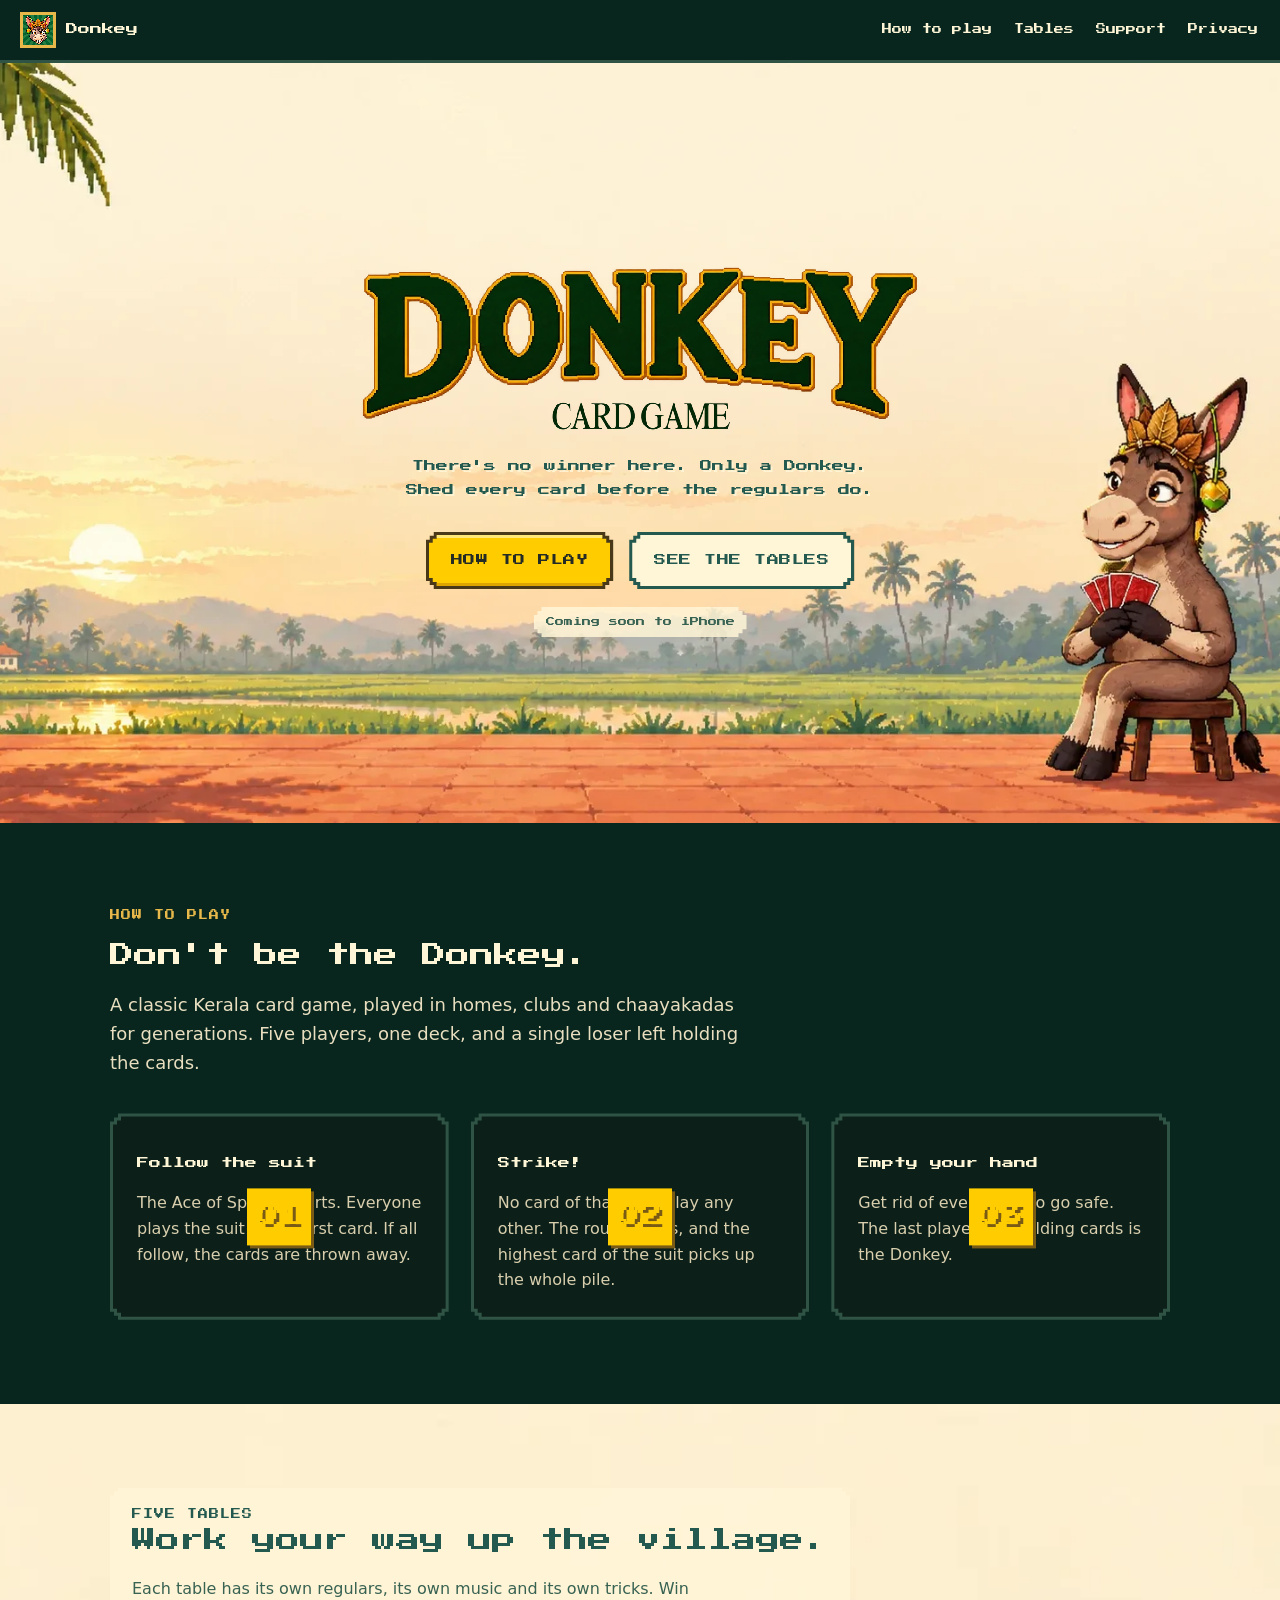
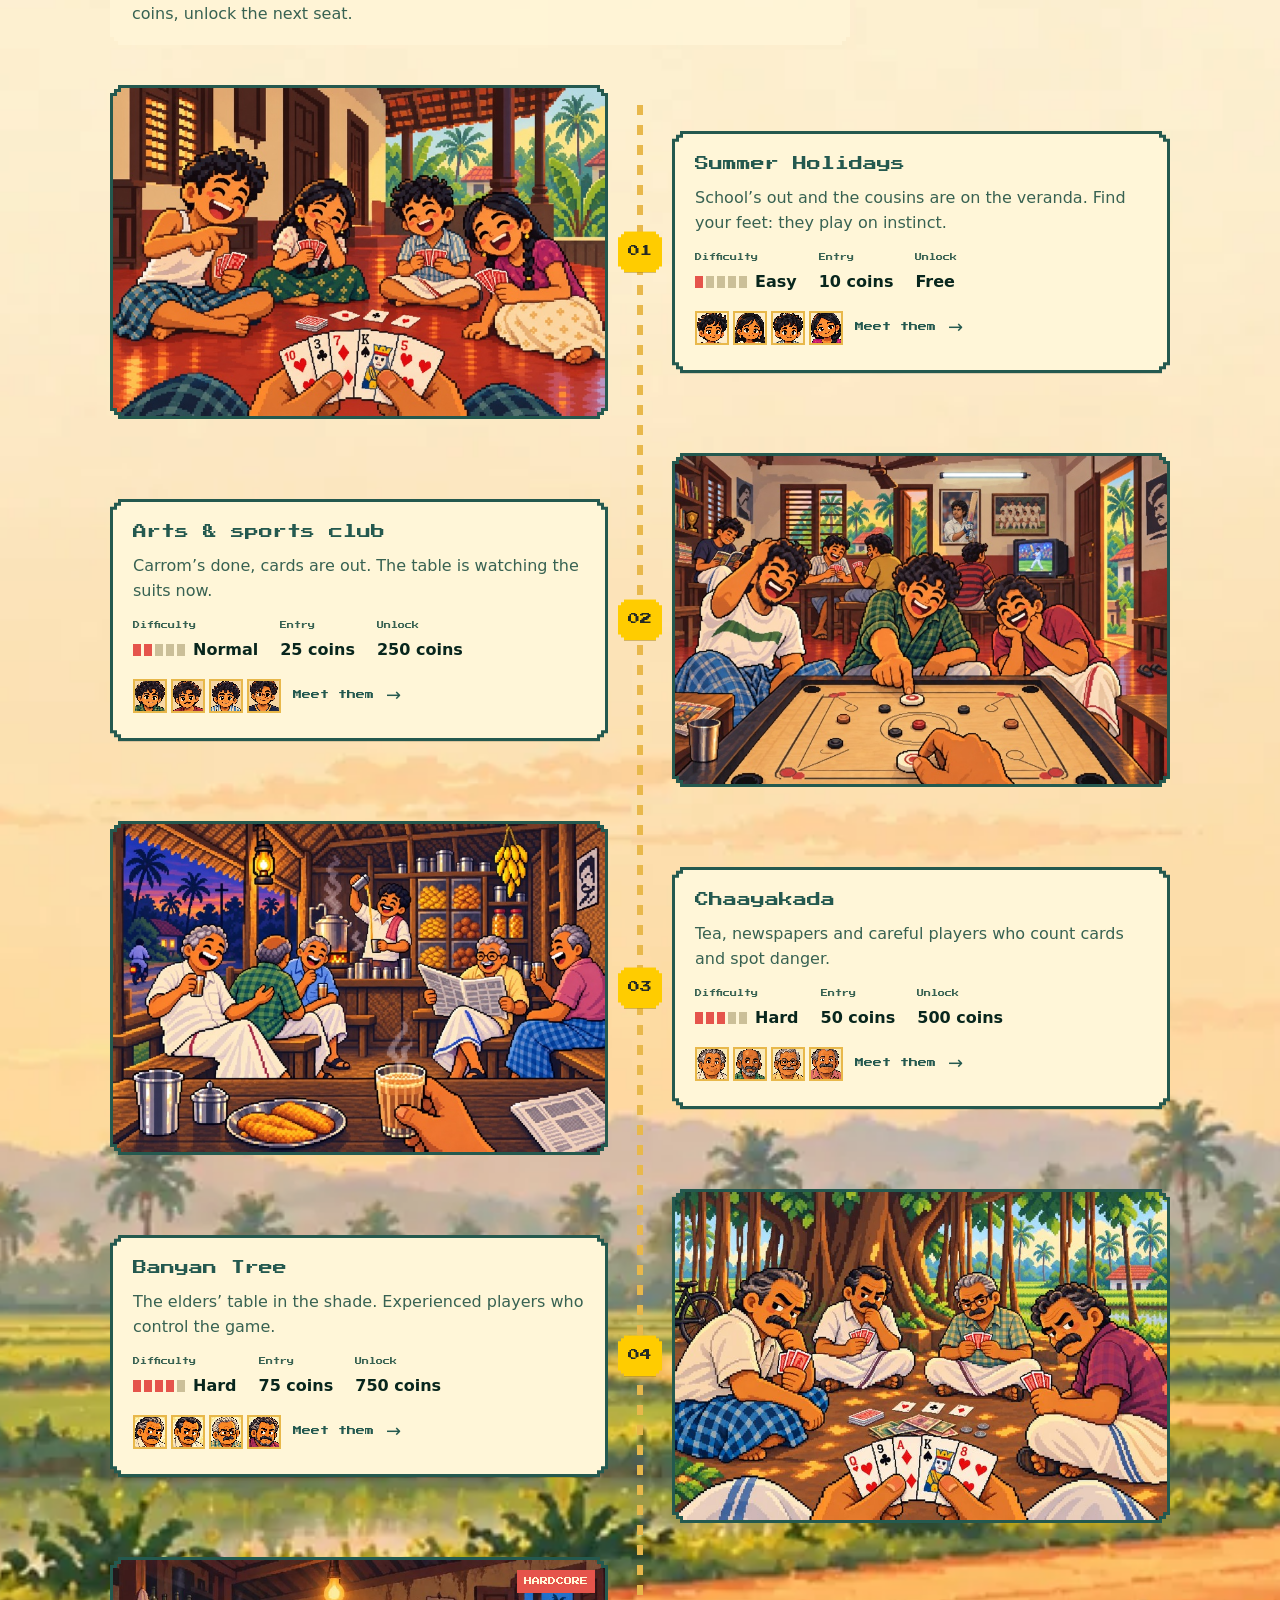
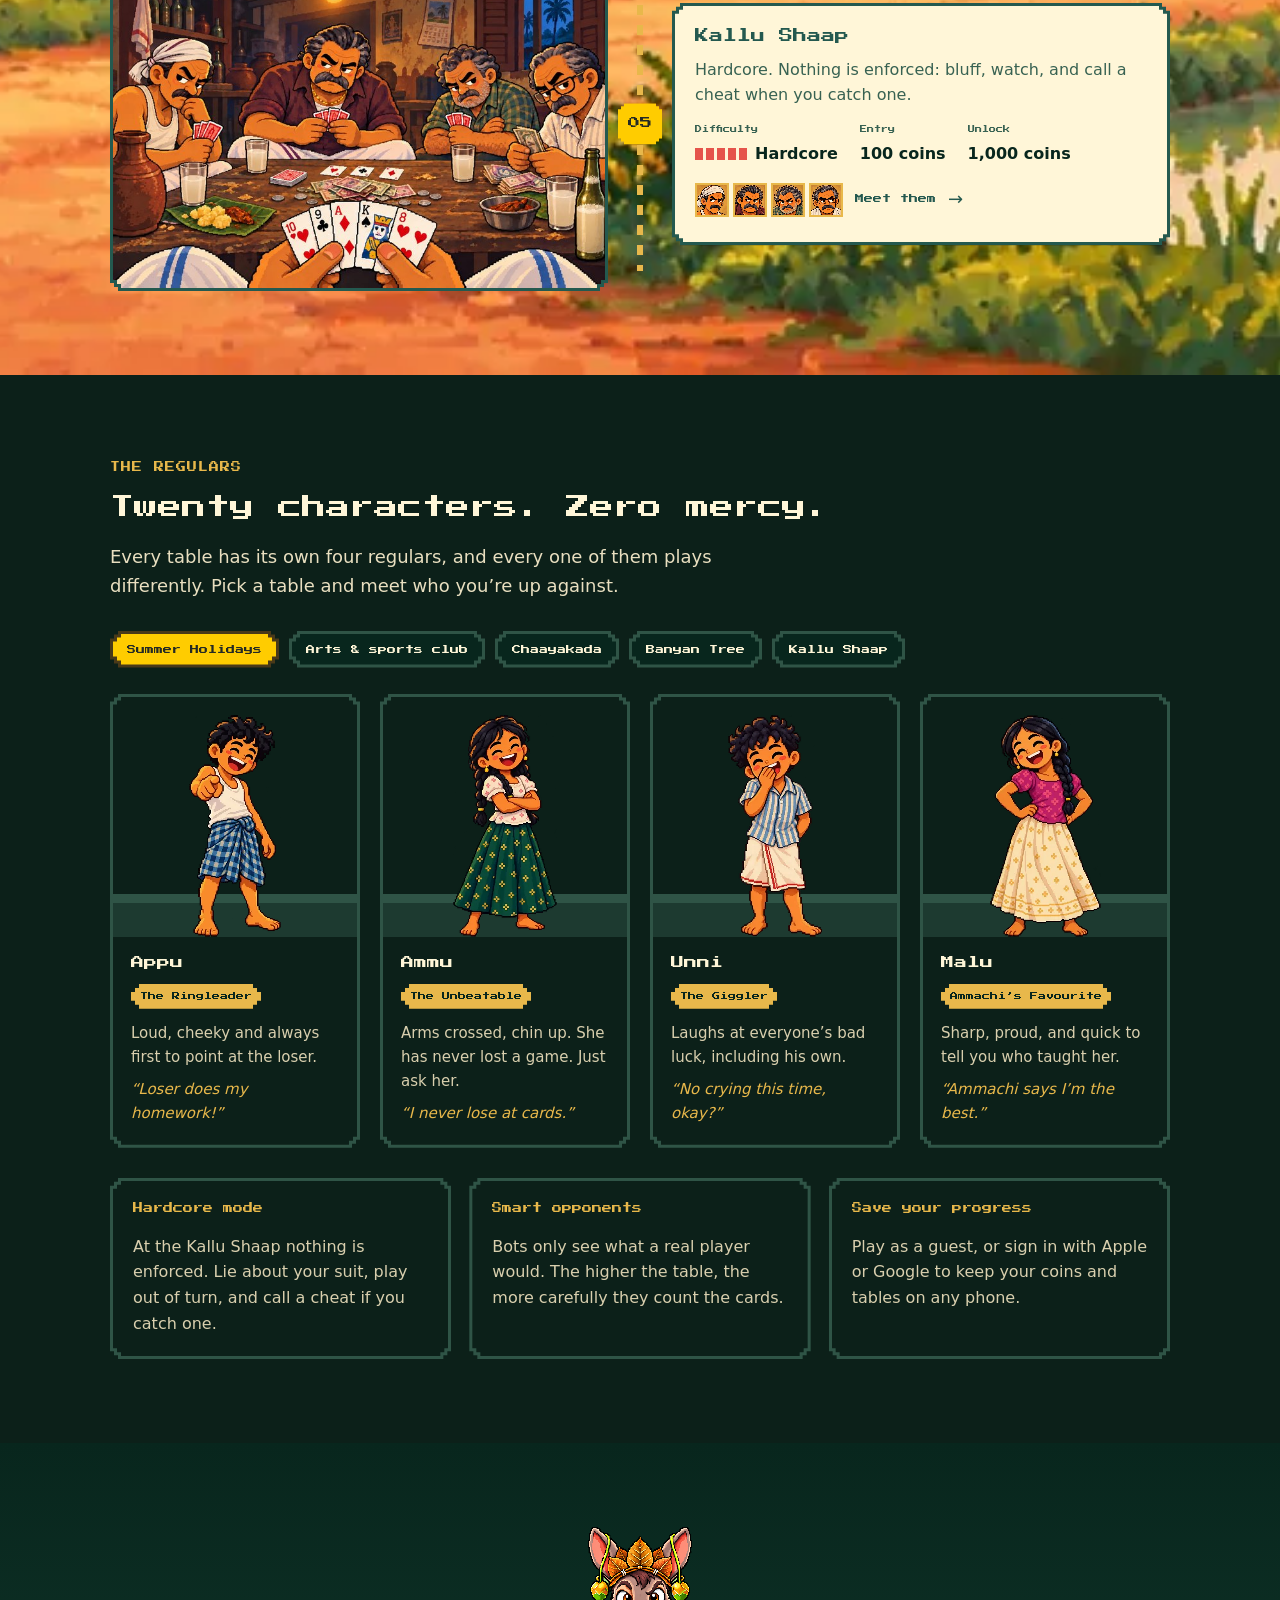
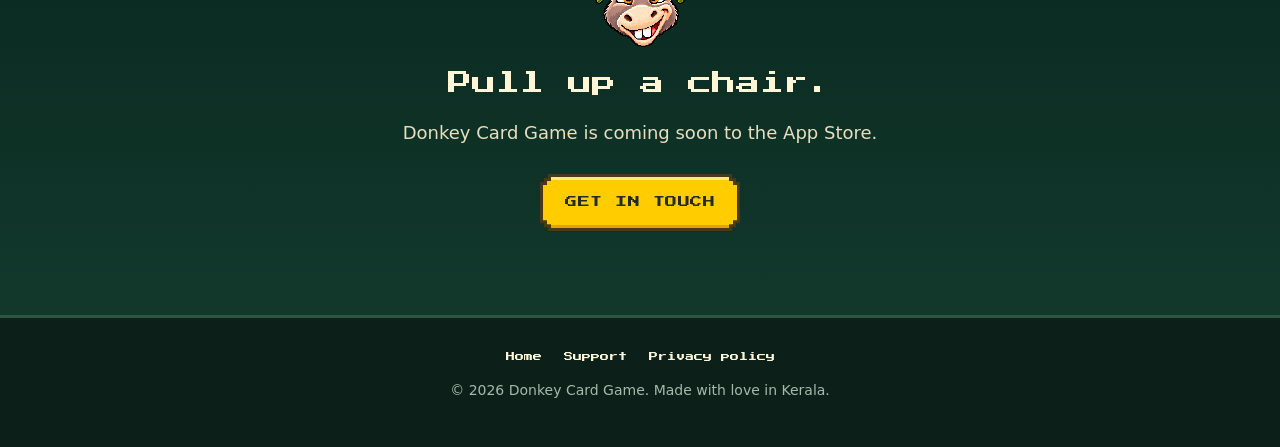
==== index.html @ 1d43abb1 "Claude: Website five tables as a journey path with difficulty, entry and unlock Co-Authored-By: Clau" ====
<!doctype html>
<html lang="en">
<head>
  <meta charset="utf-8">
  <meta name="viewport" content="width=device-width, initial-scale=1">
  <title>Donkey Card Game</title>
  <meta name="description" content="Donkey Card Game: the Kerala card game where there's no winner, only a Donkey. Shed your cards before the regulars do. Coming soon to iPhone.">
  <meta property="og:title" content="Donkey Card Game">
  <meta property="og:description" content="There's no winner. Only a Donkey. A pixel-art card game from Kerala.">
  <meta property="og:image" content="assets/icon.png">
  <meta name="theme-color" content="#08261d">
  <link rel="icon" href="assets/favicon.png">
  <link rel="apple-touch-icon" href="assets/icon.png">
  <link rel="stylesheet" href="style.css">
</head>
<body>
  <header class="topbar">
    <a class="brand" href="./"><img class="crisp" src="assets/icon.png" alt=""><span>Donkey</span></a>
    <nav class="nav" aria-label="Main">
      <a href="#how">How to play</a>
      <a href="#tables">Tables</a>
      <a href="support.html">Support</a>
      <a href="privacy.html">Privacy</a>
    </nav>
  </header>

  <main>
    <section class="hero">
      <div class="hero-inner">
        <h1 style="margin:0"><img class="title crisp" src="assets/title.webp" alt="Donkey Card Game"></h1>
        <p class="tagline">There's no winner here. Only a Donkey.<br>Shed every card before the regulars do.</p>
        <div class="ctas">
          <a class="btn primary step drop" href="#how"><span class="face step">How to play</span></a>
          <a class="btn secondary step drop" href="#tables"><span class="face step">See the tables</span></a>
        </div>
        <div><span class="soon step">Coming soon to iPhone</span></div>
      </div>
    </section>

    <section id="how">
      <div class="wrap">
        <p class="kicker">HOW TO PLAY</p>
        <h2>Don't be the Donkey.</h2>
        <p class="lead">A classic Kerala card game, played in homes, clubs and chaayakadas for generations. Five players, one deck, and a single loser left holding the cards.</p>
        <div class="steps">
          <div class="frame dark step drop"><div class="in step">
            <span class="num">01</span>
            <h3 style="color:var(--cream)">Follow the suit</h3>
            <p style="color:#d9cfae">The Ace of Spades starts. Everyone plays the suit of the first card. If all follow, the cards are thrown away.</p>
          </div></div>
          <div class="frame dark step drop"><div class="in step">
            <span class="num">02</span>
            <h3 style="color:var(--cream)">Strike!</h3>
            <p style="color:#d9cfae">No card of that suit? Play any other. The round stops, and the highest card of the suit picks up the whole pile.</p>
          </div></div>
          <div class="frame dark step drop"><div class="in step">
            <span class="num">03</span>
            <h3 style="color:var(--cream)">Empty your hand</h3>
            <p style="color:#d9cfae">Get rid of every card to go safe. The last player still holding cards is the Donkey.</p>
          </div></div>
        </div>
      </div>
    </section>

    <section id="tables" class="tables">
      <div class="wrap">
        <div class="heading step">
          <p class="kicker">FIVE TABLES</p>
          <h2>Work your way up the village.</h2>
          <p>Each table has its own regulars, its own music and its own tricks. Win coins, unlock the next seat.</p>
        </div>
        <ol class="path">
          <li class="stop">
            <span class="num step">01</span>
            <div class="frame step drop shot"><div class="in step"><img src="assets/covers/summer-holidays.jpg" alt="Kids playing cards on a Kerala veranda during summer holidays" loading="lazy"></div></div>
            <div class="frame step drop about"><div class="in step">
              <h3>Summer Holidays</h3>
              <p>School’s out and the cousins are on the veranda. Find your feet: they play on instinct.</p>
              <dl class="stats">
                <div><dt>Difficulty</dt><dd><span class="pips" aria-hidden="true"><i class="on"></i><i class=""></i><i class=""></i><i class=""></i><i class=""></i></span>Easy</dd></div>
                <div><dt>Entry</dt><dd>10 coins</dd></div>
                <div><dt>Unlock</dt><dd>Free</dd></div>
              </dl>
              <a class="meet" href="#regulars" data-tab="0"><span class="cast"><img class="crisp" src="assets/faces/appu.webp" alt="Appu"><img class="crisp" src="assets/faces/ammu.webp" alt="Ammu"><img class="crisp" src="assets/faces/unni.webp" alt="Unni"><img class="crisp" src="assets/faces/malu.webp" alt="Malu"></span>Meet them</a>
            </div></div>
          </li>
          <li class="stop flip">
            <span class="num step">02</span>
            <div class="frame step drop shot"><div class="in step"><img src="assets/covers/arts-sports-club.jpg" alt="Friends at an arts and sports club" loading="lazy"></div></div>
            <div class="frame step drop about"><div class="in step">
              <h3>Arts &amp; sports club</h3>
              <p>Carrom’s done, cards are out. The table is watching the suits now.</p>
              <dl class="stats">
                <div><dt>Difficulty</dt><dd><span class="pips" aria-hidden="true"><i class="on"></i><i class="on"></i><i class=""></i><i class=""></i><i class=""></i></span>Normal</dd></div>
                <div><dt>Entry</dt><dd>25 coins</dd></div>
                <div><dt>Unlock</dt><dd>250 coins</dd></div>
              </dl>
              <a class="meet" href="#regulars" data-tab="1"><span class="cast"><img class="crisp" src="assets/faces/shyam.webp" alt="Shyam"><img class="crisp" src="assets/faces/faisal.webp" alt="Faisal"><img class="crisp" src="assets/faces/tomy.webp" alt="Tomy"><img class="crisp" src="assets/faces/prasad.webp" alt="Prasad"></span>Meet them</a>
            </div></div>
          </li>
          <li class="stop">
            <span class="num step">03</span>
            <div class="frame step drop shot"><div class="in step"><img src="assets/covers/chaayakada.jpg" alt="Old friends over tea at a chaayakada" loading="lazy"></div></div>
            <div class="frame step drop about"><div class="in step">
              <h3>Chaayakada</h3>
              <p>Tea, newspapers and careful players who count cards and spot danger.</p>
              <dl class="stats">
                <div><dt>Difficulty</dt><dd><span class="pips" aria-hidden="true"><i class="on"></i><i class="on"></i><i class="on"></i><i class=""></i><i class=""></i></span>Hard</dd></div>
                <div><dt>Entry</dt><dd>50 coins</dd></div>
                <div><dt>Unlock</dt><dd>500 coins</dd></div>
              </dl>
              <a class="meet" href="#regulars" data-tab="2"><span class="cast"><img class="crisp" src="assets/faces/gopalan.webp" alt="Gopalan"><img class="crisp" src="assets/faces/ummer.webp" alt="Ummer"><img class="crisp" src="assets/faces/jose.webp" alt="Jose"><img class="crisp" src="assets/faces/chandran.webp" alt="Chandran"></span>Meet them</a>
            </div></div>
          </li>
          <li class="stop flip">
            <span class="num step">04</span>
            <div class="frame step drop shot"><div class="in step"><img src="assets/covers/banyan-tree.jpg" alt="Elders playing cards under a banyan tree" loading="lazy"></div></div>
            <div class="frame step drop about"><div class="in step">
              <h3>Banyan Tree</h3>
              <p>The elders’ table in the shade. Experienced players who control the game.</p>
              <dl class="stats">
                <div><dt>Difficulty</dt><dd><span class="pips" aria-hidden="true"><i class="on"></i><i class="on"></i><i class="on"></i><i class="on"></i><i class=""></i></span>Hard</dd></div>
                <div><dt>Entry</dt><dd>75 coins</dd></div>
                <div><dt>Unlock</dt><dd>750 coins</dd></div>
              </dl>
              <a class="meet" href="#regulars" data-tab="3"><span class="cast"><img class="crisp" src="assets/faces/velu.webp" alt="Velu"><img class="crisp" src="assets/faces/mathai.webp" alt="Mathai"><img class="crisp" src="assets/faces/raghavan.webp" alt="Raghavan"><img class="crisp" src="assets/faces/sulaiman.webp" alt="Sulaiman"></span>Meet them</a>
            </div></div>
          </li>
          <li class="stop">
            <span class="num step">05</span>
            <div class="frame step drop shot"><div class="in step"><img src="assets/covers/kallu-shaap.jpg" alt="Card players in a toddy shop" loading="lazy"><span class="level hard">HARDCORE</span></div></div>
            <div class="frame step drop about"><div class="in step">
              <h3>Kallu Shaap</h3>
              <p>Hardcore. Nothing is enforced: bluff, watch, and call a cheat when you catch one.</p>
              <dl class="stats">
                <div><dt>Difficulty</dt><dd><span class="pips" aria-hidden="true"><i class="on"></i><i class="on"></i><i class="on"></i><i class="on"></i><i class="on"></i></span>Hardcore</dd></div>
                <div><dt>Entry</dt><dd>100 coins</dd></div>
                <div><dt>Unlock</dt><dd>1,000 coins</dd></div>
              </dl>
              <a class="meet" href="#regulars" data-tab="4"><span class="cast"><img class="crisp" src="assets/faces/shaji.webp" alt="Shaji"><img class="crisp" src="assets/faces/vasu.webp" alt="Vasu"><img class="crisp" src="assets/faces/pappan.webp" alt="Pappan"><img class="crisp" src="assets/faces/kuttan.webp" alt="Kuttan"></span>Meet them</a>
            </div></div>
          </li>
        </ol>
      </div>
    </section>

    <section class="regulars" id="regulars">
      <div class="wrap">
        <p class="kicker">THE REGULARS</p>
        <h2>Twenty characters. Zero mercy.</h2>
        <p class="lead">Every table has its own four regulars, and every one of them plays differently. Pick a table and meet who you’re up against.</p>
        <div class="tabs" role="tablist" aria-label="Tables"><button class="tab step" role="tab" id="tab-0" aria-controls="panel-0" aria-selected="true"><span class="step">Summer Holidays</span></button><button class="tab step" role="tab" id="tab-1" aria-controls="panel-1" aria-selected="false"><span class="step">Arts &amp; sports club</span></button><button class="tab step" role="tab" id="tab-2" aria-controls="panel-2" aria-selected="false"><span class="step">Chaayakada</span></button><button class="tab step" role="tab" id="tab-3" aria-controls="panel-3" aria-selected="false"><span class="step">Banyan Tree</span></button><button class="tab step" role="tab" id="tab-4" aria-controls="panel-4" aria-selected="false"><span class="step">Kallu Shaap</span></button></div>
        <div class="panel" role="tabpanel" id="panel-0" aria-labelledby="tab-0"><article class="who frame dark step drop"><div class="in step">
            <div class="stage"><img class="crisp" src="assets/figures/appu.webp" alt="Appu" loading="lazy"></div>
            <div class="info"><h3>Appu</h3><span class="trait step">The Ringleader</span><p>Loud, cheeky and always first to point at the loser.</p><p class="quote">“Loser does my homework!”</p></div>
          </div></article><article class="who frame dark step drop"><div class="in step">
            <div class="stage"><img class="crisp" src="assets/figures/ammu.webp" alt="Ammu" loading="lazy"></div>
            <div class="info"><h3>Ammu</h3><span class="trait step">The Unbeatable</span><p>Arms crossed, chin up. She has never lost a game. Just ask her.</p><p class="quote">“I never lose at cards.”</p></div>
          </div></article><article class="who frame dark step drop"><div class="in step">
            <div class="stage"><img class="crisp" src="assets/figures/unni.webp" alt="Unni" loading="lazy"></div>
            <div class="info"><h3>Unni</h3><span class="trait step">The Giggler</span><p>Laughs at everyone’s bad luck, including his own.</p><p class="quote">“No crying this time, okay?”</p></div>
          </div></article><article class="who frame dark step drop"><div class="in step">
            <div class="stage"><img class="crisp" src="assets/figures/malu.webp" alt="Malu" loading="lazy"></div>
            <div class="info"><h3>Malu</h3><span class="trait step">Ammachi’s Favourite</span><p>Sharp, proud, and quick to tell you who taught her.</p><p class="quote">“Ammachi says I’m the best.”</p></div>
          </div></article></div>
        <div class="panel" role="tabpanel" id="panel-1" aria-labelledby="tab-1" hidden><article class="who frame dark step drop"><div class="in step">
            <div class="stage"><img class="crisp" src="assets/figures/shyam.webp" alt="Shyam" loading="lazy"></div>
            <div class="info"><h3>Shyam</h3><span class="trait step">The Carrom Champ</span><p>Fresh off a carrom win and still warmed up.</p><p class="quote">“Carrom’s done. Cards now.”</p></div>
          </div></article><article class="who frame dark step drop"><div class="in step">
            <div class="stage"><img class="crisp" src="assets/figures/faisal.webp" alt="Faisal" loading="lazy"></div>
            <div class="info"><h3>Faisal</h3><span class="trait step">The Club Secretary</span><p>Keeps the club rules, and the tea money.</p><p class="quote">“Club rule: loser buys tea.”</p></div>
          </div></article><article class="who frame dark step drop"><div class="in step">
            <div class="stage"><img class="crisp" src="assets/figures/tomy.webp" alt="Tomy" loading="lazy"></div>
            <div class="info"><h3>Tomy</h3><span class="trait step">The Practiser</span><p>Spent all week shuffling, and wants you to know it.</p><p class="quote">“I’ve been practising, machane.”</p></div>
          </div></article><article class="who frame dark step drop"><div class="in step">
            <div class="stage"><img class="crisp" src="assets/figures/prasad.webp" alt="Prasad" loading="lazy"></div>
            <div class="info"><h3>Prasad</h3><span class="trait step">The Senior</span><p>Glasses on, eyebrow up, no patience for new boys.</p><p class="quote">“Try not to cry, new boy.”</p></div>
          </div></article></div>
        <div class="panel" role="tabpanel" id="panel-2" aria-labelledby="tab-2" hidden><article class="who frame dark step drop"><div class="in step">
            <div class="stage"><img class="crisp" src="assets/figures/gopalan.webp" alt="Gopalan" loading="lazy"></div>
            <div class="info"><h3>Gopalan</h3><span class="trait step">The Chai Lover</span><p>Never deals before his next glass of tea.</p><p class="quote">“One more chai, then we deal.”</p></div>
          </div></article><article class="who frame dark step drop"><div class="in step">
            <div class="stage"><img class="crisp" src="assets/figures/ummer.webp" alt="Ummer" loading="lazy"></div>
            <div class="info"><h3>Ummer</h3><span class="trait step">The Veteran</span><p>Forty years at this table. He has seen every trick.</p><p class="quote">“Forty years I’ve played here.”</p></div>
          </div></article><article class="who frame dark step drop"><div class="in step">
            <div class="stage"><img class="crisp" src="assets/figures/jose.webp" alt="Jose" loading="lazy"></div>
            <div class="info"><h3>Jose</h3><span class="trait step">The Newspaper Man</span><p>Reads every page, but the game always comes first.</p><p class="quote">“Paper can wait. Deal!”</p></div>
          </div></article><article class="who frame dark step drop"><div class="in step">
            <div class="stage"><img class="crisp" src="assets/figures/chandran.webp" alt="Chandran" loading="lazy"></div>
            <div class="info"><h3>Chandran</h3><span class="trait step">The Warner</span><p>Raises a finger and watches your spades.</p><p class="quote">“Watch your spades, mone.”</p></div>
          </div></article></div>
        <div class="panel" role="tabpanel" id="panel-3" aria-labelledby="tab-3" hidden><article class="who frame dark step drop"><div class="in step">
            <div class="stage"><img class="crisp" src="assets/figures/velu.webp" alt="Velu" loading="lazy"></div>
            <div class="info"><h3>Velu</h3><span class="trait step">The King of the Tree</span><p>Hands on hips. The shade, and the table, are his.</p><p class="quote">“Under this tree, I’m the king.”</p></div>
          </div></article><article class="who frame dark step drop"><div class="in step">
            <div class="stage"><img class="crisp" src="assets/figures/mathai.webp" alt="Mathai" loading="lazy"></div>
            <div class="info"><h3>Mathai</h3><span class="trait step">The Host</span><p>Calm and welcoming, right up until he strikes.</p><p class="quote">“Sit. The shade is free.”</p></div>
          </div></article><article class="who frame dark step drop"><div class="in step">
            <div class="stage"><img class="crisp" src="assets/figures/raghavan.webp" alt="Raghavan" loading="lazy"></div>
            <div class="info"><h3>Raghavan</h3><span class="trait step">The Card Counter</span><p>Remembers every card that has been played.</p><p class="quote">“I count every card, you know.”</p></div>
          </div></article><article class="who frame dark step drop"><div class="in step">
            <div class="stage"><img class="crisp" src="assets/figures/sulaiman.webp" alt="Sulaiman" loading="lazy"></div>
            <div class="info"><h3>Sulaiman</h3><span class="trait step">The Patient One</span><p>Folds his hands, waits, and wins.</p><p class="quote">“Patience wins. Always.”</p></div>
          </div></article></div>
        <div class="panel" role="tabpanel" id="panel-4" aria-labelledby="tab-4" hidden><article class="who frame dark step drop"><div class="in step">
            <div class="stage"><img class="crisp" src="assets/figures/shaji.webp" alt="Shaji" loading="lazy"></div>
            <div class="info"><h3>Shaji</h3><span class="trait step">The Daredevil</span><p>Squares up and dares you to cheat.</p><p class="quote">“Cheat if you dare.”</p></div>
          </div></article><article class="who frame dark step drop"><div class="in step">
            <div class="stage"><img class="crisp" src="assets/figures/vasu.webp" alt="Vasu" loading="lazy"></div>
            <div class="info"><h3>Vasu</h3><span class="trait step">The Life of the Shop</span><p>Always calling for another round of kallu.</p><p class="quote">“Another round of kallu!”</p></div>
          </div></article><article class="who frame dark step drop"><div class="in step">
            <div class="stage"><img class="crisp" src="assets/figures/pappan.webp" alt="Pappan" loading="lazy"></div>
            <div class="info"><h3>Pappan</h3><span class="trait step">The Watcher</span><p>Nothing at this table gets past his eyes.</p><p class="quote">“I see everything, mone.”</p></div>
          </div></article><article class="who frame dark step drop"><div class="in step">
            <div class="stage"><img class="crisp" src="assets/figures/kuttan.webp" alt="Kuttan" loading="lazy"></div>
            <div class="info"><h3>Kuttan</h3><span class="trait step">The Banker</span><p>Counts the notes and makes sure the loser pays.</p><p class="quote">“Loser pays the bill.”</p></div>
          </div></article></div>
        
        <div class="features">
          <div class="frame dark step"><div class="in step"><h3>Hardcore mode</h3><p>At the Kallu Shaap nothing is enforced. Lie about your suit, play out of turn, and call a cheat if you catch one.</p></div></div>
          <div class="frame dark step"><div class="in step"><h3>Smart opponents</h3><p>Bots only see what a real player would. The higher the table, the more carefully they count the cards.</p></div></div>
          <div class="frame dark step"><div class="in step"><h3>Save your progress</h3><p>Play as a guest, or sign in with Apple or Google to keep your coins and tables on any phone.</p></div></div>
        </div>
      </div>
    </section>

    <section class="closer">
      <div class="wrap">
        <img class="face crisp" src="assets/donkey-face.png" alt="">
        <h2>Pull up a chair.</h2>
        <p class="lead" style="margin:0 auto 26px">Donkey Card Game is coming soon to the App Store.</p>
        <a class="btn primary step drop" href="support.html"><span class="face step">Get in touch</span></a>
      </div>
    </section>
  </main>

  <footer>
    <div class="links"><a href="./">Home</a><a href="support.html">Support</a><a href="privacy.html">Privacy policy</a></div>
    <p>© 2026 Donkey Card Game. Made with love in Kerala.</p>
  </footer>
  <script>
    // Table tabs for the regulars: show one table's four at a time.
    const tabs = [...document.querySelectorAll('.tab')];
    tabs.forEach((tab, i) => tab.addEventListener('click', () => {
      tabs.forEach((t, j) => {
        t.setAttribute('aria-selected', String(i === j));
        document.getElementById('panel-' + j).hidden = i !== j;
      });
    }));
    // "Meet them" on a table opens that table's tab in the regulars.
    document.querySelectorAll('.meet').forEach(a => a.addEventListener('click', () => tabs[a.dataset.tab].click()));
  </script>
</body>
</html>
---- style.css ----
/* Donkey Card Game: one stylesheet for every page, in the game's own pixel
   look: stepped corners, hard borders and hard drop shadows, never blur. */

@font-face {
  font-family: 'Press Start 2P';
  src: url('assets/PressStart2P-Regular.ttf') format('truetype');
  font-display: swap;
}

:root {
  --cream: #fff6d8;
  --cream-2: #f3e6bf;
  --ink: #24594f;
  --ink-2: #386252;
  --deep: #08261d;
  --deep-2: #0c2019;
  --gold: #e8b84b;
  --yellow: #ffcc00;
  --yellow-edge: #493919;
  --yellow-drop: #795b16;
  --red: #e5544b;
  --pixel: 'Press Start 2P', ui-monospace, monospace;
  --body: ui-rounded, 'SF Pro Rounded', system-ui, -apple-system, 'Segoe UI', Roboto, sans-serif;
  /* Stepped corner size for clip-path frames. */
  --s: 4px;
}

* { box-sizing: border-box; }
html { scroll-behavior: smooth; }
body {
  margin: 0;
  background: var(--deep);
  color: var(--cream);
  font-family: var(--body);
  line-height: 1.6;
  -webkit-font-smoothing: antialiased;
}
img { max-width: 100%; display: block; }
/* Pixel art scales up crisp, not blurred. */
.crisp { image-rendering: pixelated; image-rendering: crisp-edges; }
a { color: var(--gold); }

/* ---------- stepped pixel frame: outer = border colour, inner = fill ---------- */
.step {
  clip-path: polygon(
    calc(var(--s) * 2) 0, calc(100% - var(--s) * 2) 0,
    calc(100% - var(--s) * 2) var(--s), calc(100% - var(--s)) var(--s),
    calc(100% - var(--s)) calc(var(--s) * 2), 100% calc(var(--s) * 2),
    100% calc(100% - var(--s) * 2), calc(100% - var(--s)) calc(100% - var(--s) * 2),
    calc(100% - var(--s)) calc(100% - var(--s)), calc(100% - var(--s) * 2) calc(100% - var(--s)),
    calc(100% - var(--s) * 2) 100%, calc(var(--s) * 2) 100%,
    calc(var(--s) * 2) calc(100% - var(--s)), var(--s) calc(100% - var(--s)),
    var(--s) calc(100% - var(--s) * 2), 0 calc(100% - var(--s) * 2),
    0 calc(var(--s) * 2), var(--s) calc(var(--s) * 2),
    var(--s) var(--s), calc(var(--s) * 2) var(--s)
  );
}
/* A hard drop shadow that follows the stepped outline. */
.drop { filter: drop-shadow(5px 5px 0 rgba(3, 16, 11, .55)); }

.frame { background: var(--ink); padding: 3px; }
.frame > .in { background: var(--cream); color: var(--deep); }
.frame.dark { background: #2f5446; }
.frame.dark > .in { background: var(--deep-2); color: var(--cream); }
.frame.gold { background: var(--gold); }

/* ---------- buttons ---------- */
.btn {
  display: inline-block;
  font-family: var(--pixel);
  font-size: 12px;
  letter-spacing: .5px;
  text-decoration: none;
  text-transform: uppercase;
  transition: transform .06s;
}
.btn:active { transform: translate(3px, 3px); }
.btn .face { display: block; padding: 16px 22px; }
.btn.primary { background: var(--yellow-edge); padding: 3px; }
.btn.primary .face {
  background: var(--yellow);
  color: #242a24;
  box-shadow: inset 0 3px 0 #ffe878, inset 0 -3px 0 #dea400;
}
.btn.secondary { background: var(--ink); padding: 3px; }
.btn.secondary .face { background: var(--cream); color: var(--ink); }

/* ---------- top bar ---------- */
.topbar {
  position: sticky; top: 0; z-index: 10;
  display: flex; align-items: center; justify-content: space-between;
  gap: 16px; padding: 12px 20px;
  background: var(--deep);
  border-bottom: 3px solid #2f5446;
}
.brand { display: flex; align-items: center; gap: 10px; text-decoration: none; color: var(--cream); }
.brand img { width: 36px; height: 36px; border: 3px solid var(--gold); }
.brand span { font-family: var(--pixel); font-size: 12px; }
.nav { display: flex; gap: 18px; flex-wrap: wrap; }
.nav a {
  font-family: var(--pixel); font-size: 10px; color: var(--cream);
  text-decoration: none; padding: 6px 2px; border-bottom: 3px solid transparent;
}
.nav a:hover, .nav a[aria-current] { border-bottom-color: var(--gold); }

/* ---------- hero ---------- */
.hero {
  position: relative;
  min-height: min(92vh, 760px);
  display: grid; place-items: center;
  padding: 72px 20px 56px;
  /* Shifted right of centre so the donkey on his stool stays in view. */
  background: var(--cream) url('assets/welcome-background.webp') 78% bottom / cover no-repeat;
  overflow: hidden;
  text-align: center;
}
.hero-inner { position: relative; z-index: 1; max-width: 720px; }
.hero .title { width: min(560px, 86vw); margin: 0 auto; animation: float 2.8s ease-in-out infinite; }
.hero .tagline {
  font-family: var(--pixel);
  font-size: clamp(9px, 1.6vw, 12px);
  line-height: 2;
  color: var(--ink);
  margin: 22px auto 30px;
  max-width: 560px;
  text-shadow: 2px 2px 0 rgba(255, 246, 216, .8);
}
.hero .ctas { display: flex; gap: 16px; justify-content: center; flex-wrap: wrap; }
.soon {
  display: inline-block; margin-top: 18px;
  font-family: var(--pixel); font-size: 9px; color: var(--ink-2);
  background: rgba(255, 246, 216, .85); padding: 8px 12px;
}
@keyframes float { 50% { transform: translateY(-8px); } }

/* ---------- sections ---------- */
section { padding: 84px 20px; scroll-margin-top: 72px; }
.wrap { max-width: 1060px; margin: 0 auto; }
.kicker {
  font-family: var(--pixel); font-size: 10px; color: var(--gold);
  letter-spacing: 1px; margin: 0 0 14px;
}
h1, h2, h3 { font-family: var(--pixel); font-weight: normal; line-height: 1.5; margin: 0 0 18px; }
h2 { font-size: clamp(16px, 2.6vw, 24px); }
h3 { font-size: 12px; }
.lead { font-size: 18px; max-width: 640px; color: #e9dfc0; }

/* The game in three steps. */
.steps { display: grid; gap: 22px; grid-template-columns: repeat(auto-fit, minmax(240px, 1fr)); margin-top: 36px; }
.steps .in { padding: 24px; height: 100%; }
.steps .num {
  font-family: var(--pixel); font-size: 22px; color: var(--yellow);
  text-shadow: 3px 3px 0 var(--yellow-drop);
}
.steps p { margin: 8px 0 0; color: var(--ink-2); font-size: 16px; }
.steps h3 { color: var(--deep); margin-top: 14px; }

/* Five tables. */
.tables { background: var(--cream) url('assets/journey-background.webp') center / cover no-repeat; }
.tables .heading { background: rgba(255, 246, 216, .9); display: inline-block; padding: 18px 22px; }
.tables .heading h2, .tables .heading .kicker { color: var(--ink); }
.tables .heading p { margin: 0; color: var(--ink-2); max-width: 560px; }
/* A path of stops, alternating sides, joined by a dotted trail. */
.path { list-style: none; margin: 40px 0 0; padding: 0; position: relative; display: grid; gap: 34px; }
.path::before {
  content: ''; position: absolute; left: 50%; top: 20px; bottom: 20px; width: 6px; margin-left: -3px;
  background: repeating-linear-gradient(var(--gold) 0 10px, transparent 10px 20px);
}
.stop { position: relative; display: grid; grid-template-columns: 1fr 1fr; gap: 64px; align-items: center; }
.stop.flip .shot { order: 2; }
.num {
  position: absolute; left: 50%; top: 50%; transform: translate(-50%, -50%); z-index: 1;
  --s: 3px; background: var(--yellow); color: #242a24; font-family: var(--pixel); font-size: 12px;
  padding: 11px 10px; filter: drop-shadow(3px 3px 0 var(--yellow-drop));
}
.shot .in { position: relative; overflow: hidden; aspect-ratio: 3 / 2; }
.shot img { width: 100%; height: 100%; object-fit: cover; display: block; }
.level {
  position: absolute; top: 10px; right: 10px;
  font-family: var(--pixel); font-size: 8px; color: var(--cream); padding: 5px 7px;
}
.hard { background: var(--red); }
.about .in { padding: 20px 20px 18px; }
.about h3 { font-size: 14px; color: var(--ink); margin-bottom: 10px; }
.about p { margin: 0 0 16px; color: var(--ink-2); }
.stats { display: flex; flex-wrap: wrap; gap: 8px 22px; margin: 0 0 16px; }
.stats dt { font-family: var(--pixel); font-size: 7px; color: var(--ink-2); margin-bottom: 6px; }
.stats dd { margin: 0; font-weight: 700; color: var(--deep); display: flex; align-items: center; gap: 8px; }
.pips { display: flex; gap: 3px; }
.pips i { width: 8px; height: 12px; background: #cbbf98; }
.pips i.on { background: var(--red); }
.meet {
  display: inline-flex; align-items: center; gap: 12px; text-decoration: none;
  font-family: var(--pixel); font-size: 9px; color: var(--ink); white-space: nowrap;
}
.meet::after { content: '\2192'; font-family: var(--body); font-size: 18px; }
.meet:hover { color: var(--deep); }
.cast { display: flex; gap: 4px; }
.cast img { width: 34px; height: 34px; border: 2px solid var(--gold); background: var(--cream); }
@media (max-width: 760px) {
  .path::before { left: 18px; }
  .stop { grid-template-columns: 1fr; gap: 14px; padding-left: 46px; }
  .stop.flip .shot { order: 0; }
  .num { left: 18px; top: 0; transform: translate(-50%, 0); }
  .about .in { padding: 16px 14px; }
  .about h3 { font-size: 12px; }
  .stats { gap: 8px 14px; }
  .stats dd { font-size: 14px; }
  .cast img { width: 30px; height: 30px; }
}

/* The regulars: a tab per table, a card per character. */
.regulars { background: var(--deep-2); }
.tabs { display: flex; flex-wrap: wrap; gap: 10px; margin: 30px 0 26px; }
.tab { border: 0; cursor: pointer; background: #2f5446; padding: 3px; font-family: var(--pixel); font-size: 9px; }
.tab span { display: block; padding: 11px 14px; background: var(--deep); color: var(--cream); }
.tab[aria-selected="true"] { background: var(--yellow-edge); }
.tab[aria-selected="true"] span { background: var(--yellow); color: #242a24; }
.tab:active { transform: translate(2px, 2px); }
.panel { display: grid; gap: 20px; grid-template-columns: repeat(auto-fit, minmax(210px, 1fr)); }
.panel[hidden] { display: none; }
.who .in { height: 100%; display: flex; flex-direction: column; }
/* The full figure, standing on a pixel floor. */
.who .stage {
  height: 240px; display: flex; align-items: flex-end; justify-content: center;
  padding: 18px 10px 0;
  background: linear-gradient(transparent 82%, #2f5446 82%, #2f5446 86%, #1d3a30 86%);
}
.who .stage img { max-height: 100%; width: auto; animation: bob 3s ease-in-out infinite; }
.who:nth-child(2) .stage img { animation-delay: -.75s; }
.who:nth-child(3) .stage img { animation-delay: -1.5s; }
.who:nth-child(4) .stage img { animation-delay: -2.25s; }
@keyframes bob { 50% { transform: translateY(-5px); } }
.who .info { padding: 16px 18px 20px; }
.who h3 { font-size: 13px; color: var(--cream); margin: 0 0 10px; }
.trait {
  display: inline-block; font-family: var(--pixel); font-size: 8px; line-height: 1.6;
  background: var(--gold); color: var(--deep); padding: 6px 9px; margin-bottom: 12px;
}
.who p { margin: 0 0 8px; color: #d9cfae; font-size: 15px; }
.who .quote { color: var(--gold); font-style: italic; margin: 0; }

/* Feature tiles. */
.features { display: grid; gap: 18px; grid-template-columns: repeat(auto-fit, minmax(220px, 1fr)); margin-top: 30px; }
.features .in { padding: 20px; height: 100%; }
.features h3 { color: var(--gold); font-size: 10px; }
.features p { margin: 0; color: #d9cfae; }

/* Closing call to action. */
.closer { text-align: center; background: linear-gradient(var(--deep), #12382c); }
.closer img.face { width: 120px; margin: 0 auto 18px; }

/* ---------- document pages (privacy, support) ---------- */
.doc { background: var(--cream); color: var(--deep); padding: 60px 20px 90px; }
.doc .paper { max-width: 780px; margin: 0 auto; }
.doc .paper > .in { padding: clamp(22px, 5vw, 48px); }
.doc h1 { font-size: clamp(16px, 3vw, 24px); color: var(--ink); }
.doc h2 { font-size: 13px; color: var(--ink); margin-top: 34px; }
.doc p, .doc li { font-size: 17px; color: #22413a; }
.doc .updated { font-family: var(--pixel); font-size: 9px; color: var(--ink-2); }
.doc .note { background: var(--cream-2); padding: 14px 16px; border-left: 4px solid var(--gold); }
.doc details { border-top: 3px dashed #d9c99a; padding: 14px 0; }
.doc summary { cursor: pointer; font-family: var(--pixel); font-size: 11px; color: var(--ink); line-height: 1.8; }
.doc details p { margin: 12px 0 0; }

/* ---------- footer ---------- */
footer {
  background: var(--deep-2); border-top: 3px solid #2f5446;
  padding: 32px 20px; text-align: center; color: #a7b8ad; font-size: 14px;
}
footer .links { display: flex; gap: 22px; justify-content: center; flex-wrap: wrap; margin-bottom: 12px; }
footer .links a { font-family: var(--pixel); font-size: 9px; color: var(--cream); text-decoration: none; }
footer .links a:hover { color: var(--gold); }

@media (max-width: 640px) {
  /* On a phone the bar scrolls away, and the menu fits on one line. */
  .topbar { position: static; flex-direction: column; gap: 6px; padding: 10px 12px; }
  .nav { gap: 12px; justify-content: center; }
  .nav a { font-size: 8px; }
  section { padding: 64px 16px; }
  .hero { padding: 48px 16px; }
}
@media (prefers-reduced-motion: reduce) {
  .hero .title, .who .stage img { animation: none; }
}
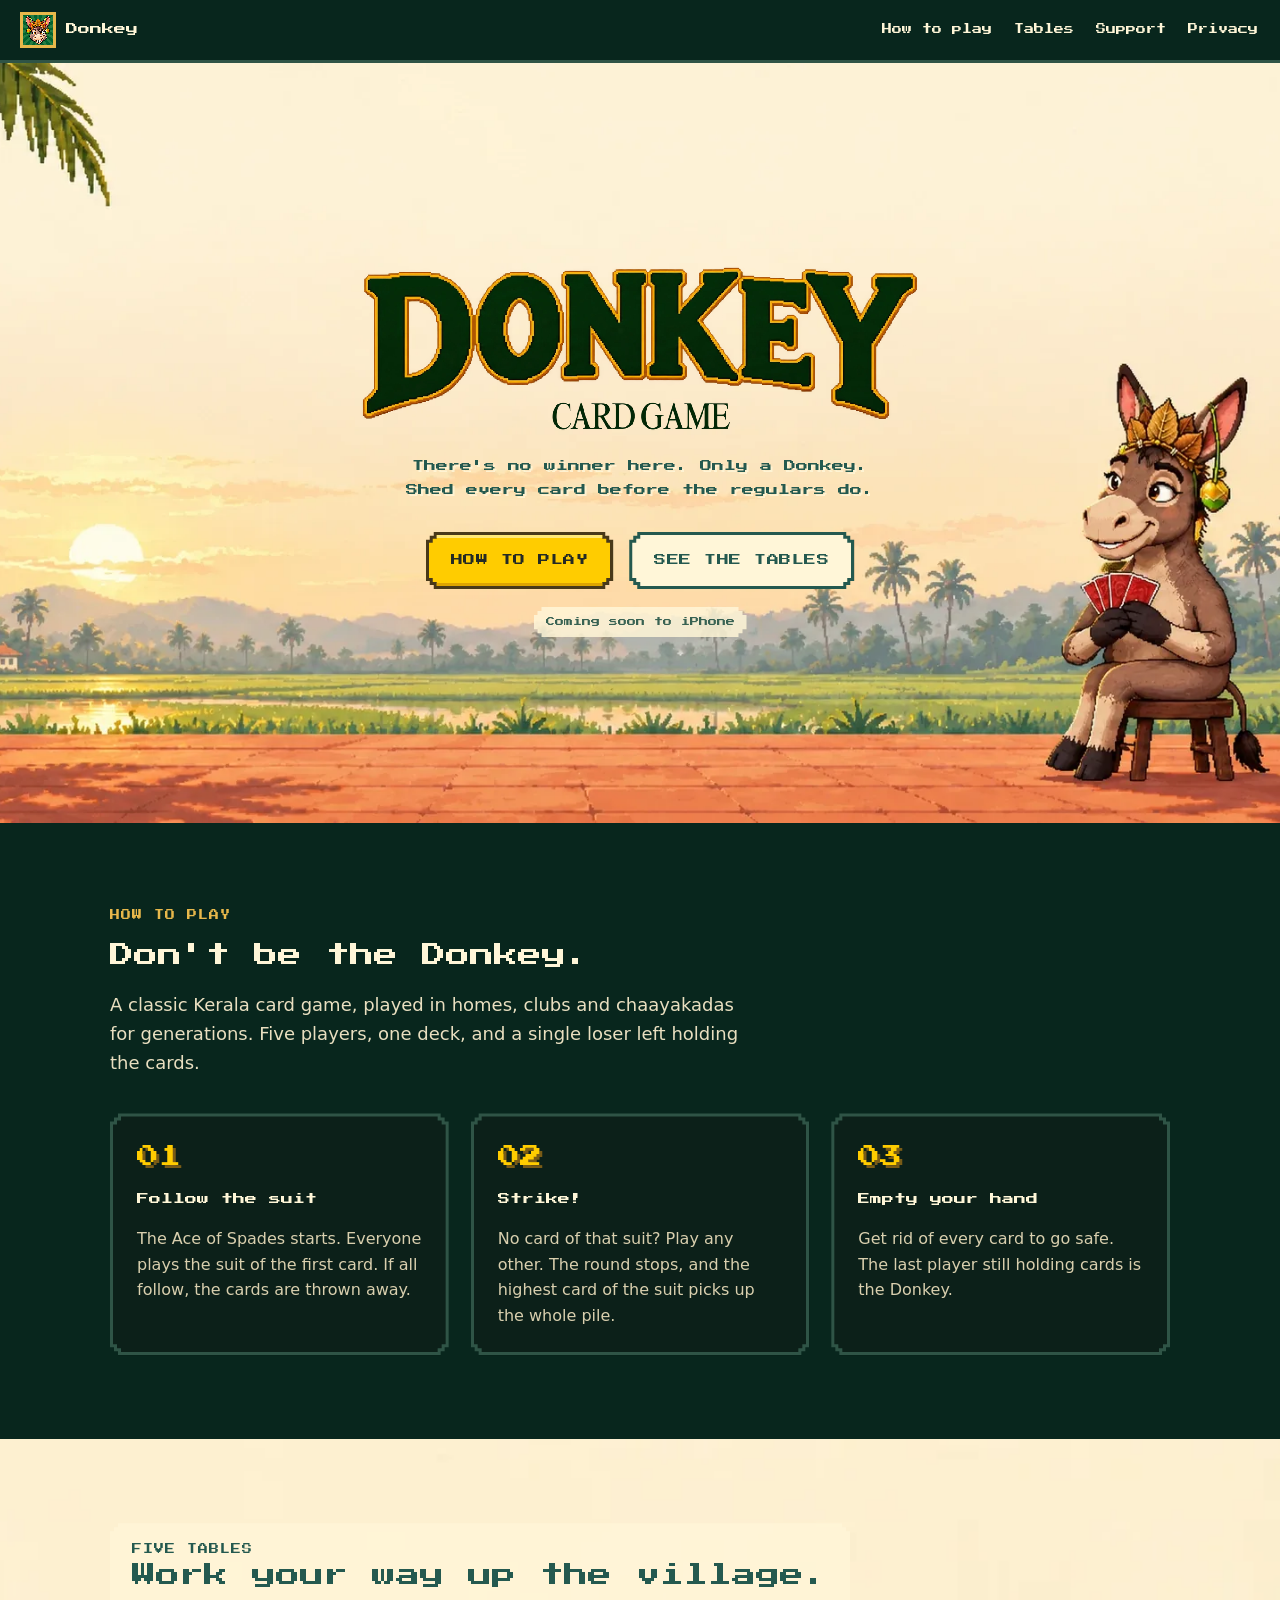
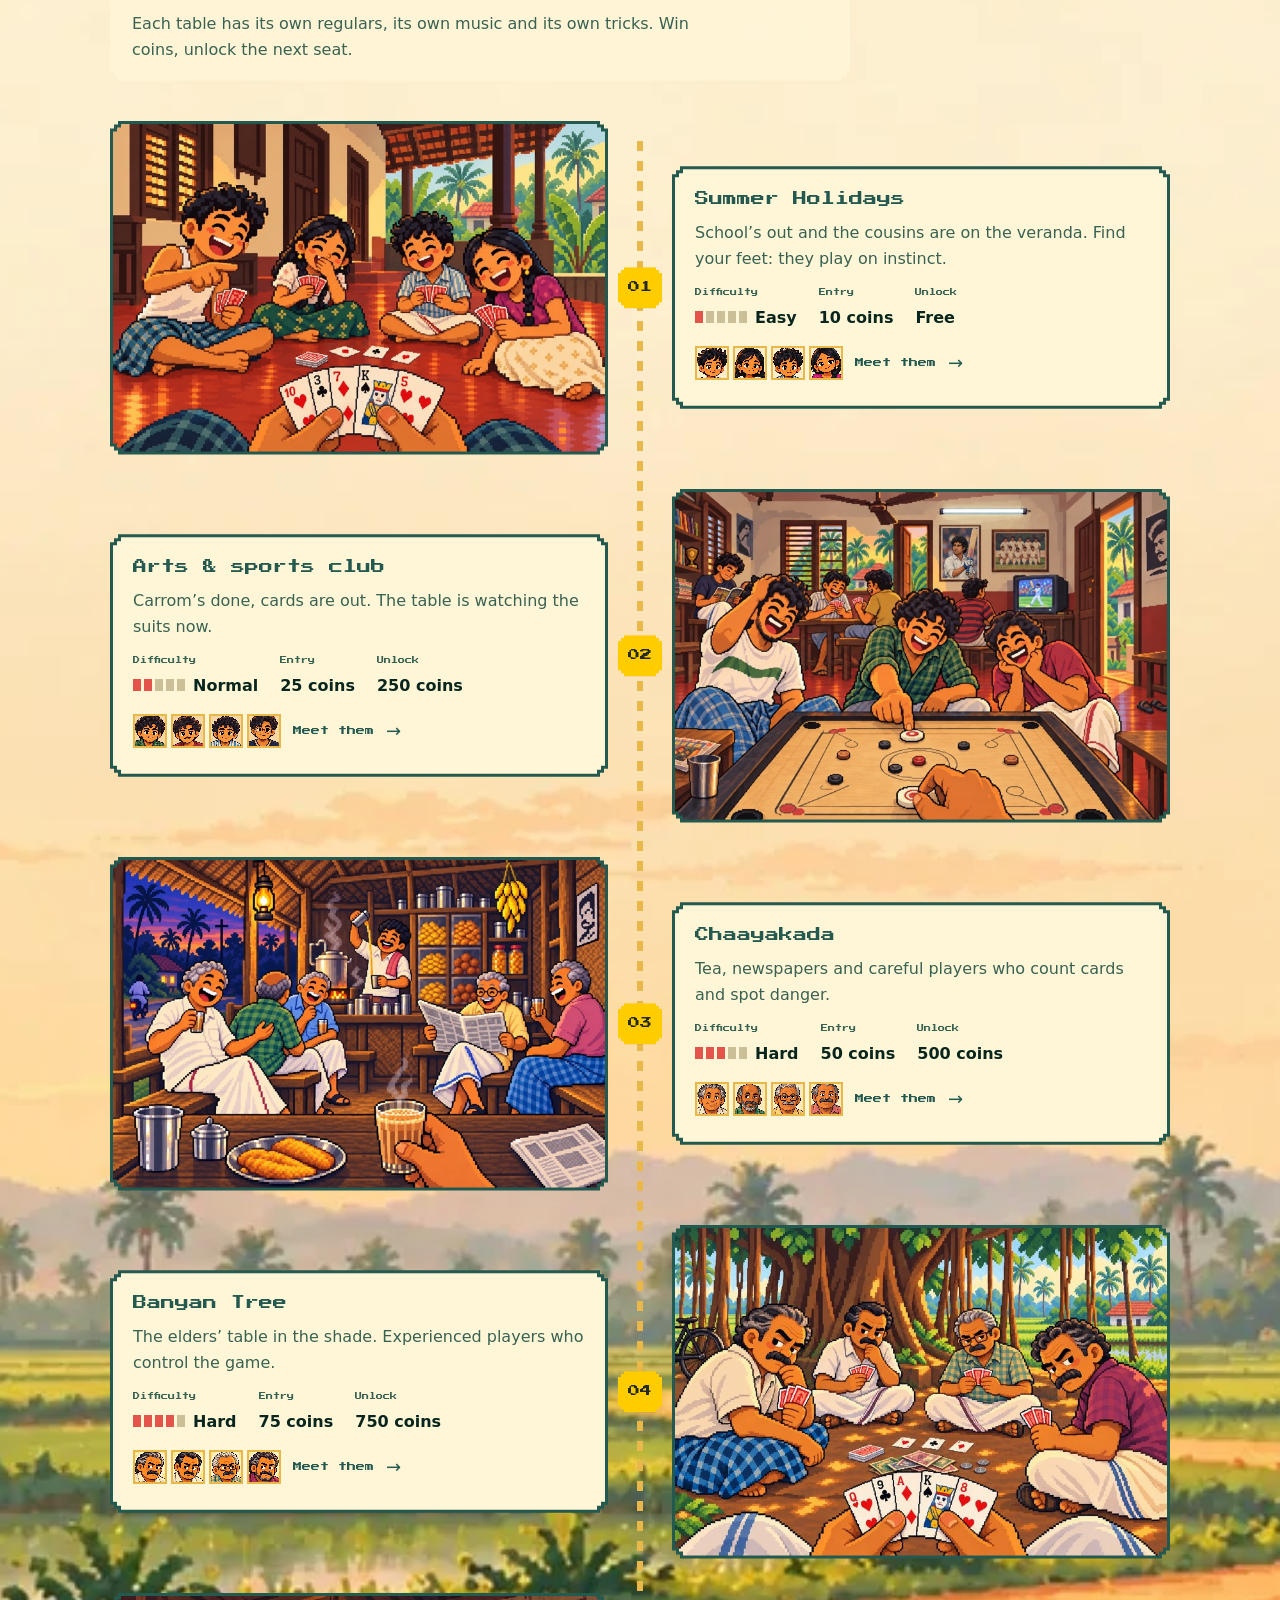
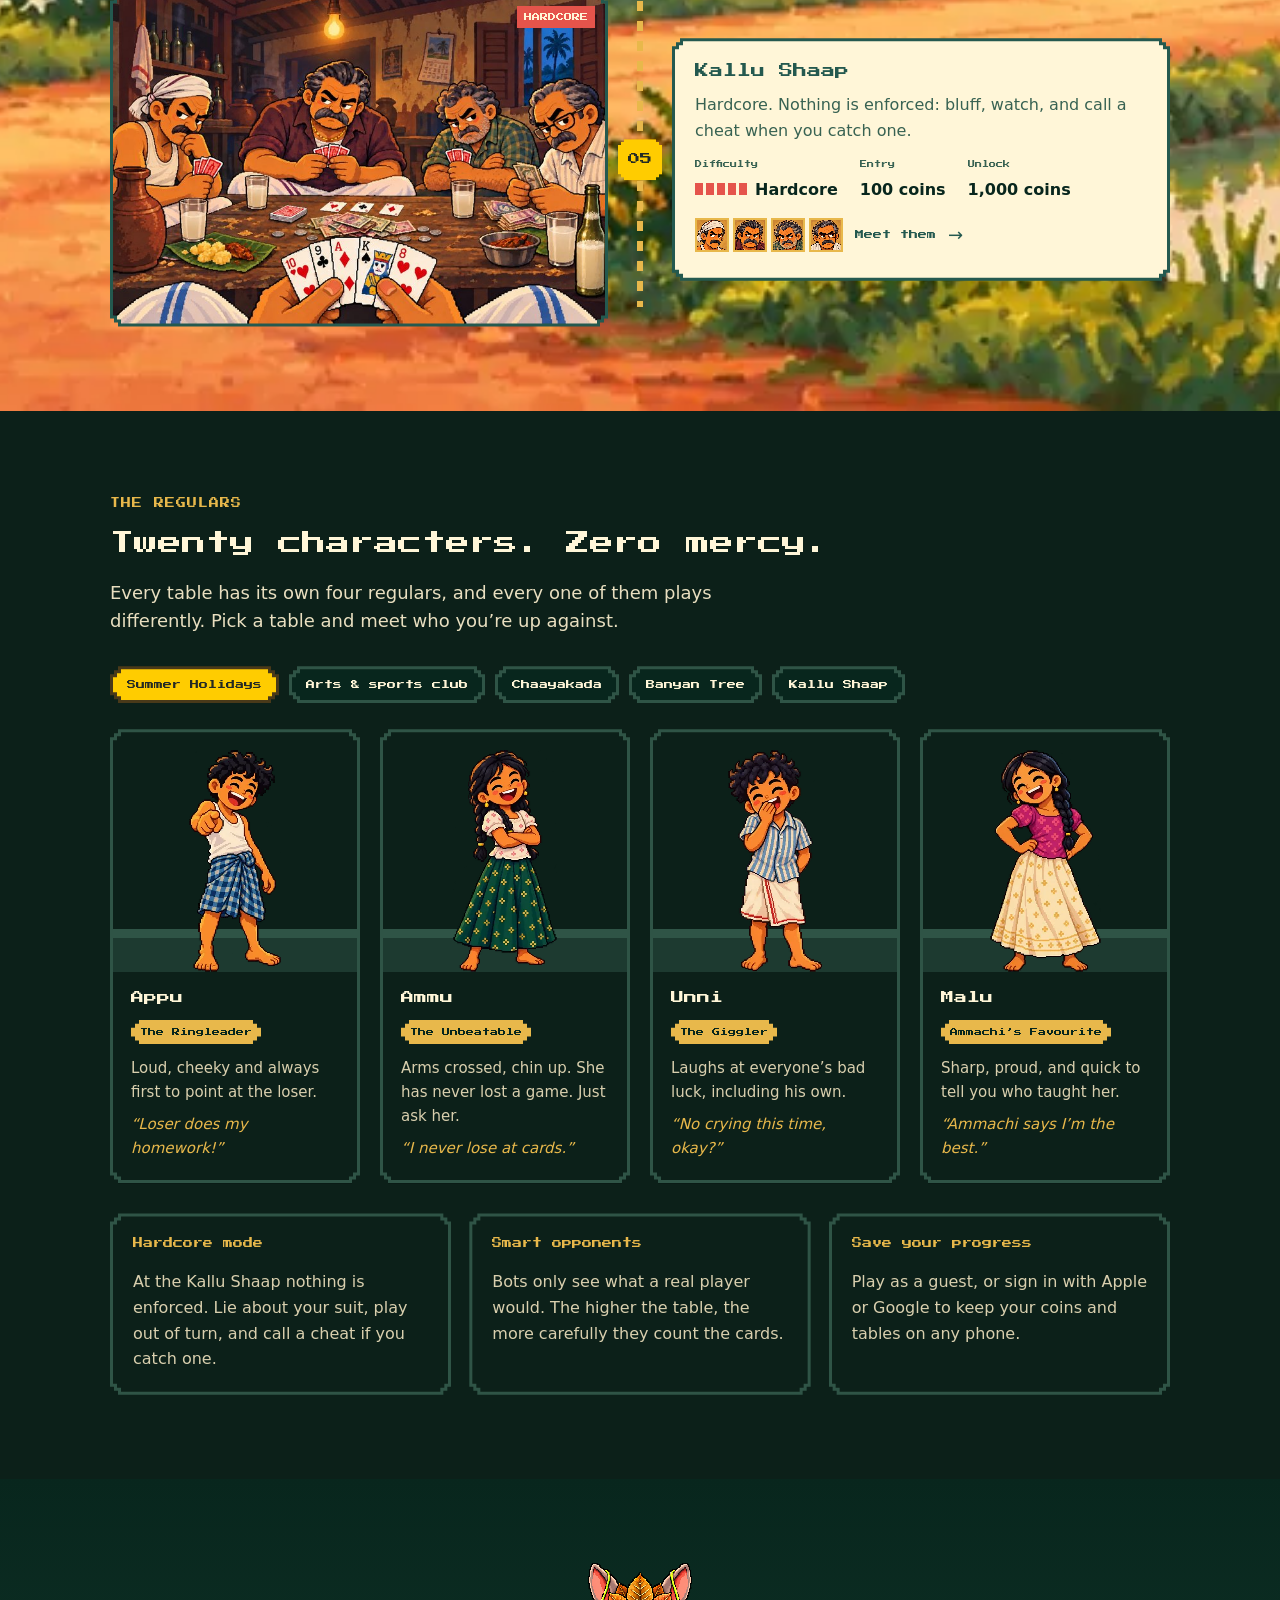
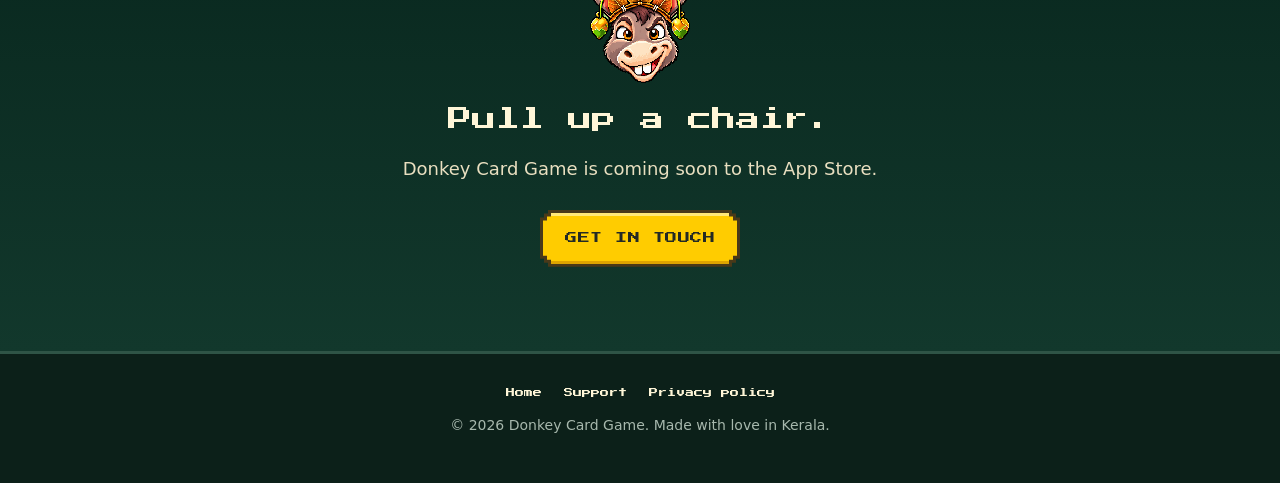
==== commit fb3cf343: "Claude: Fix How to play step numbers broken by the tables badge class Co-Authored-By: Claude Opus 5." ====
--- a/index.html
+++ b/index.html
@@ -71,7 +71,7 @@
         </div>
         <ol class="path">
           <li class="stop">
-            <span class="num step">01</span>
+            <span class="badge step">01</span>
             <div class="frame step drop shot"><div class="in step"><img src="assets/covers/summer-holidays.jpg" alt="Kids playing cards on a Kerala veranda during summer holidays" loading="lazy"></div></div>
             <div class="frame step drop about"><div class="in step">
               <h3>Summer Holidays</h3>
@@ -85,7 +85,7 @@
             </div></div>
           </li>
           <li class="stop flip">
-            <span class="num step">02</span>
+            <span class="badge step">02</span>
             <div class="frame step drop shot"><div class="in step"><img src="assets/covers/arts-sports-club.jpg" alt="Friends at an arts and sports club" loading="lazy"></div></div>
             <div class="frame step drop about"><div class="in step">
               <h3>Arts &amp; sports club</h3>
@@ -99,7 +99,7 @@
             </div></div>
           </li>
           <li class="stop">
-            <span class="num step">03</span>
+            <span class="badge step">03</span>
             <div class="frame step drop shot"><div class="in step"><img src="assets/covers/chaayakada.jpg" alt="Old friends over tea at a chaayakada" loading="lazy"></div></div>
             <div class="frame step drop about"><div class="in step">
               <h3>Chaayakada</h3>
@@ -113,7 +113,7 @@
             </div></div>
           </li>
           <li class="stop flip">
-            <span class="num step">04</span>
+            <span class="badge step">04</span>
             <div class="frame step drop shot"><div class="in step"><img src="assets/covers/banyan-tree.jpg" alt="Elders playing cards under a banyan tree" loading="lazy"></div></div>
             <div class="frame step drop about"><div class="in step">
               <h3>Banyan Tree</h3>
@@ -127,7 +127,7 @@
             </div></div>
           </li>
           <li class="stop">
-            <span class="num step">05</span>
+            <span class="badge step">05</span>
             <div class="frame step drop shot"><div class="in step"><img src="assets/covers/kallu-shaap.jpg" alt="Card players in a toddy shop" loading="lazy"><span class="level hard">HARDCORE</span></div></div>
             <div class="frame step drop about"><div class="in step">
               <h3>Kallu Shaap</h3>
--- a/style.css
+++ b/style.css
@@ -168,7 +168,7 @@
 }
 .stop { position: relative; display: grid; grid-template-columns: 1fr 1fr; gap: 64px; align-items: center; }
 .stop.flip .shot { order: 2; }
-.num {
+.badge {
   position: absolute; left: 50%; top: 50%; transform: translate(-50%, -50%); z-index: 1;
   --s: 3px; background: var(--yellow); color: #242a24; font-family: var(--pixel); font-size: 12px;
   padding: 11px 10px; filter: drop-shadow(3px 3px 0 var(--yellow-drop));
@@ -201,7 +201,7 @@
   .path::before { left: 18px; }
   .stop { grid-template-columns: 1fr; gap: 14px; padding-left: 46px; }
   .stop.flip .shot { order: 0; }
-  .num { left: 18px; top: 0; transform: translate(-50%, 0); }
+  .badge { left: 18px; top: 0; transform: translate(-50%, 0); }
   .about .in { padding: 16px 14px; }
   .about h3 { font-size: 12px; }
   .stats { gap: 8px 14px; }
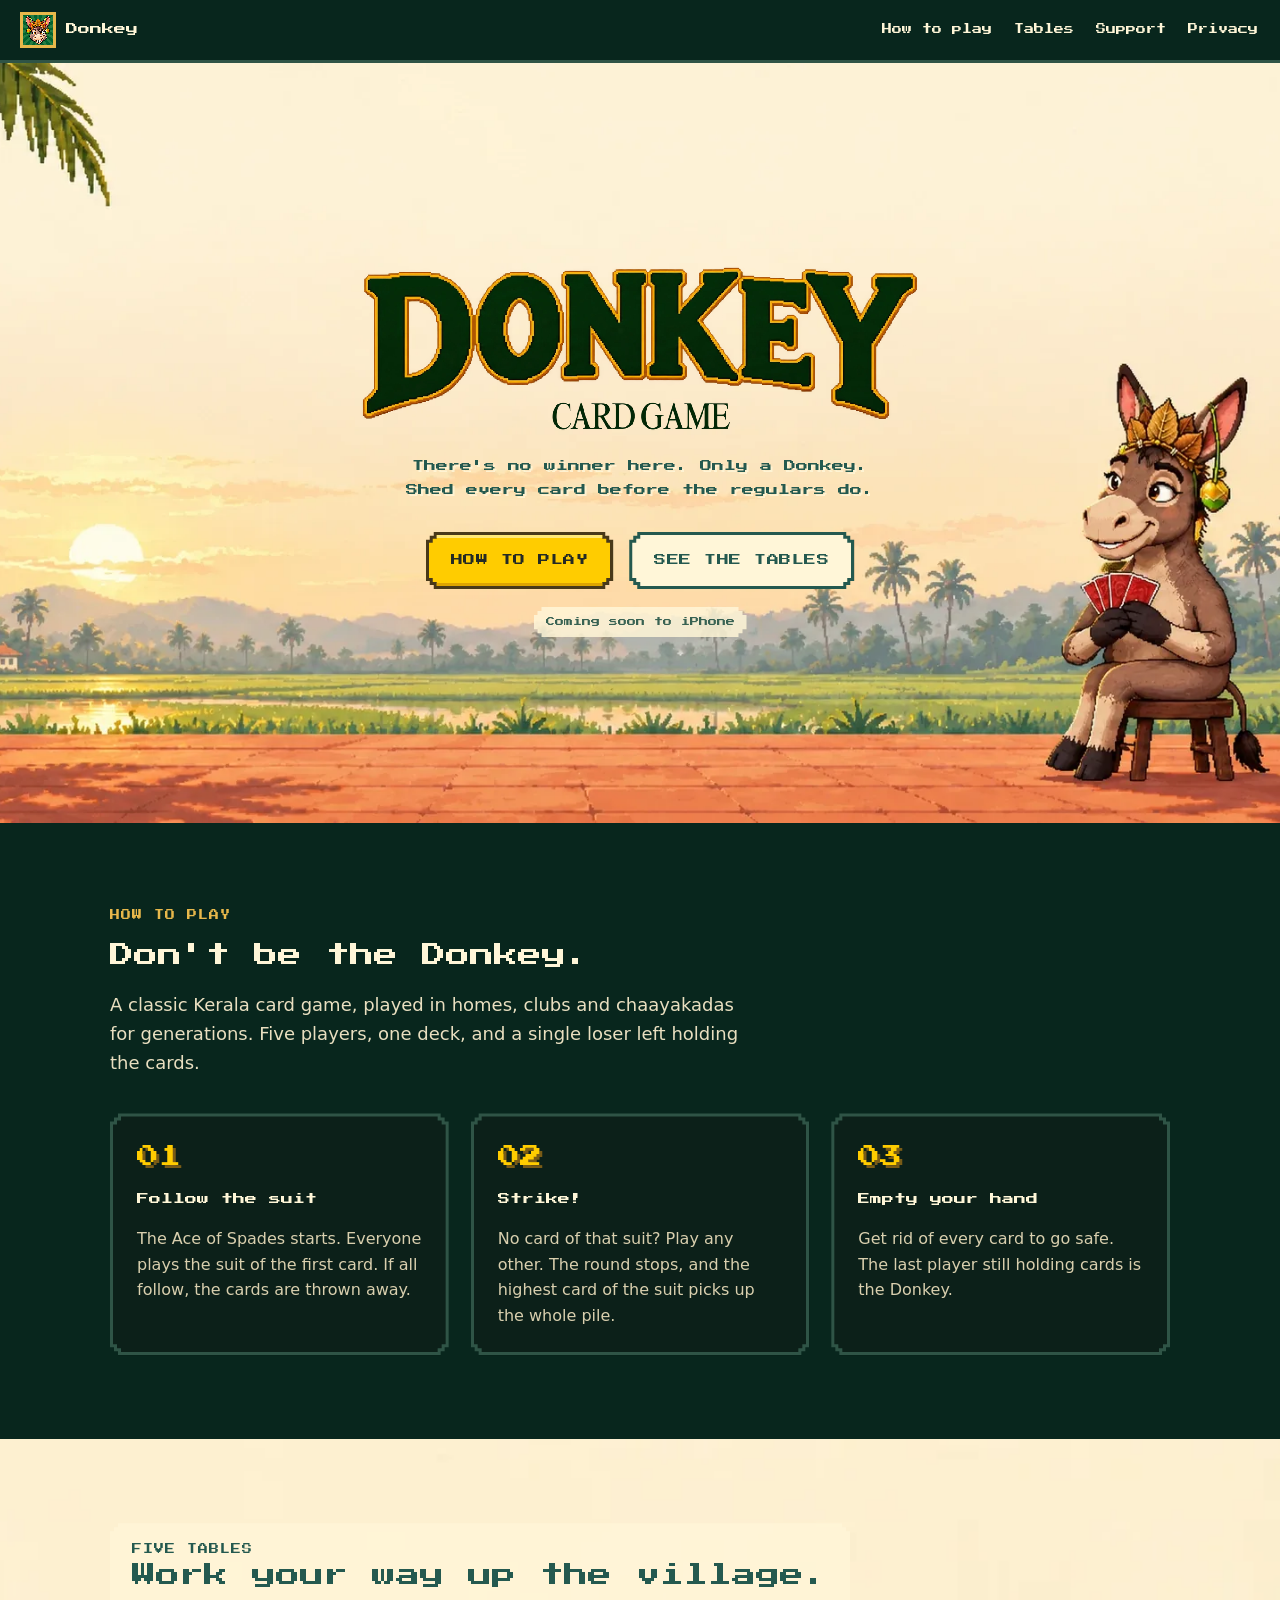
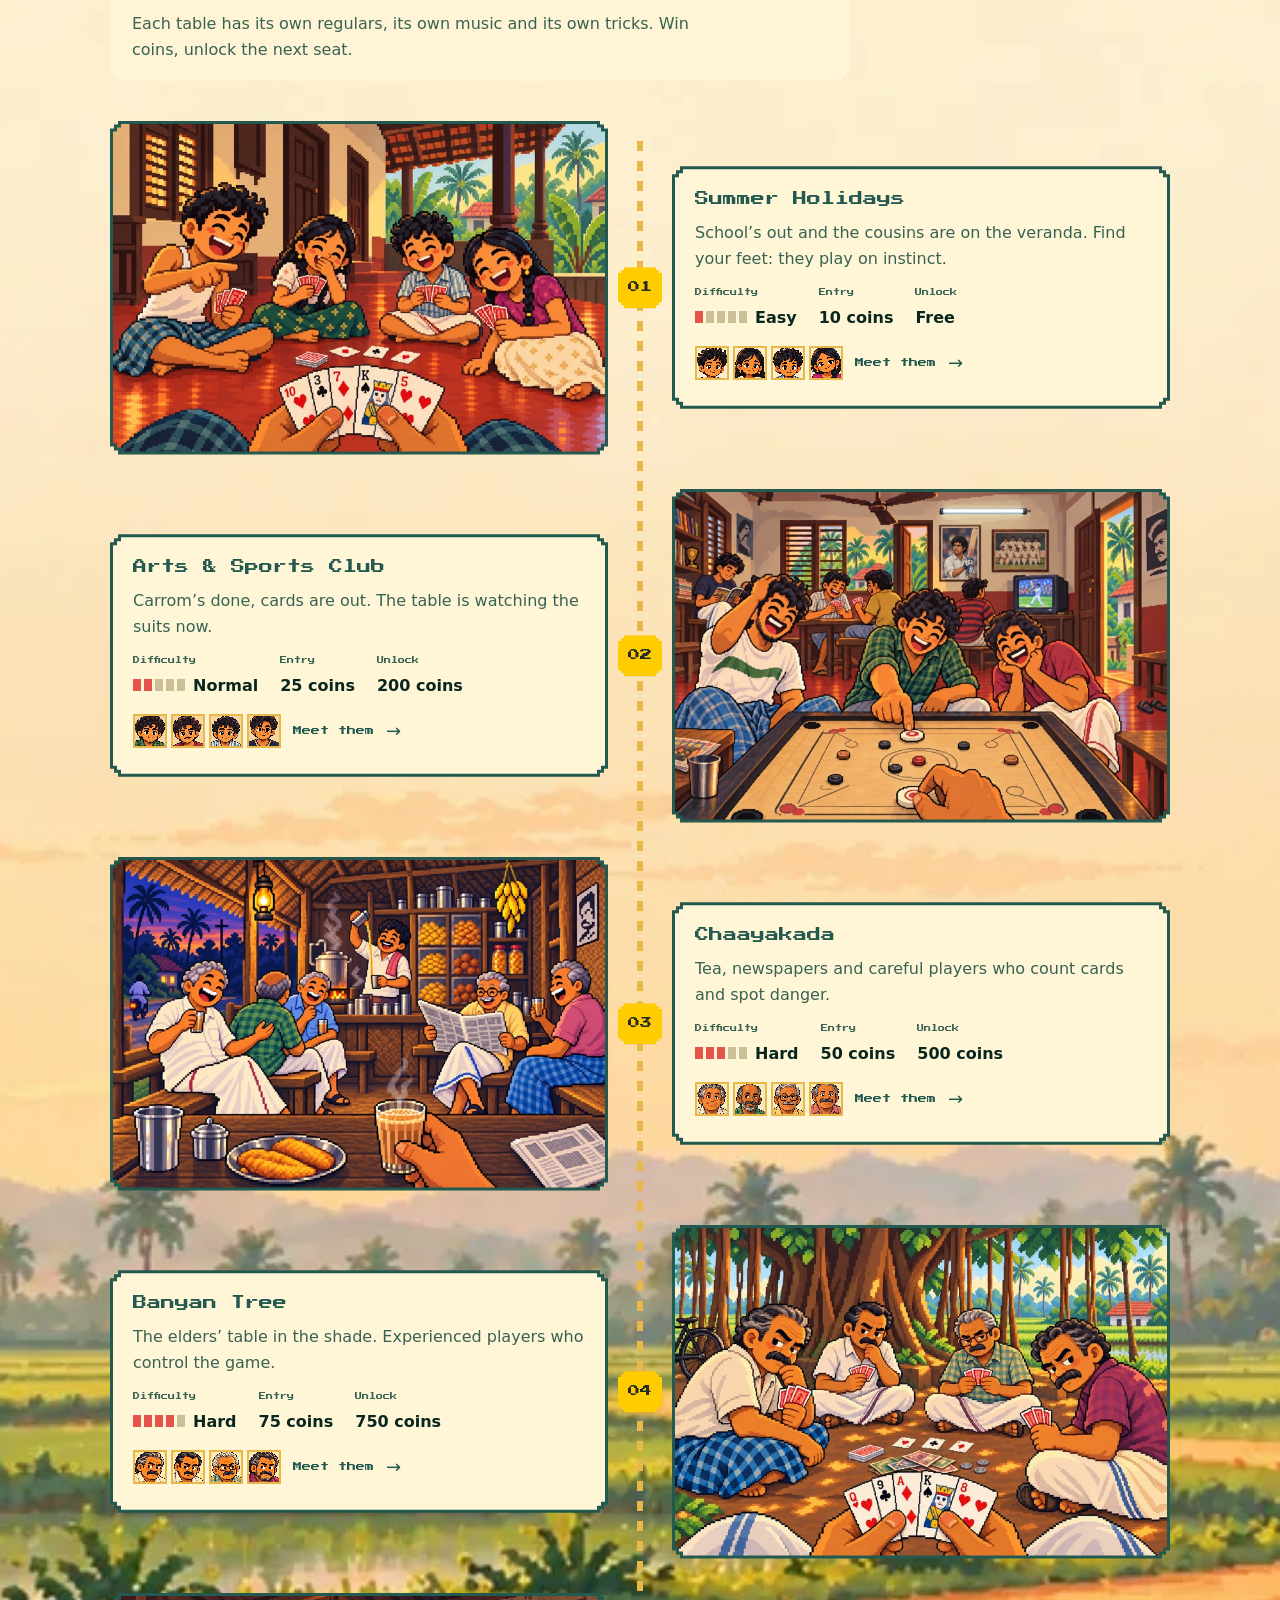
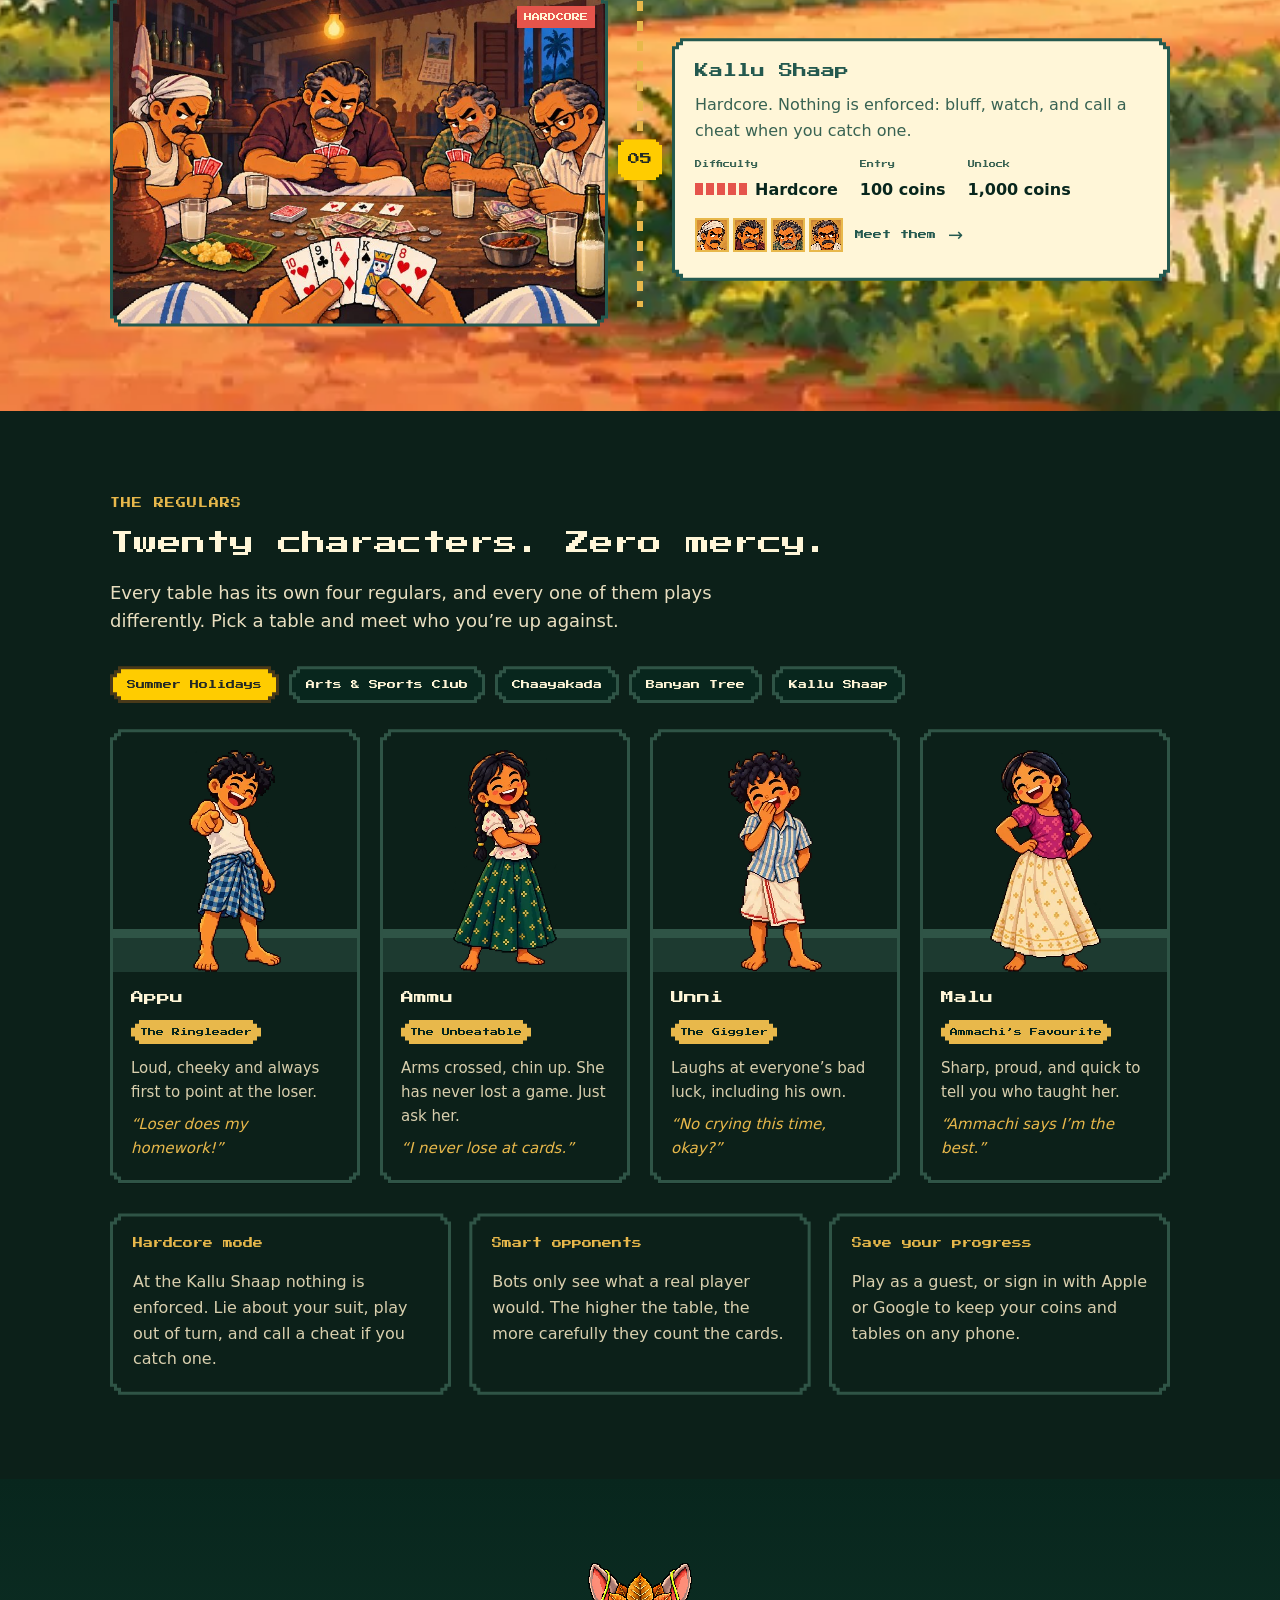
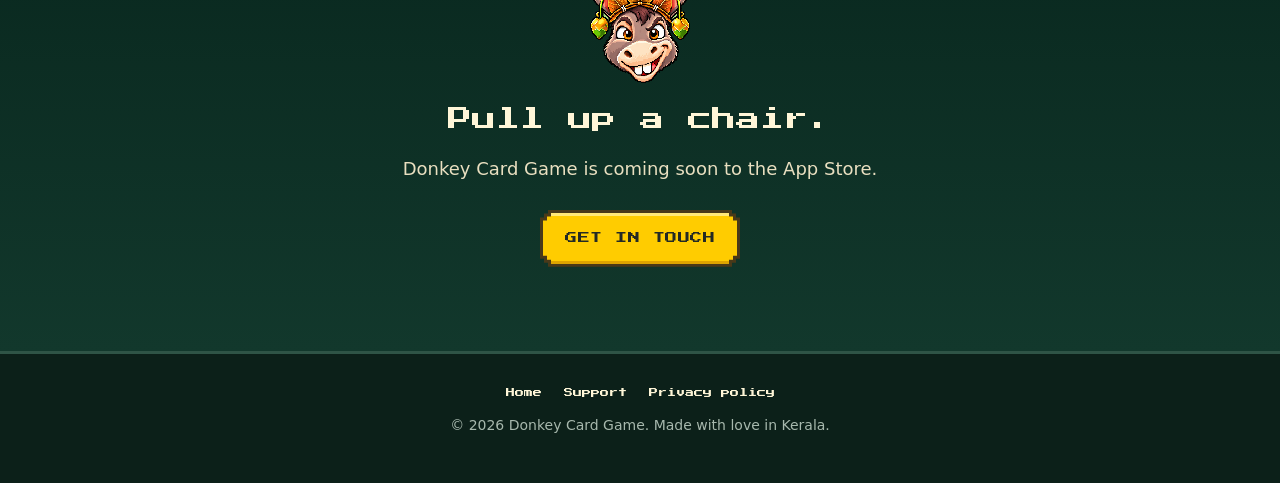
==== commit 2ab71d68: "Codex: lower club unlock to 200 coins and capitalize its name Update the shared level definition and" ====
--- a/index.html
+++ b/index.html
@@ -88,12 +88,12 @@
             <span class="badge step">02</span>
             <div class="frame step drop shot"><div class="in step"><img src="assets/covers/arts-sports-club.jpg" alt="Friends at an arts and sports club" loading="lazy"></div></div>
             <div class="frame step drop about"><div class="in step">
-              <h3>Arts &amp; sports club</h3>
+              <h3>Arts &amp; Sports Club</h3>
               <p>Carrom’s done, cards are out. The table is watching the suits now.</p>
               <dl class="stats">
                 <div><dt>Difficulty</dt><dd><span class="pips" aria-hidden="true"><i class="on"></i><i class="on"></i><i class=""></i><i class=""></i><i class=""></i></span>Normal</dd></div>
                 <div><dt>Entry</dt><dd>25 coins</dd></div>
-                <div><dt>Unlock</dt><dd>250 coins</dd></div>
+                <div><dt>Unlock</dt><dd>200 coins</dd></div>
               </dl>
               <a class="meet" href="#regulars" data-tab="1"><span class="cast"><img class="crisp" src="assets/faces/shyam.webp" alt="Shyam"><img class="crisp" src="assets/faces/faisal.webp" alt="Faisal"><img class="crisp" src="assets/faces/tomy.webp" alt="Tomy"><img class="crisp" src="assets/faces/prasad.webp" alt="Prasad"></span>Meet them</a>
             </div></div>
@@ -149,7 +149,7 @@
         <p class="kicker">THE REGULARS</p>
         <h2>Twenty characters. Zero mercy.</h2>
         <p class="lead">Every table has its own four regulars, and every one of them plays differently. Pick a table and meet who you’re up against.</p>
-        <div class="tabs" role="tablist" aria-label="Tables"><button class="tab step" role="tab" id="tab-0" aria-controls="panel-0" aria-selected="true"><span class="step">Summer Holidays</span></button><button class="tab step" role="tab" id="tab-1" aria-controls="panel-1" aria-selected="false"><span class="step">Arts &amp; sports club</span></button><button class="tab step" role="tab" id="tab-2" aria-controls="panel-2" aria-selected="false"><span class="step">Chaayakada</span></button><button class="tab step" role="tab" id="tab-3" aria-controls="panel-3" aria-selected="false"><span class="step">Banyan Tree</span></button><button class="tab step" role="tab" id="tab-4" aria-controls="panel-4" aria-selected="false"><span class="step">Kallu Shaap</span></button></div>
+        <div class="tabs" role="tablist" aria-label="Tables"><button class="tab step" role="tab" id="tab-0" aria-controls="panel-0" aria-selected="true"><span class="step">Summer Holidays</span></button><button class="tab step" role="tab" id="tab-1" aria-controls="panel-1" aria-selected="false"><span class="step">Arts &amp; Sports Club</span></button><button class="tab step" role="tab" id="tab-2" aria-controls="panel-2" aria-selected="false"><span class="step">Chaayakada</span></button><button class="tab step" role="tab" id="tab-3" aria-controls="panel-3" aria-selected="false"><span class="step">Banyan Tree</span></button><button class="tab step" role="tab" id="tab-4" aria-controls="panel-4" aria-selected="false"><span class="step">Kallu Shaap</span></button></div>
         <div class="panel" role="tabpanel" id="panel-0" aria-labelledby="tab-0"><article class="who frame dark step drop"><div class="in step">
             <div class="stage"><img class="crisp" src="assets/figures/appu.webp" alt="Appu" loading="lazy"></div>
             <div class="info"><h3>Appu</h3><span class="trait step">The Ringleader</span><p>Loud, cheeky and always first to point at the loser.</p><p class="quote">“Loser does my homework!”</p></div>
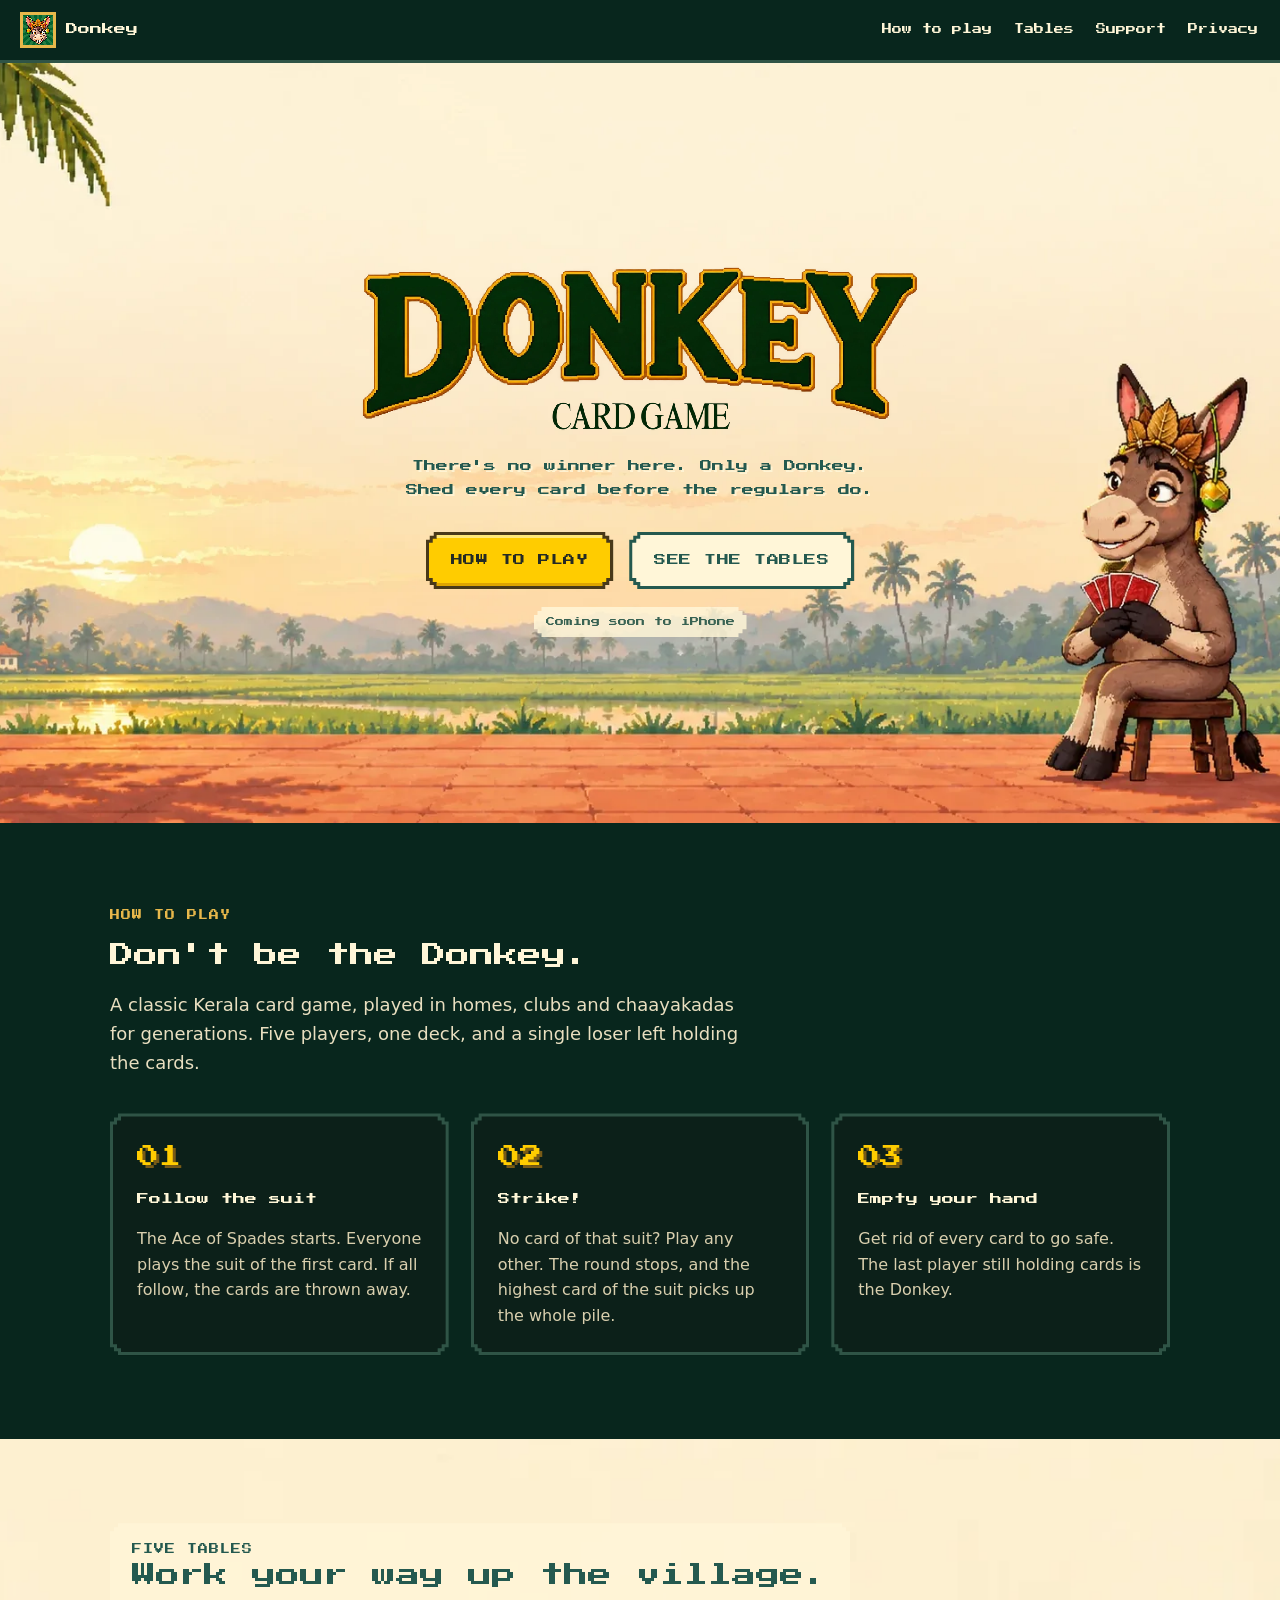
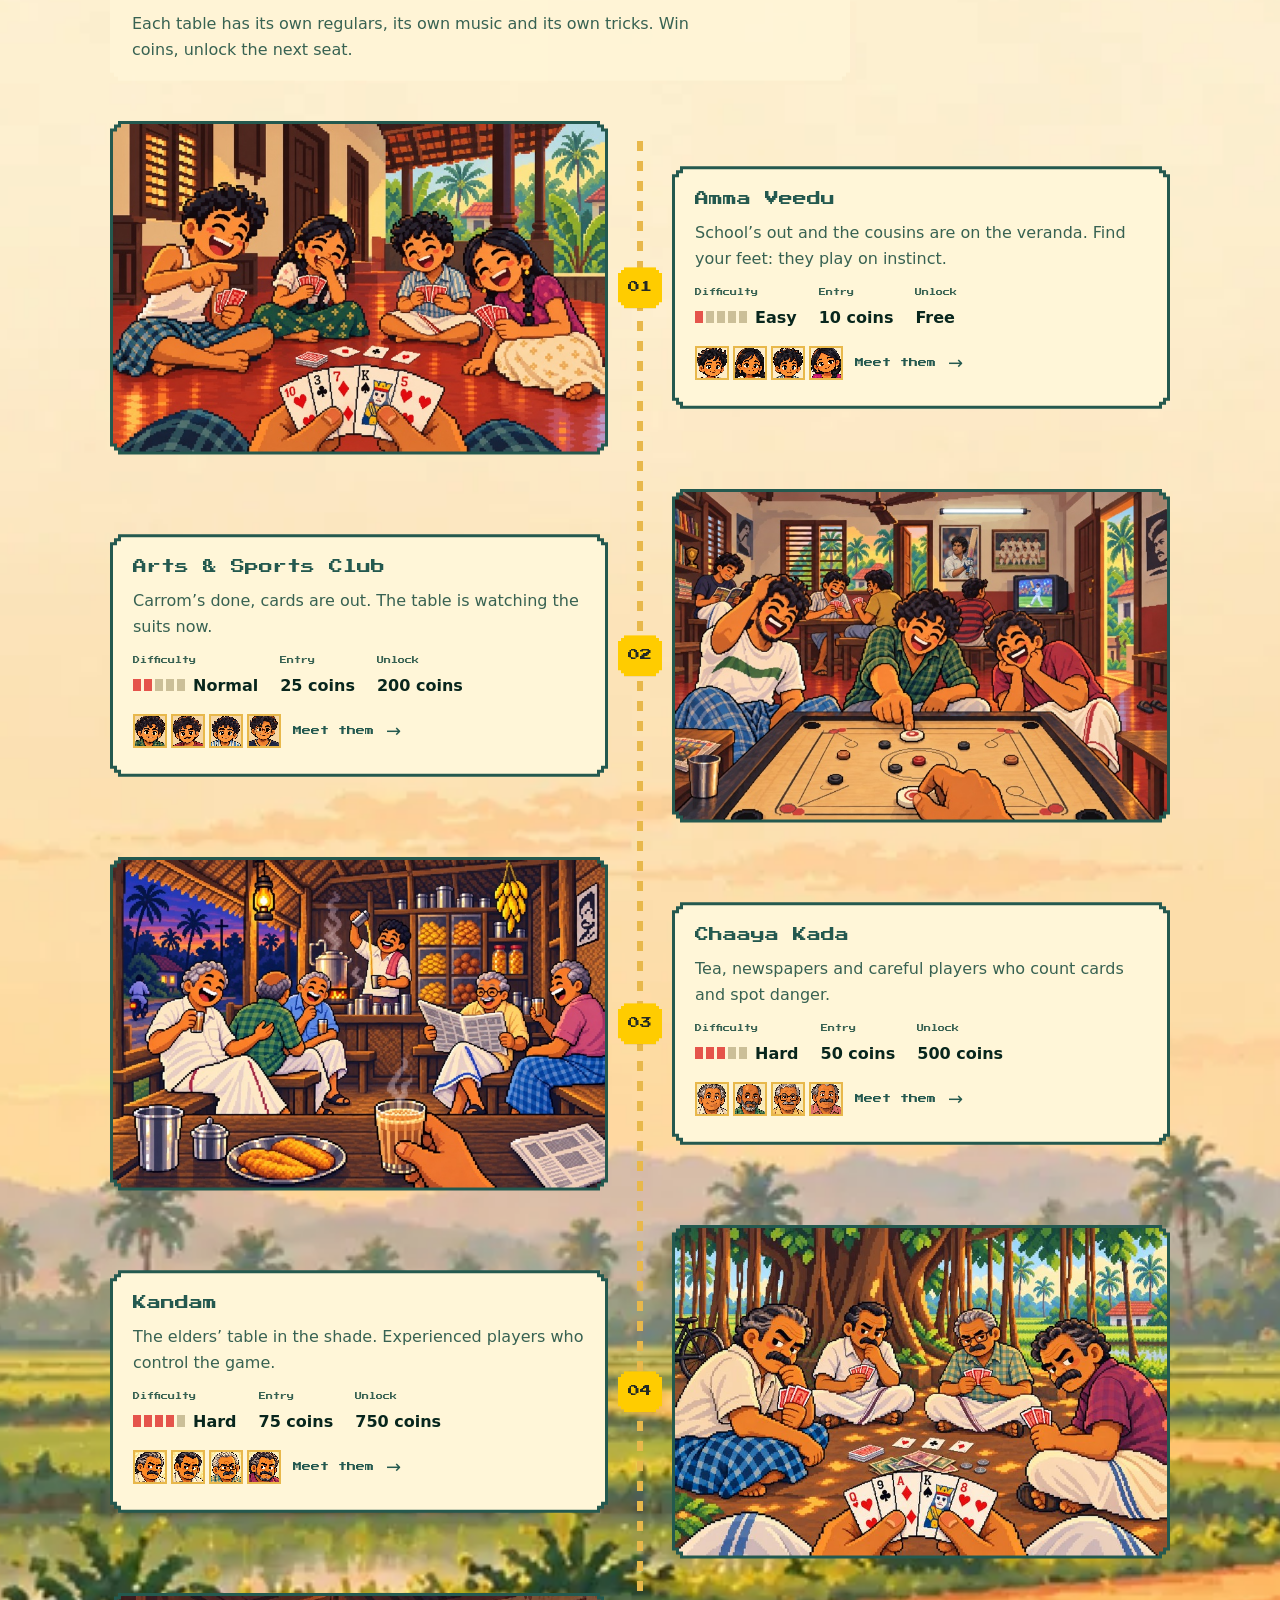
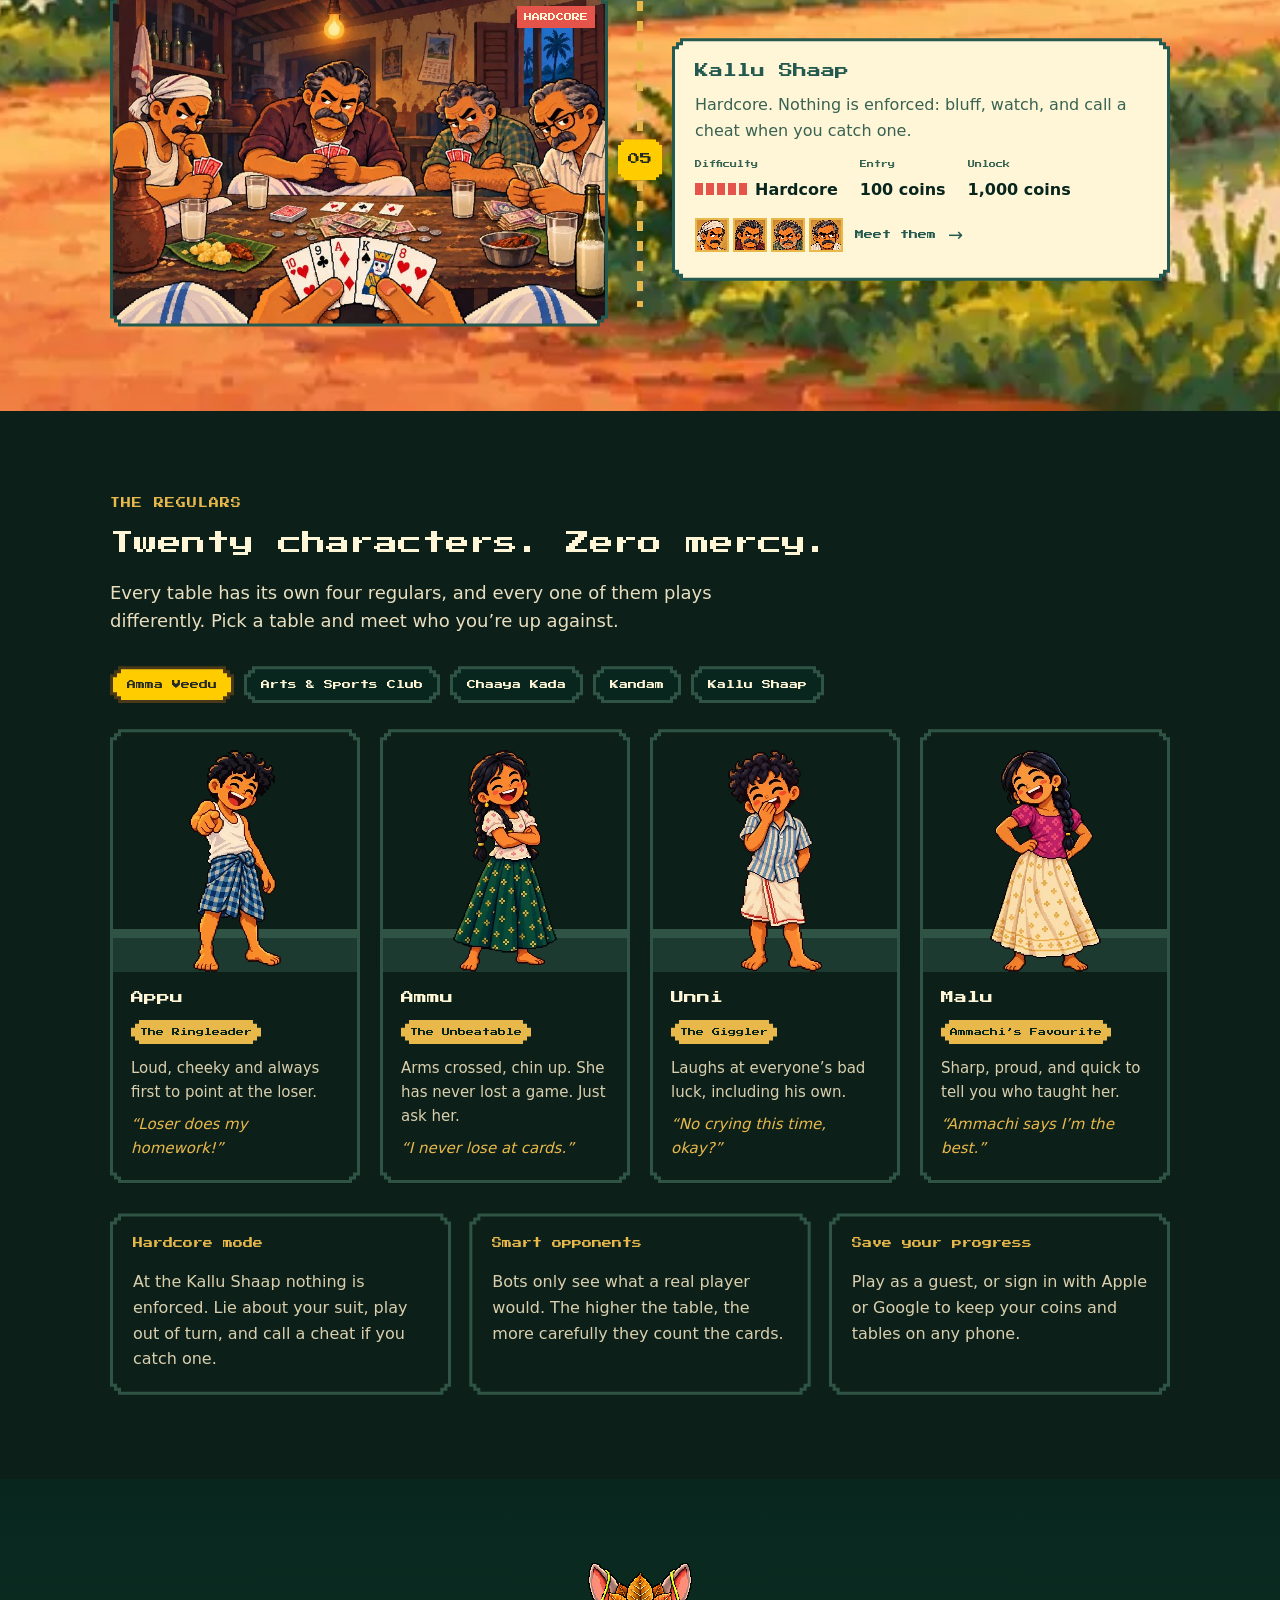
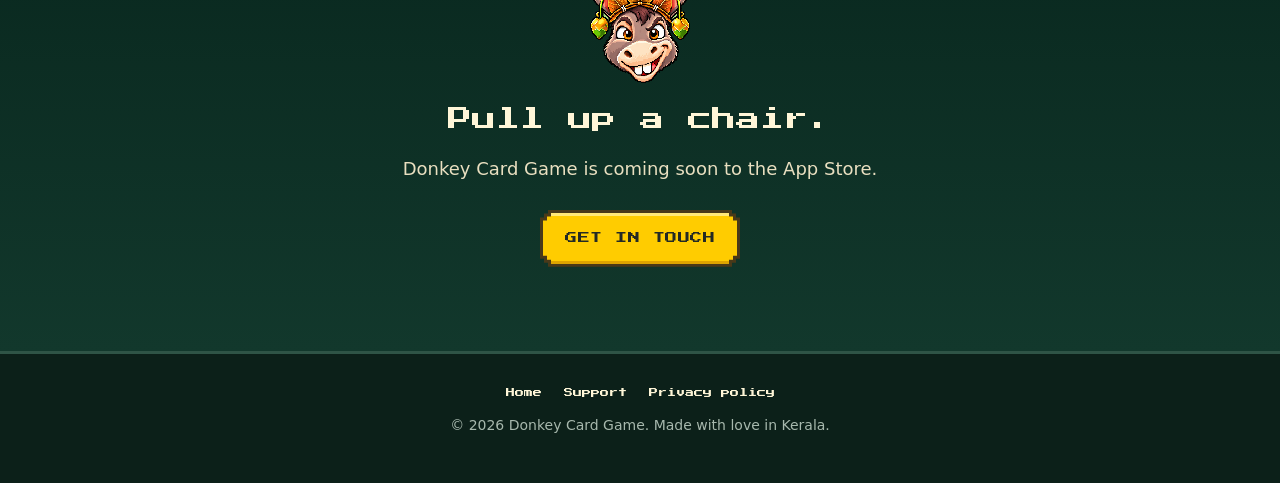
==== commit 22b6b99b: "Claude: Rename tables: Summer Holidays -> Amma Veedu, Chaayakada -> Chaaya Kada, Banyan Tree -> Kand" ====
--- a/index.html
+++ b/index.html
@@ -74,7 +74,7 @@
             <span class="badge step">01</span>
             <div class="frame step drop shot"><div class="in step"><img src="assets/covers/summer-holidays.jpg" alt="Kids playing cards on a Kerala veranda during summer holidays" loading="lazy"></div></div>
             <div class="frame step drop about"><div class="in step">
-              <h3>Summer Holidays</h3>
+              <h3>Amma Veedu</h3>
               <p>School’s out and the cousins are on the veranda. Find your feet: they play on instinct.</p>
               <dl class="stats">
                 <div><dt>Difficulty</dt><dd><span class="pips" aria-hidden="true"><i class="on"></i><i class=""></i><i class=""></i><i class=""></i><i class=""></i></span>Easy</dd></div>
@@ -102,7 +102,7 @@
             <span class="badge step">03</span>
             <div class="frame step drop shot"><div class="in step"><img src="assets/covers/chaayakada.jpg" alt="Old friends over tea at a chaayakada" loading="lazy"></div></div>
             <div class="frame step drop about"><div class="in step">
-              <h3>Chaayakada</h3>
+              <h3>Chaaya Kada</h3>
               <p>Tea, newspapers and careful players who count cards and spot danger.</p>
               <dl class="stats">
                 <div><dt>Difficulty</dt><dd><span class="pips" aria-hidden="true"><i class="on"></i><i class="on"></i><i class="on"></i><i class=""></i><i class=""></i></span>Hard</dd></div>
@@ -116,7 +116,7 @@
             <span class="badge step">04</span>
             <div class="frame step drop shot"><div class="in step"><img src="assets/covers/banyan-tree.jpg" alt="Elders playing cards under a banyan tree" loading="lazy"></div></div>
             <div class="frame step drop about"><div class="in step">
-              <h3>Banyan Tree</h3>
+              <h3>Kandam</h3>
               <p>The elders’ table in the shade. Experienced players who control the game.</p>
               <dl class="stats">
                 <div><dt>Difficulty</dt><dd><span class="pips" aria-hidden="true"><i class="on"></i><i class="on"></i><i class="on"></i><i class="on"></i><i class=""></i></span>Hard</dd></div>
@@ -149,7 +149,7 @@
         <p class="kicker">THE REGULARS</p>
         <h2>Twenty characters. Zero mercy.</h2>
         <p class="lead">Every table has its own four regulars, and every one of them plays differently. Pick a table and meet who you’re up against.</p>
-        <div class="tabs" role="tablist" aria-label="Tables"><button class="tab step" role="tab" id="tab-0" aria-controls="panel-0" aria-selected="true"><span class="step">Summer Holidays</span></button><button class="tab step" role="tab" id="tab-1" aria-controls="panel-1" aria-selected="false"><span class="step">Arts &amp; Sports Club</span></button><button class="tab step" role="tab" id="tab-2" aria-controls="panel-2" aria-selected="false"><span class="step">Chaayakada</span></button><button class="tab step" role="tab" id="tab-3" aria-controls="panel-3" aria-selected="false"><span class="step">Banyan Tree</span></button><button class="tab step" role="tab" id="tab-4" aria-controls="panel-4" aria-selected="false"><span class="step">Kallu Shaap</span></button></div>
+        <div class="tabs" role="tablist" aria-label="Tables"><button class="tab step" role="tab" id="tab-0" aria-controls="panel-0" aria-selected="true"><span class="step">Amma Veedu</span></button><button class="tab step" role="tab" id="tab-1" aria-controls="panel-1" aria-selected="false"><span class="step">Arts &amp; Sports Club</span></button><button class="tab step" role="tab" id="tab-2" aria-controls="panel-2" aria-selected="false"><span class="step">Chaaya Kada</span></button><button class="tab step" role="tab" id="tab-3" aria-controls="panel-3" aria-selected="false"><span class="step">Kandam</span></button><button class="tab step" role="tab" id="tab-4" aria-controls="panel-4" aria-selected="false"><span class="step">Kallu Shaap</span></button></div>
         <div class="panel" role="tabpanel" id="panel-0" aria-labelledby="tab-0"><article class="who frame dark step drop"><div class="in step">
             <div class="stage"><img class="crisp" src="assets/figures/appu.webp" alt="Appu" loading="lazy"></div>
             <div class="info"><h3>Appu</h3><span class="trait step">The Ringleader</span><p>Loud, cheeky and always first to point at the loser.</p><p class="quote">“Loser does my homework!”</p></div>
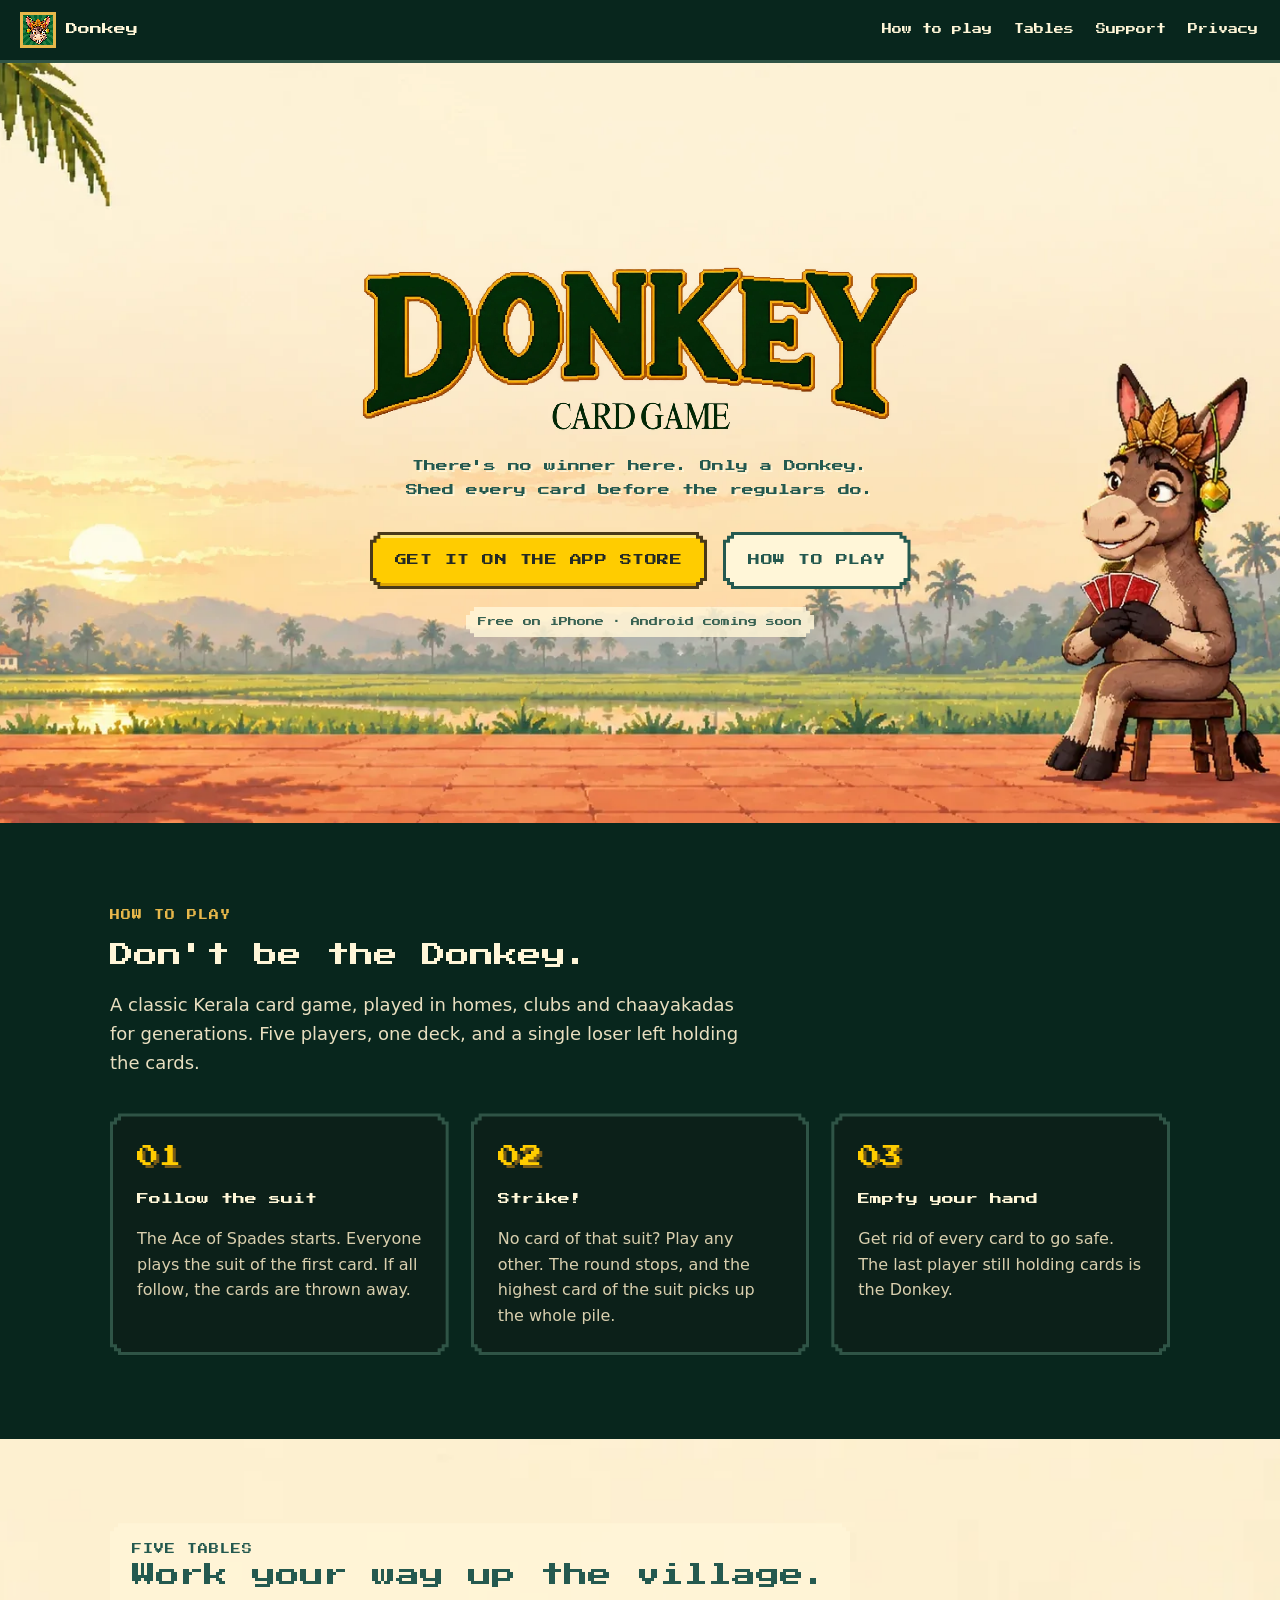
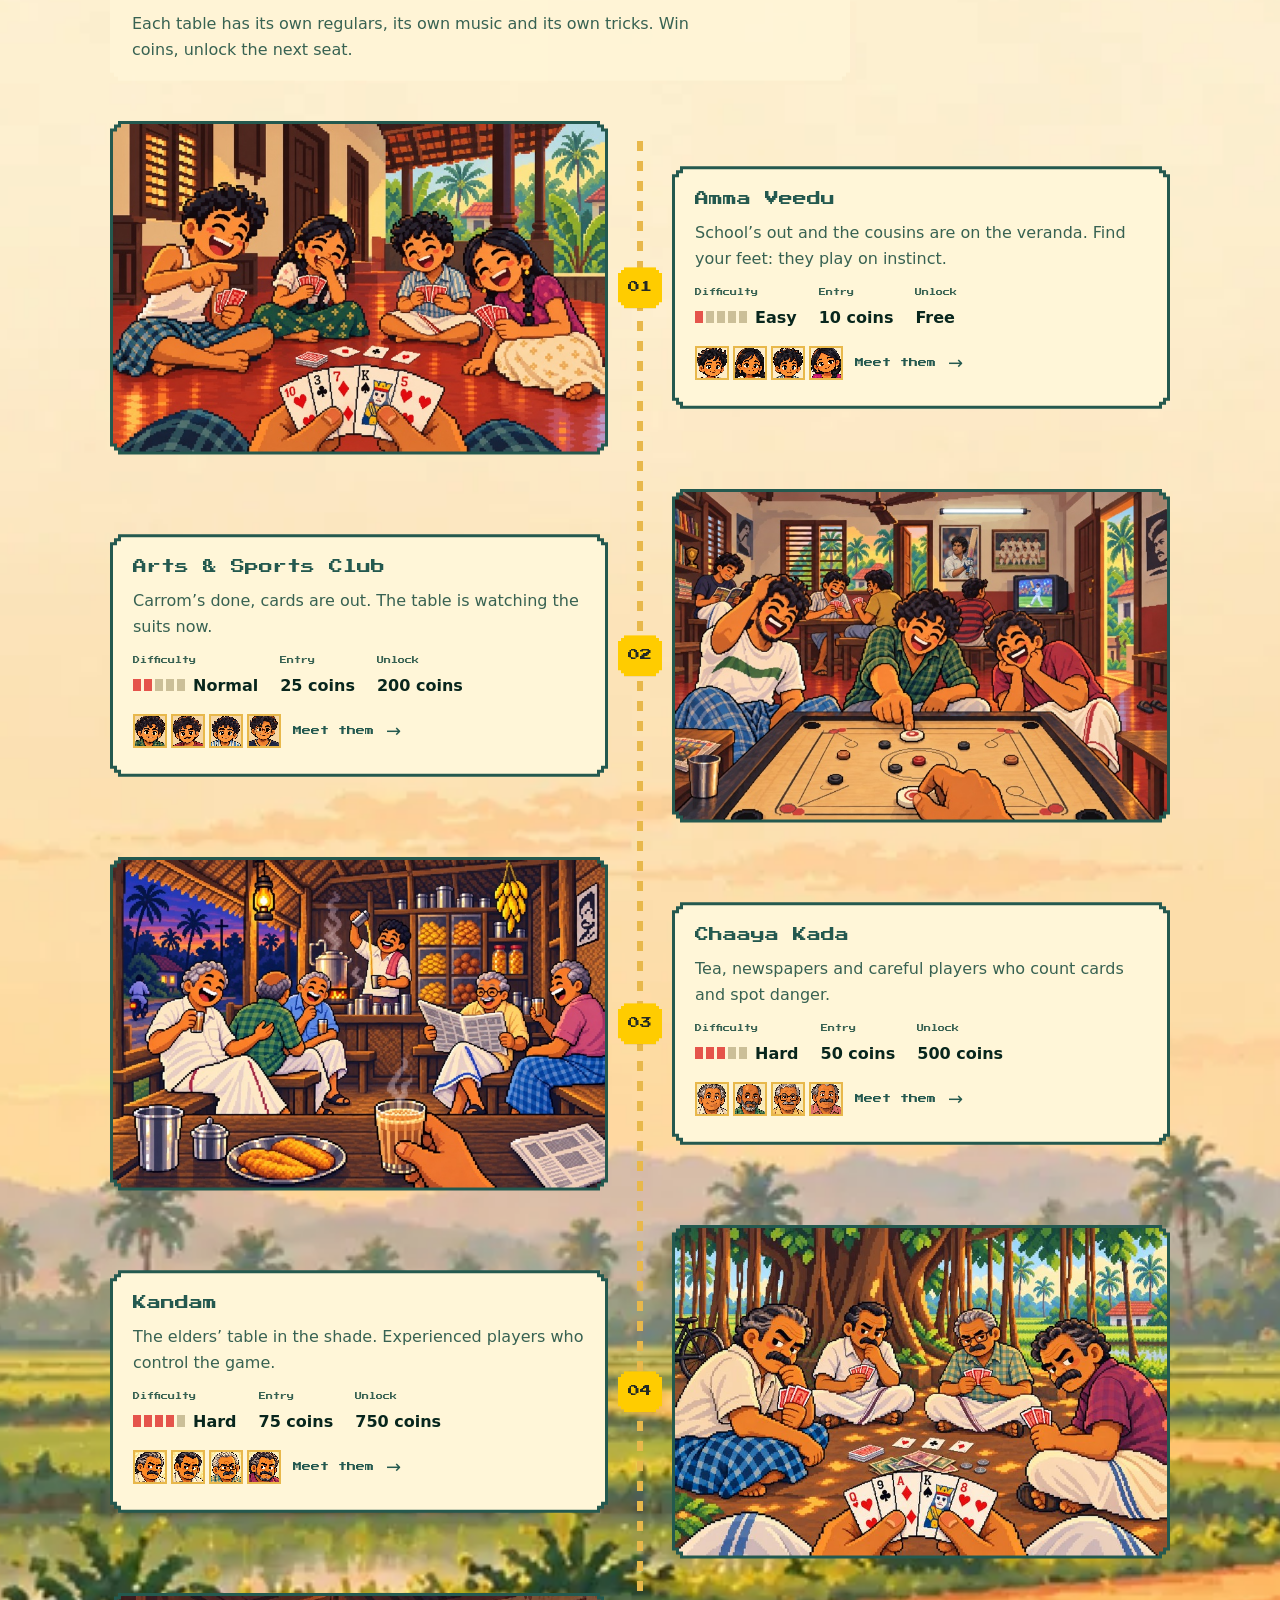
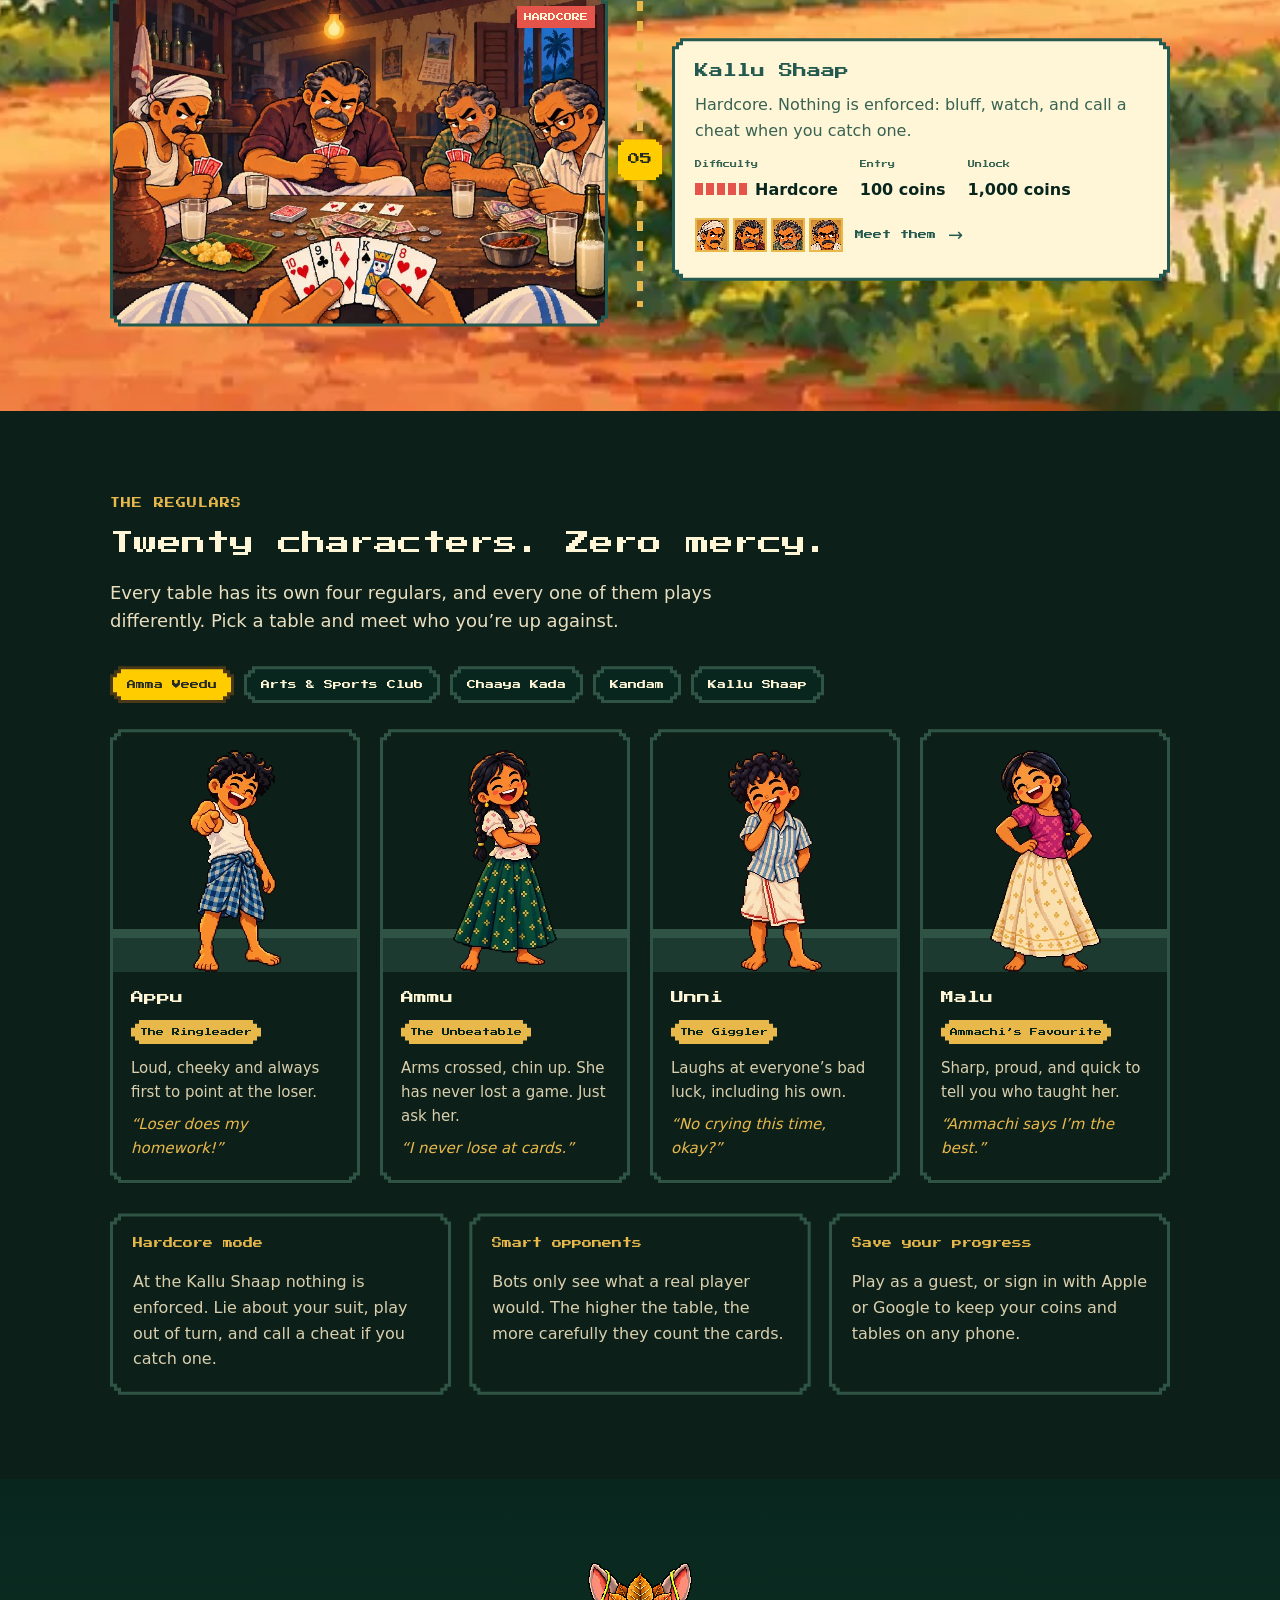
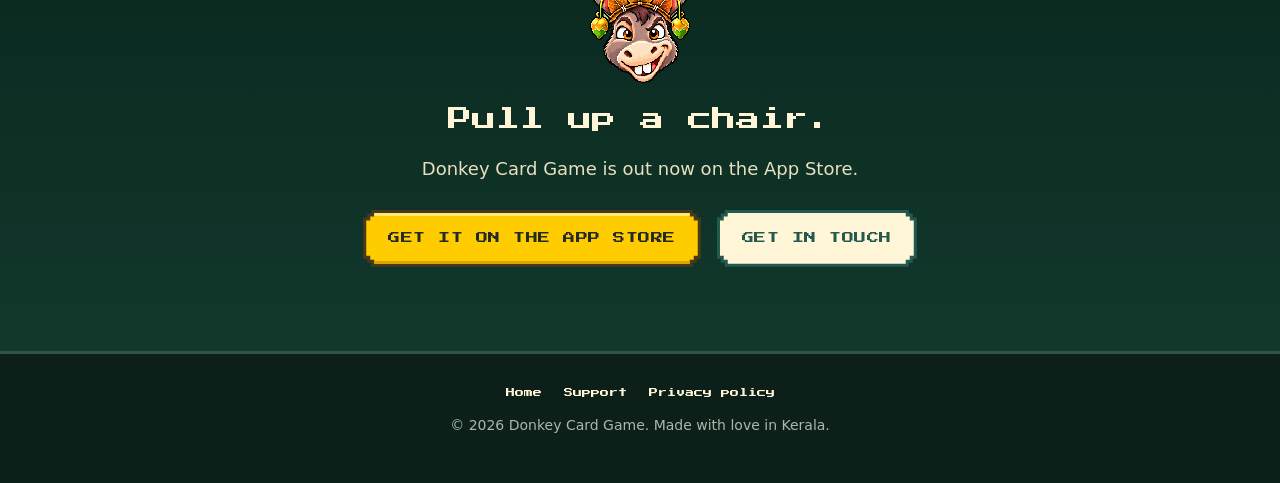
==== commit d5839560: "Claude: website links to the App Store now Donkey Card Game is out Hero and closing section get a Ge" ====
--- a/index.html
+++ b/index.html
@@ -4,7 +4,8 @@
   <meta charset="utf-8">
   <meta name="viewport" content="width=device-width, initial-scale=1">
   <title>Donkey Card Game</title>
-  <meta name="description" content="Donkey Card Game: the Kerala card game where there's no winner, only a Donkey. Shed your cards before the regulars do. Coming soon to iPhone.">
+  <meta name="description" content="Donkey Card Game: the Kerala card game where there's no winner, only a Donkey. Shed your cards before the regulars do. Out now on iPhone.">
+  <meta name="apple-itunes-app" content="app-id=6822841251">
   <meta property="og:title" content="Donkey Card Game">
   <meta property="og:description" content="There's no winner. Only a Donkey. A pixel-art card game from Kerala.">
   <meta property="og:image" content="assets/icon.png">
@@ -30,10 +31,10 @@
         <h1 style="margin:0"><img class="title crisp" src="assets/title.webp" alt="Donkey Card Game"></h1>
         <p class="tagline">There's no winner here. Only a Donkey.<br>Shed every card before the regulars do.</p>
         <div class="ctas">
-          <a class="btn primary step drop" href="#how"><span class="face step">How to play</span></a>
-          <a class="btn secondary step drop" href="#tables"><span class="face step">See the tables</span></a>
-        </div>
-        <div><span class="soon step">Coming soon to iPhone</span></div>
+          <a class="btn primary step drop" href="https://apps.apple.com/app/id6822841251"><span class="face step">Get it on the App Store</span></a>
+          <a class="btn secondary step drop" href="#how"><span class="face step">How to play</span></a>
+        </div>
+        <div><span class="soon step">Free on iPhone · Android coming soon</span></div>
       </div>
     </section>
 
@@ -228,8 +229,11 @@
       <div class="wrap">
         <img class="face crisp" src="assets/donkey-face.png" alt="">
         <h2>Pull up a chair.</h2>
-        <p class="lead" style="margin:0 auto 26px">Donkey Card Game is coming soon to the App Store.</p>
-        <a class="btn primary step drop" href="support.html"><span class="face step">Get in touch</span></a>
+        <p class="lead" style="margin:0 auto 26px">Donkey Card Game is out now on the App Store.</p>
+        <div class="ctas">
+          <a class="btn primary step drop" href="https://apps.apple.com/app/id6822841251"><span class="face step">Get it on the App Store</span></a>
+          <a class="btn secondary step drop" href="support.html"><span class="face step">Get in touch</span></a>
+        </div>
       </div>
     </section>
   </main>
--- a/style.css
+++ b/style.css
@@ -125,7 +125,7 @@
   max-width: 560px;
   text-shadow: 2px 2px 0 rgba(255, 246, 216, .8);
 }
-.hero .ctas { display: flex; gap: 16px; justify-content: center; flex-wrap: wrap; }
+.ctas { display: flex; gap: 16px; justify-content: center; flex-wrap: wrap; }
 .soon {
   display: inline-block; margin-top: 18px;
   font-family: var(--pixel); font-size: 9px; color: var(--ink-2);
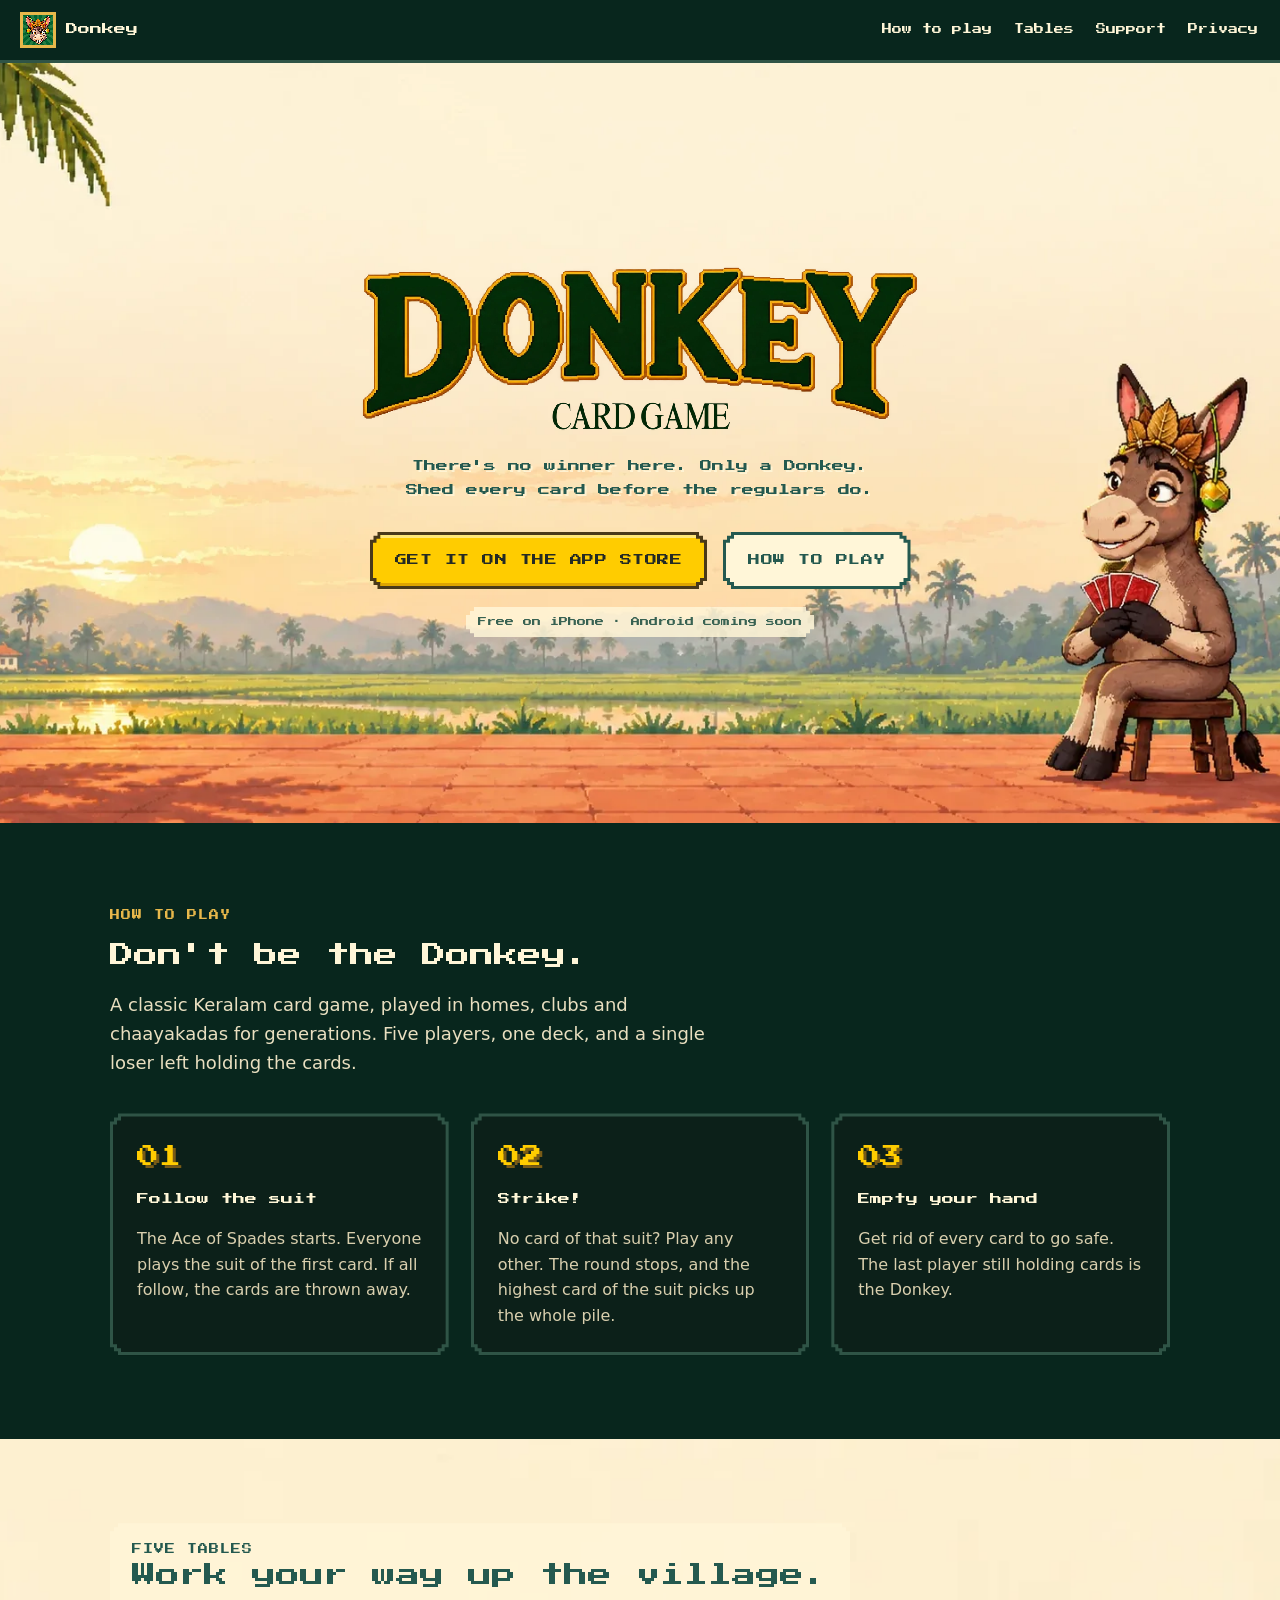
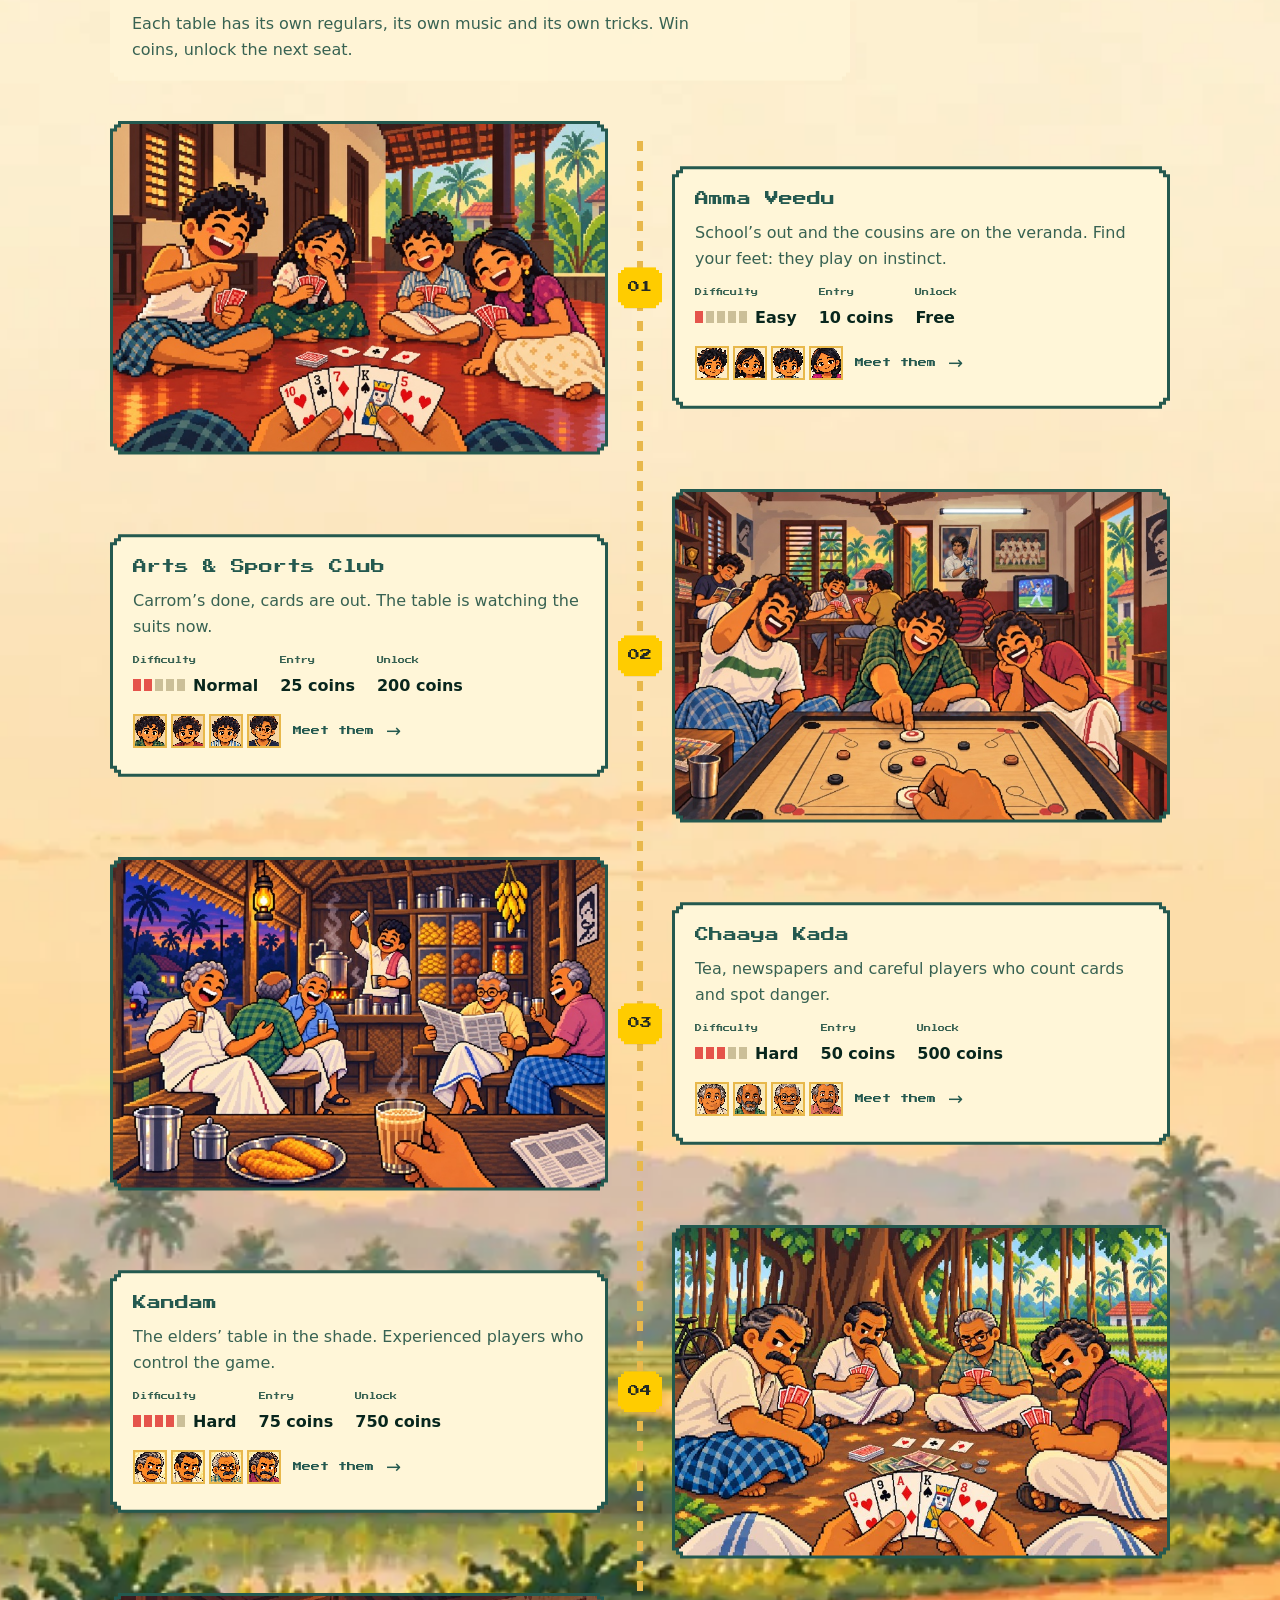
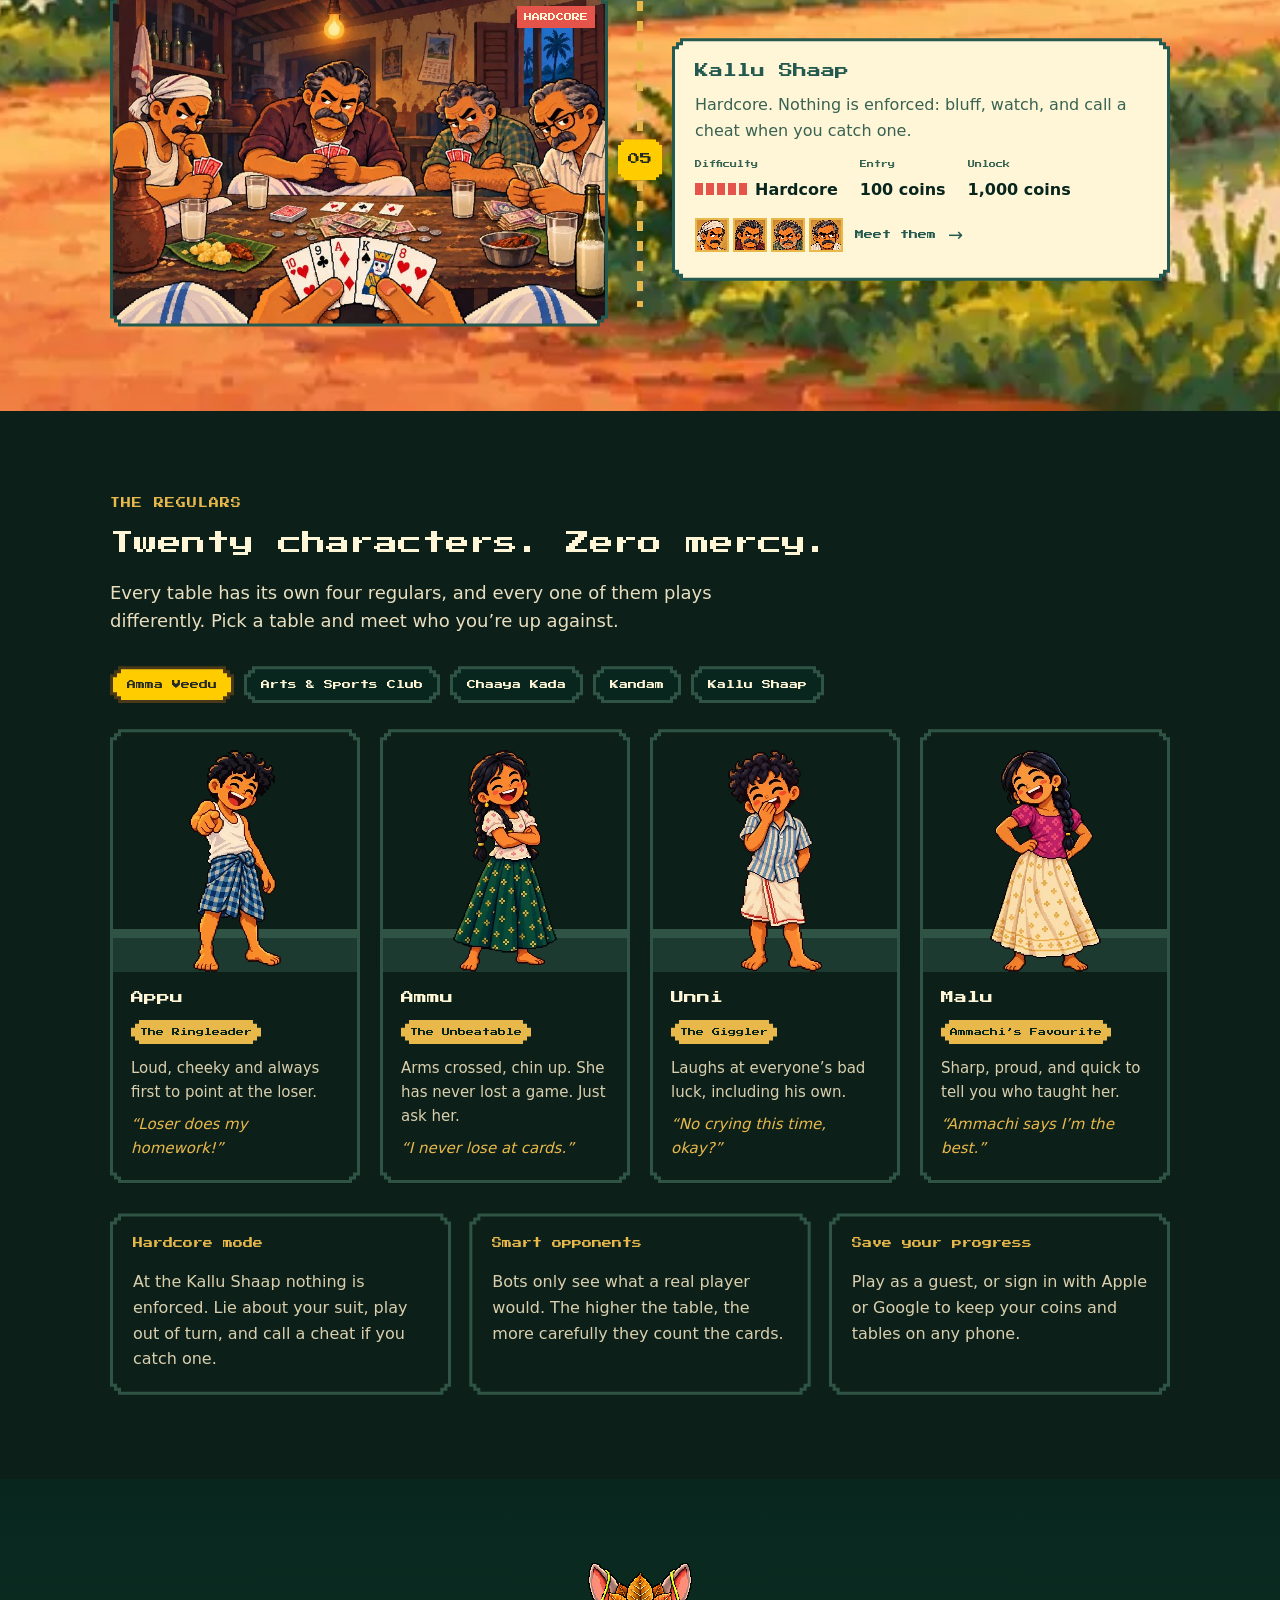
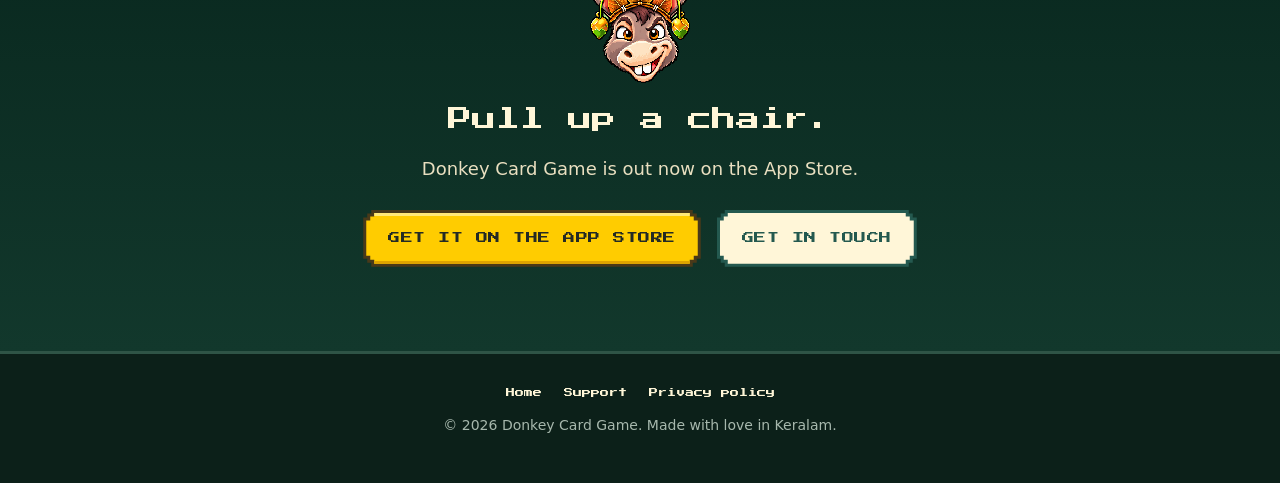
==== commit 5e370437: "Claude: say Keralam, not Kerala, in the app, store text and website Go ad-free's line, the table pic" ====
--- a/index.html
+++ b/index.html
@@ -4,10 +4,10 @@
   <meta charset="utf-8">
   <meta name="viewport" content="width=device-width, initial-scale=1">
   <title>Donkey Card Game</title>
-  <meta name="description" content="Donkey Card Game: the Kerala card game where there's no winner, only a Donkey. Shed your cards before the regulars do. Out now on iPhone.">
+  <meta name="description" content="Donkey Card Game: the Keralam card game where there's no winner, only a Donkey. Shed your cards before the regulars do. Out now on iPhone.">
   <meta name="apple-itunes-app" content="app-id=6822841251">
   <meta property="og:title" content="Donkey Card Game">
-  <meta property="og:description" content="There's no winner. Only a Donkey. A pixel-art card game from Kerala.">
+  <meta property="og:description" content="There's no winner. Only a Donkey. A pixel-art card game from Keralam.">
   <meta property="og:image" content="assets/icon.png">
   <meta name="theme-color" content="#08261d">
   <link rel="icon" href="assets/favicon.png">
@@ -42,7 +42,7 @@
       <div class="wrap">
         <p class="kicker">HOW TO PLAY</p>
         <h2>Don't be the Donkey.</h2>
-        <p class="lead">A classic Kerala card game, played in homes, clubs and chaayakadas for generations. Five players, one deck, and a single loser left holding the cards.</p>
+        <p class="lead">A classic Keralam card game, played in homes, clubs and chaayakadas for generations. Five players, one deck, and a single loser left holding the cards.</p>
         <div class="steps">
           <div class="frame dark step drop"><div class="in step">
             <span class="num">01</span>
@@ -73,7 +73,7 @@
         <ol class="path">
           <li class="stop">
             <span class="badge step">01</span>
-            <div class="frame step drop shot"><div class="in step"><img src="assets/covers/summer-holidays.jpg" alt="Kids playing cards on a Kerala veranda during summer holidays" loading="lazy"></div></div>
+            <div class="frame step drop shot"><div class="in step"><img src="assets/covers/summer-holidays.jpg" alt="Kids playing cards on a Keralam veranda during summer holidays" loading="lazy"></div></div>
             <div class="frame step drop about"><div class="in step">
               <h3>Amma Veedu</h3>
               <p>School’s out and the cousins are on the veranda. Find your feet: they play on instinct.</p>
@@ -240,7 +240,7 @@
 
   <footer>
     <div class="links"><a href="./">Home</a><a href="support.html">Support</a><a href="privacy.html">Privacy policy</a></div>
-    <p>© 2026 Donkey Card Game. Made with love in Kerala.</p>
+    <p>© 2026 Donkey Card Game. Made with love in Keralam.</p>
   </footer>
   <script>
     // Table tabs for the regulars: show one table's four at a time.
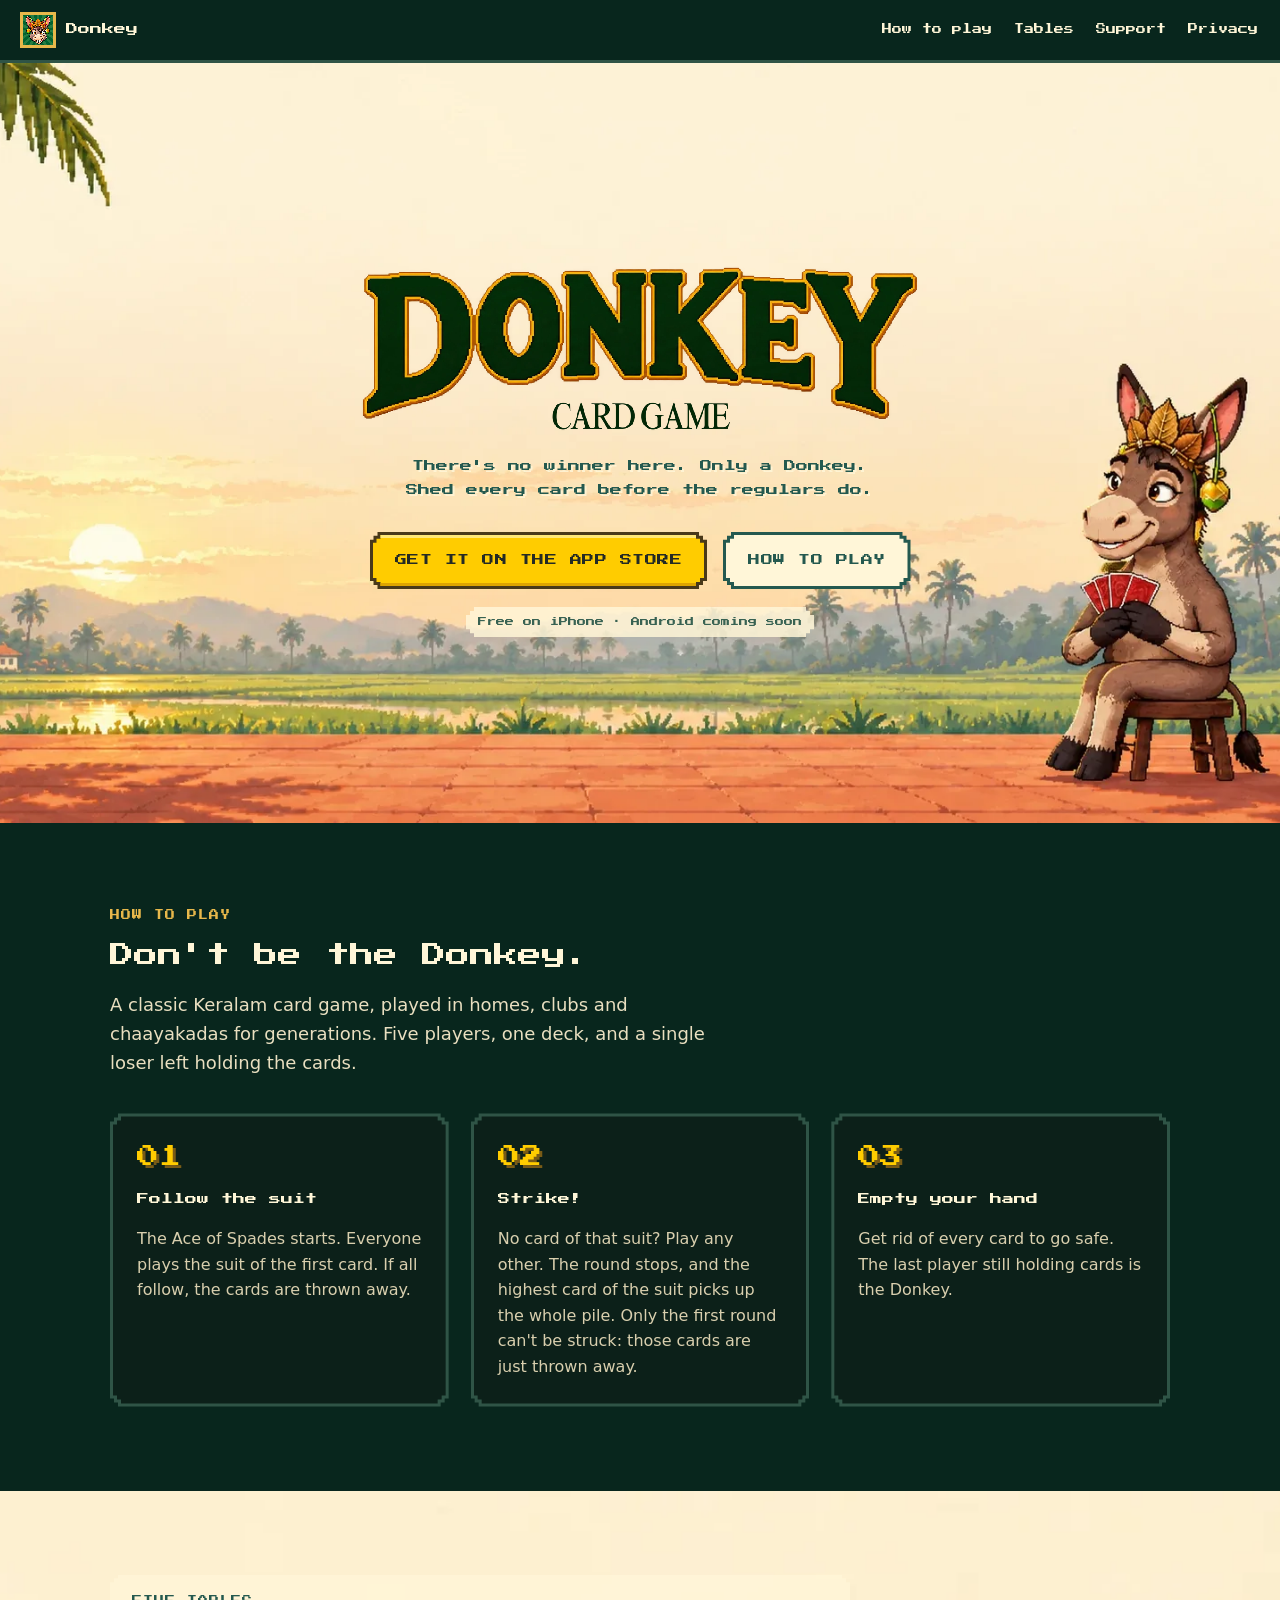
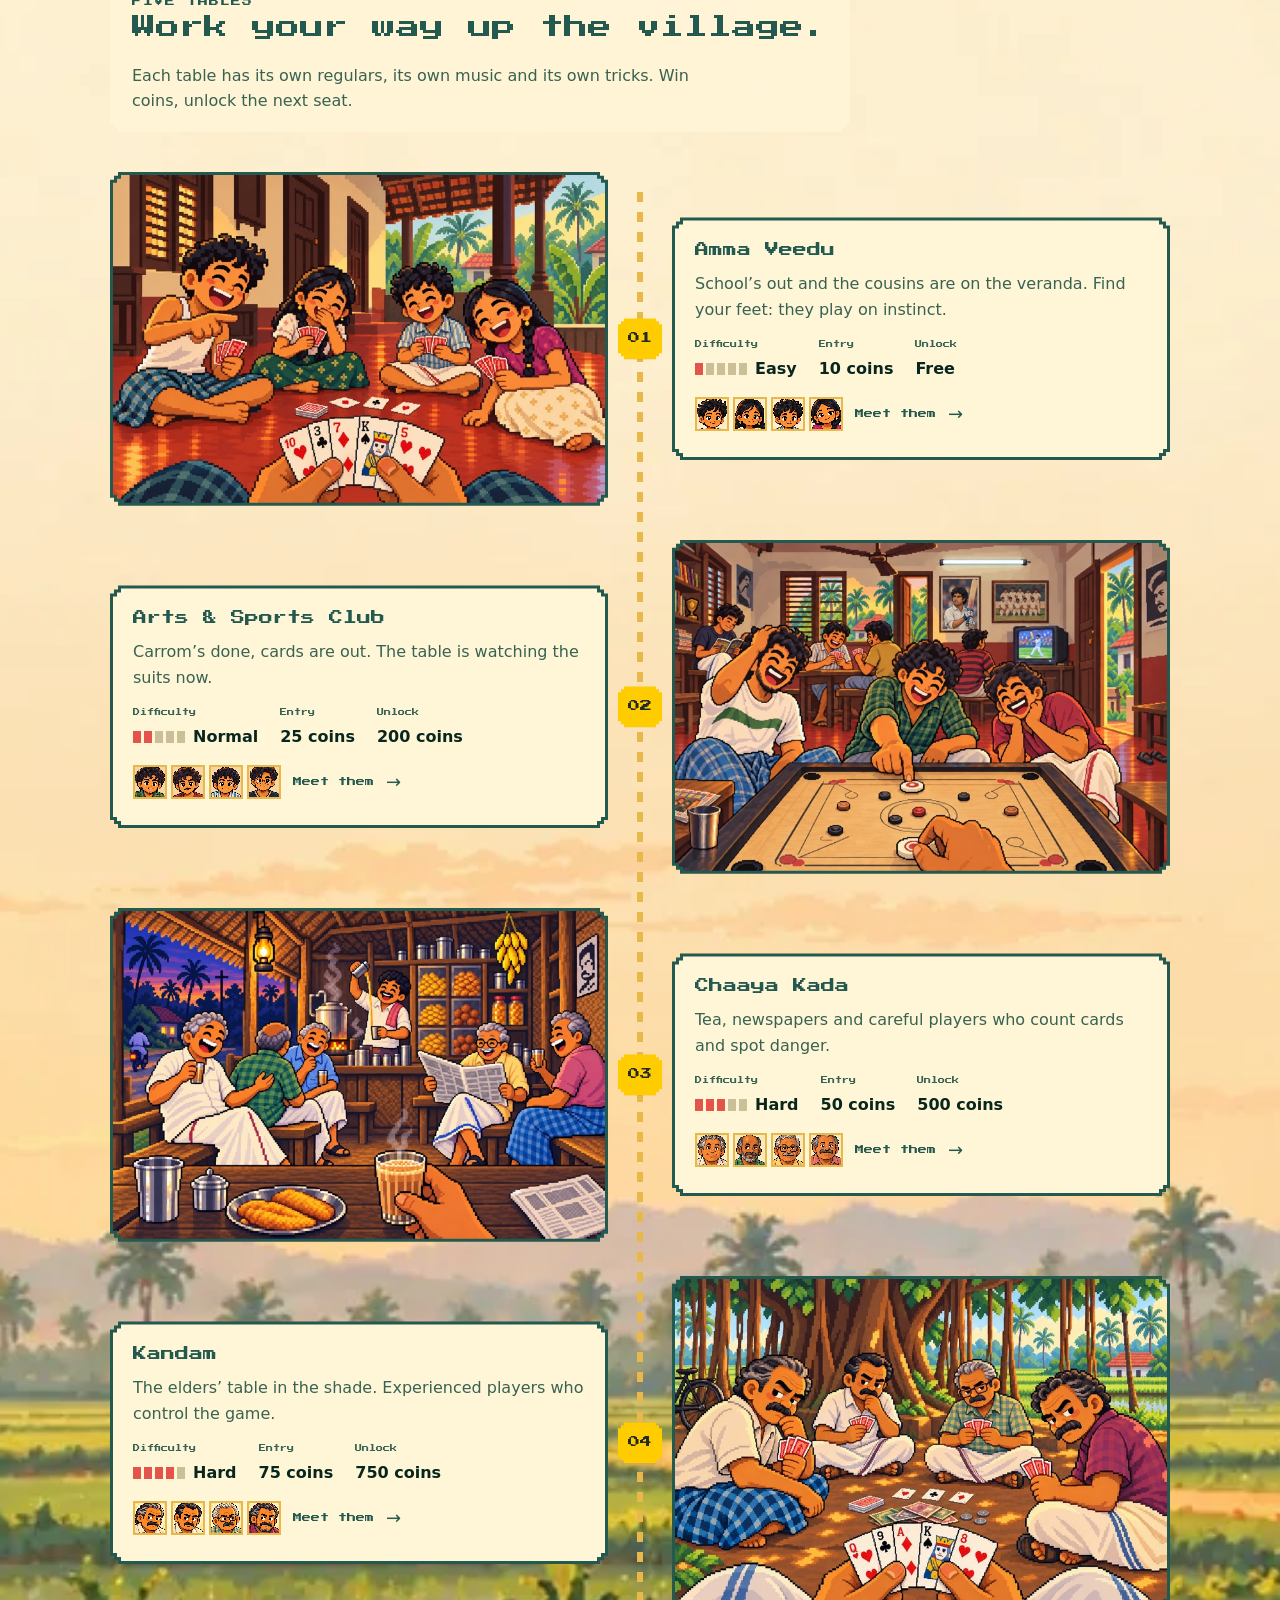
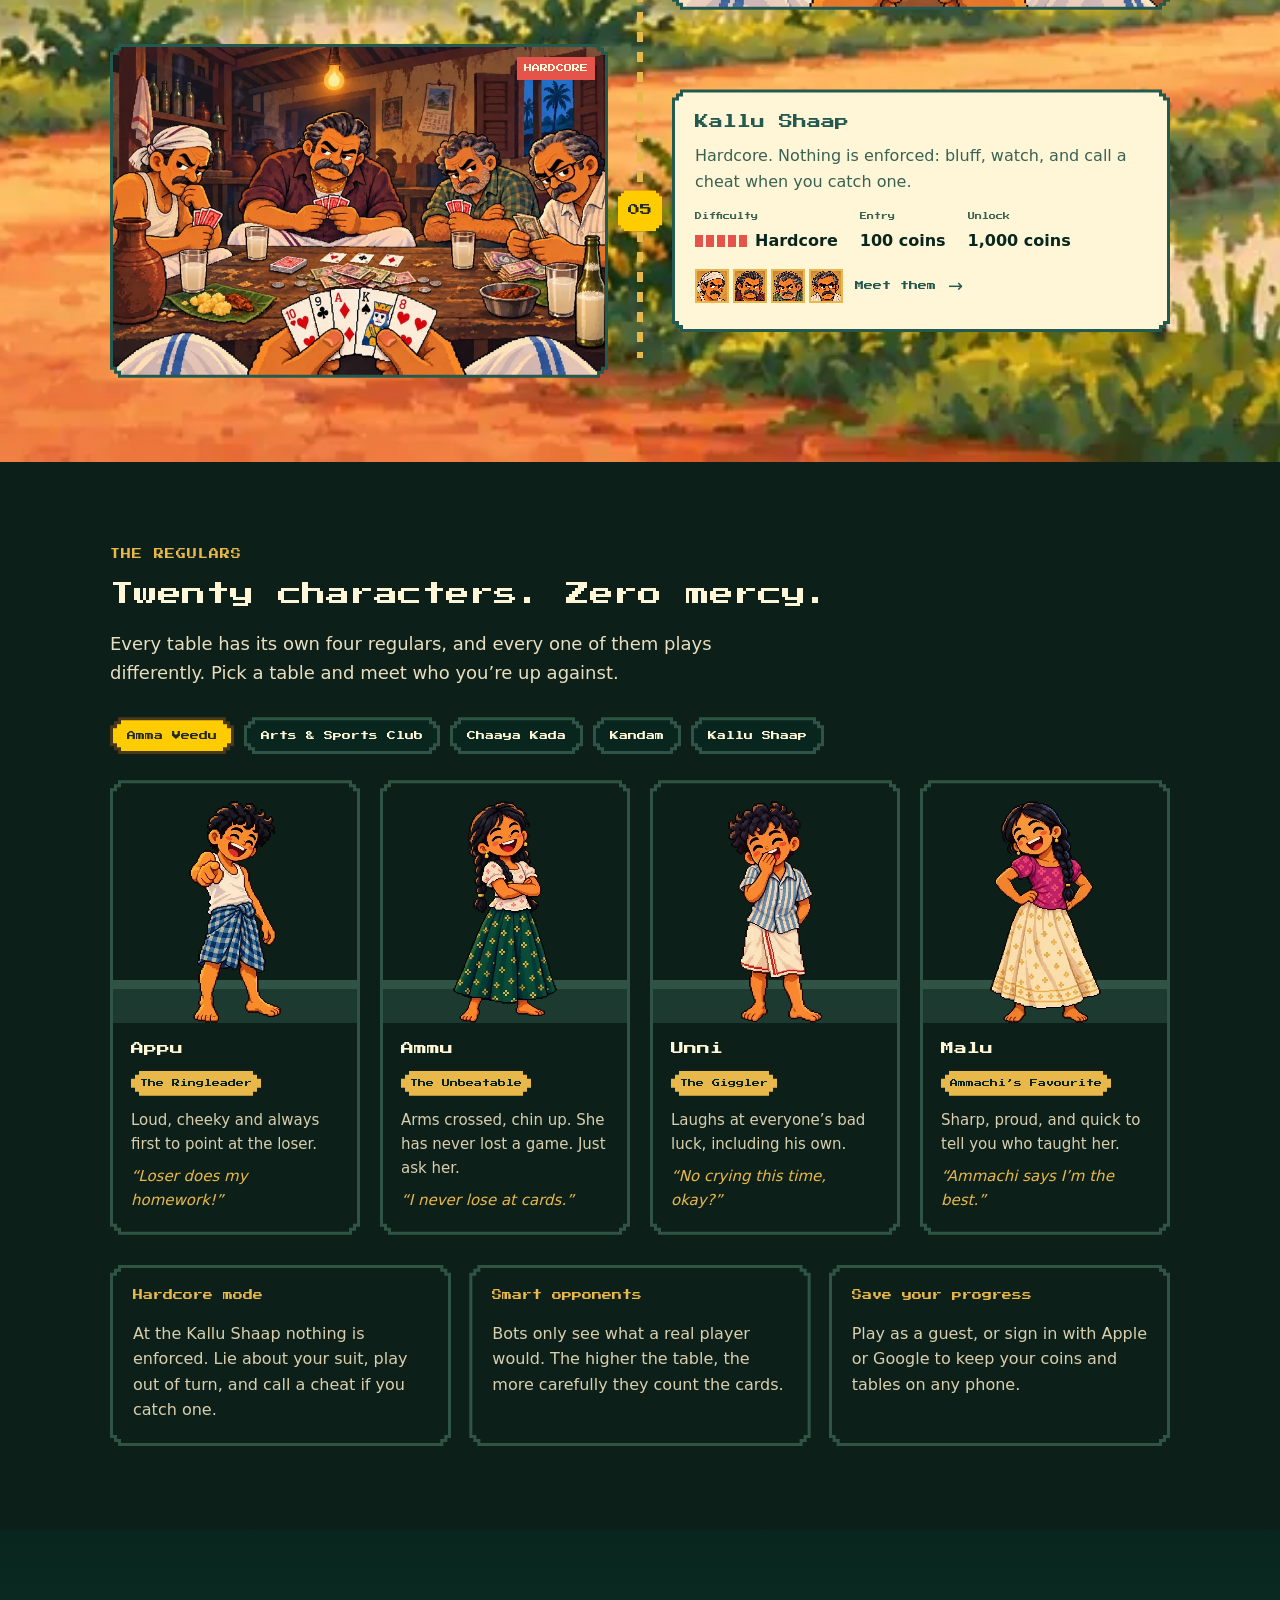
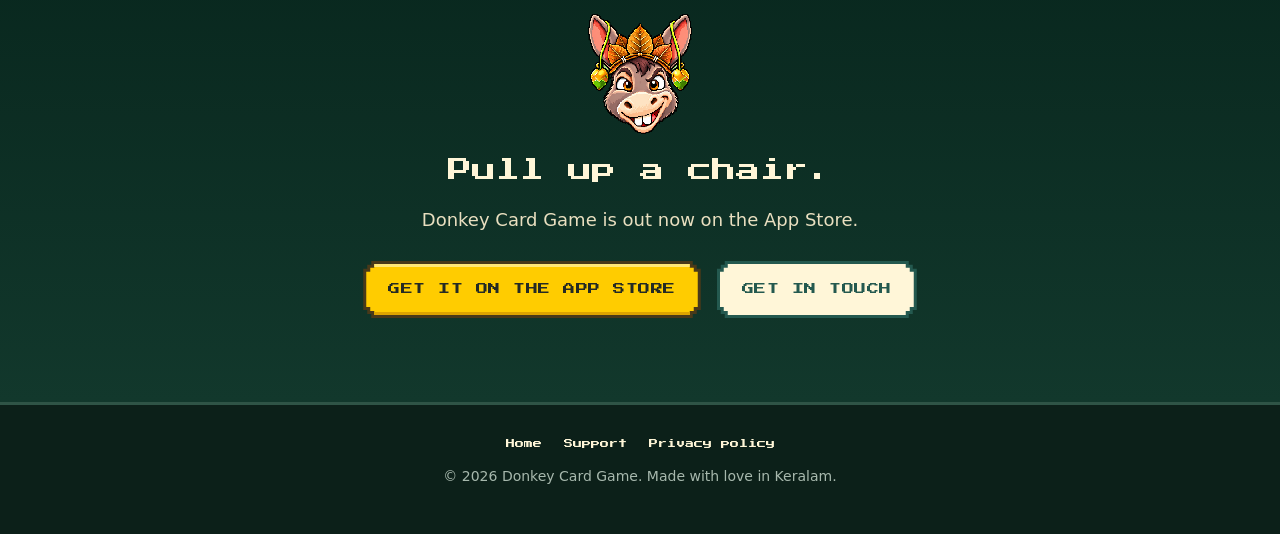
==== commit 7ede5e2c: "Claude: website How to play mentions the first round can't be struck Live in the app since 1.0.1 (20" ====
--- a/index.html
+++ b/index.html
@@ -52,7 +52,7 @@
           <div class="frame dark step drop"><div class="in step">
             <span class="num">02</span>
             <h3 style="color:var(--cream)">Strike!</h3>
-            <p style="color:#d9cfae">No card of that suit? Play any other. The round stops, and the highest card of the suit picks up the whole pile.</p>
+            <p style="color:#d9cfae">No card of that suit? Play any other. The round stops, and the highest card of the suit picks up the whole pile. Only the first round can't be struck: those cards are just thrown away.</p>
           </div></div>
           <div class="frame dark step drop"><div class="in step">
             <span class="num">03</span>
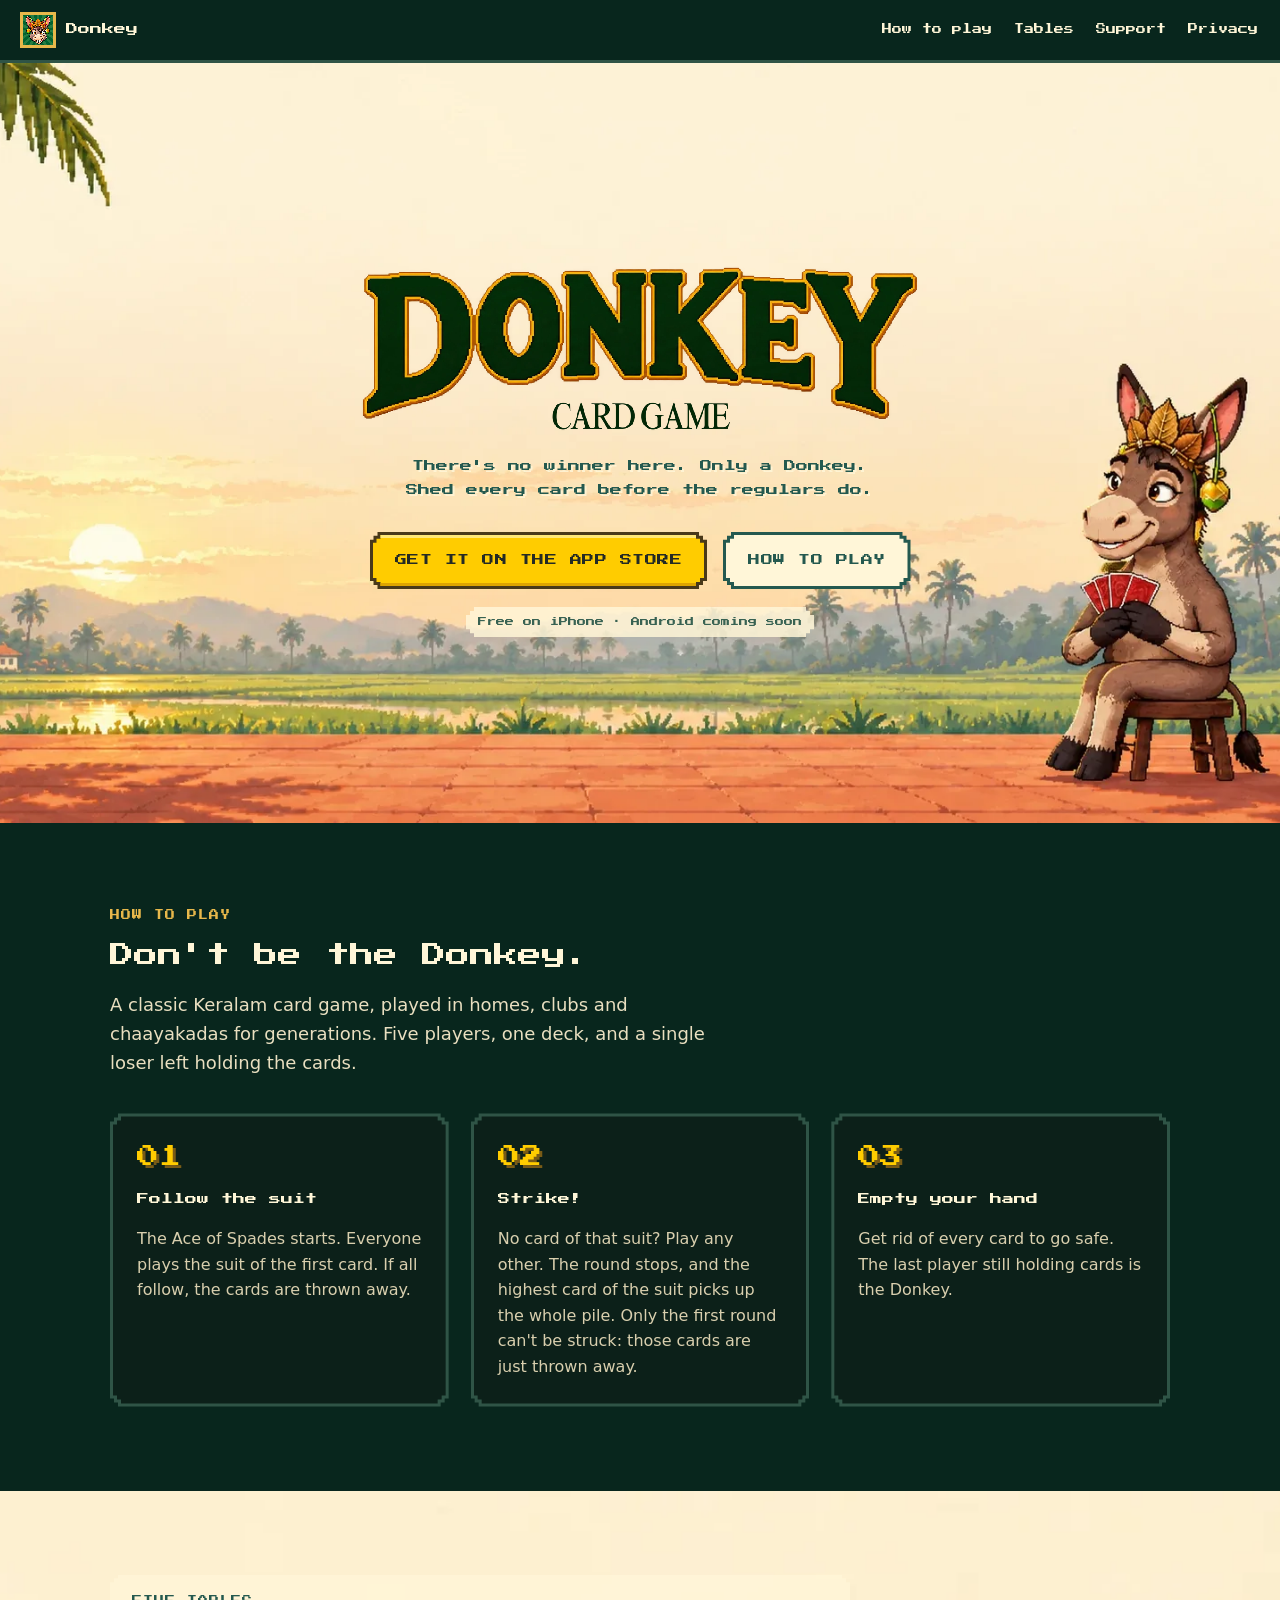
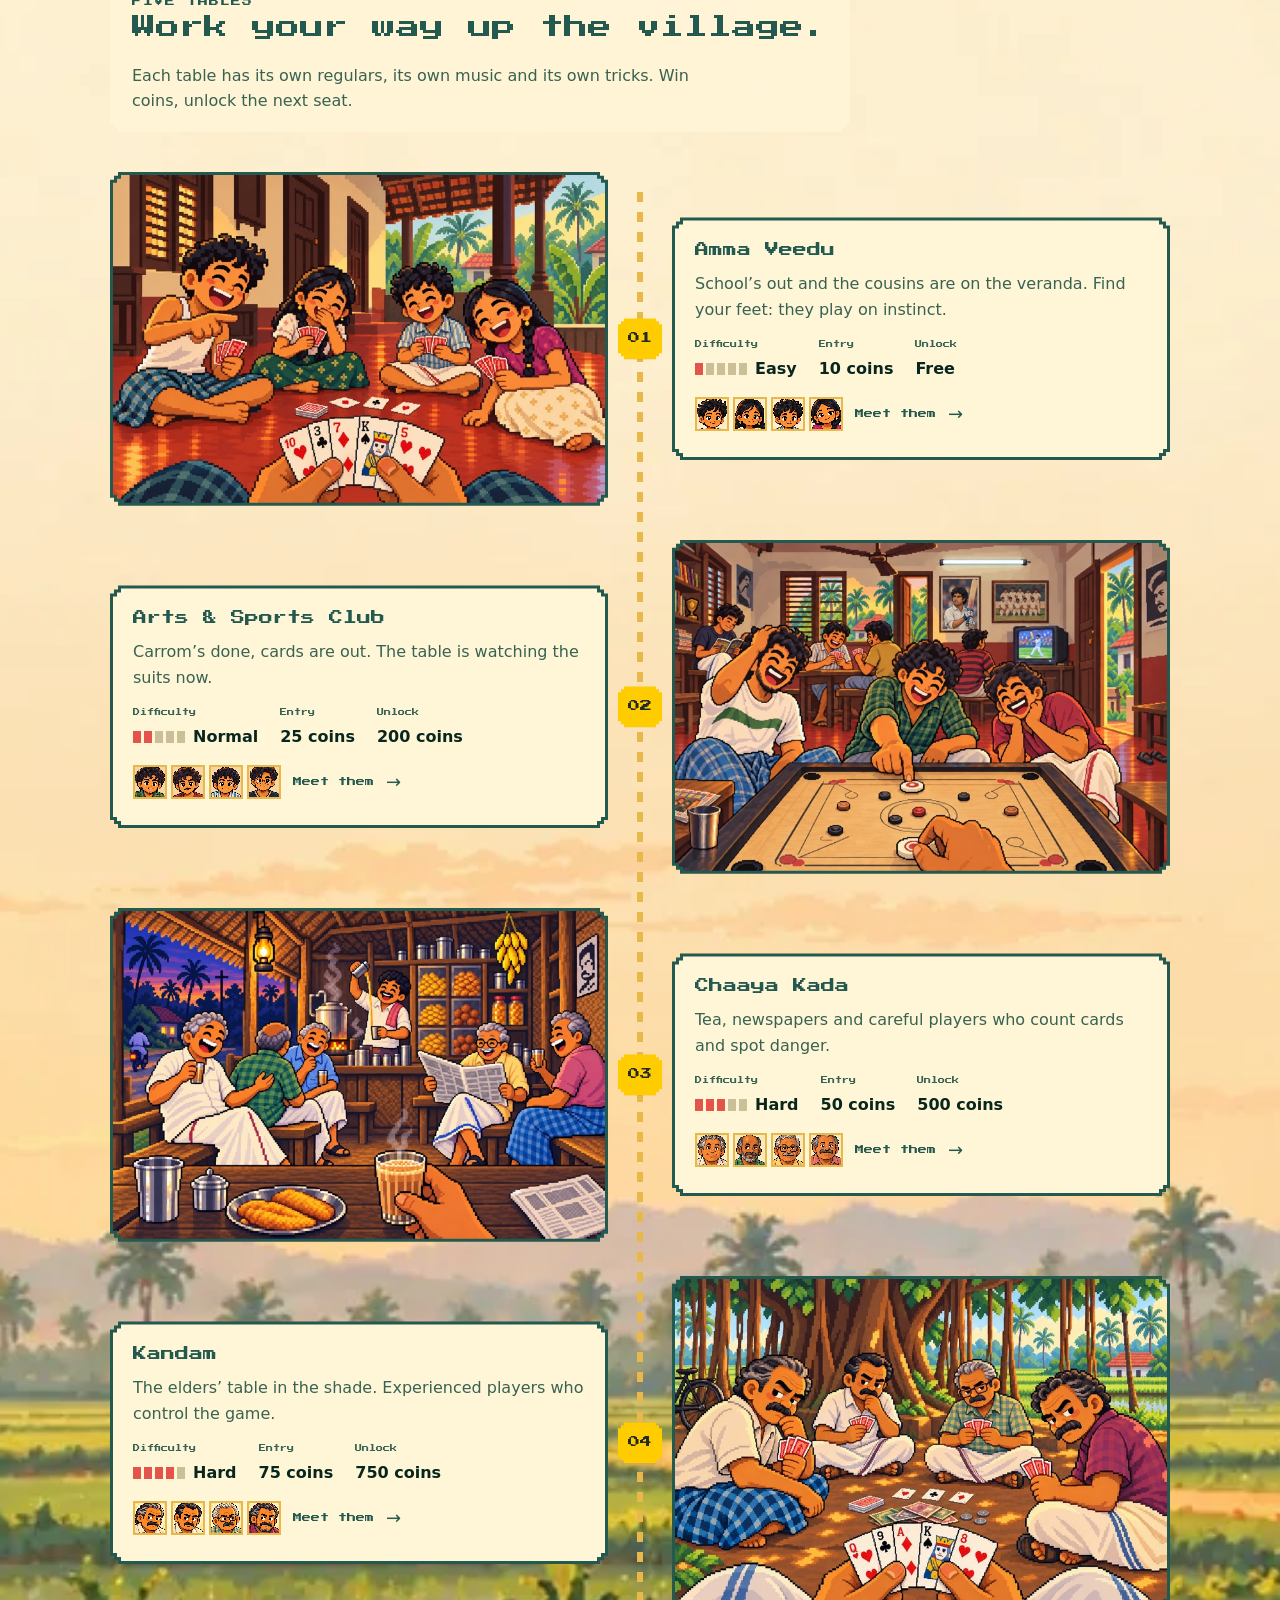
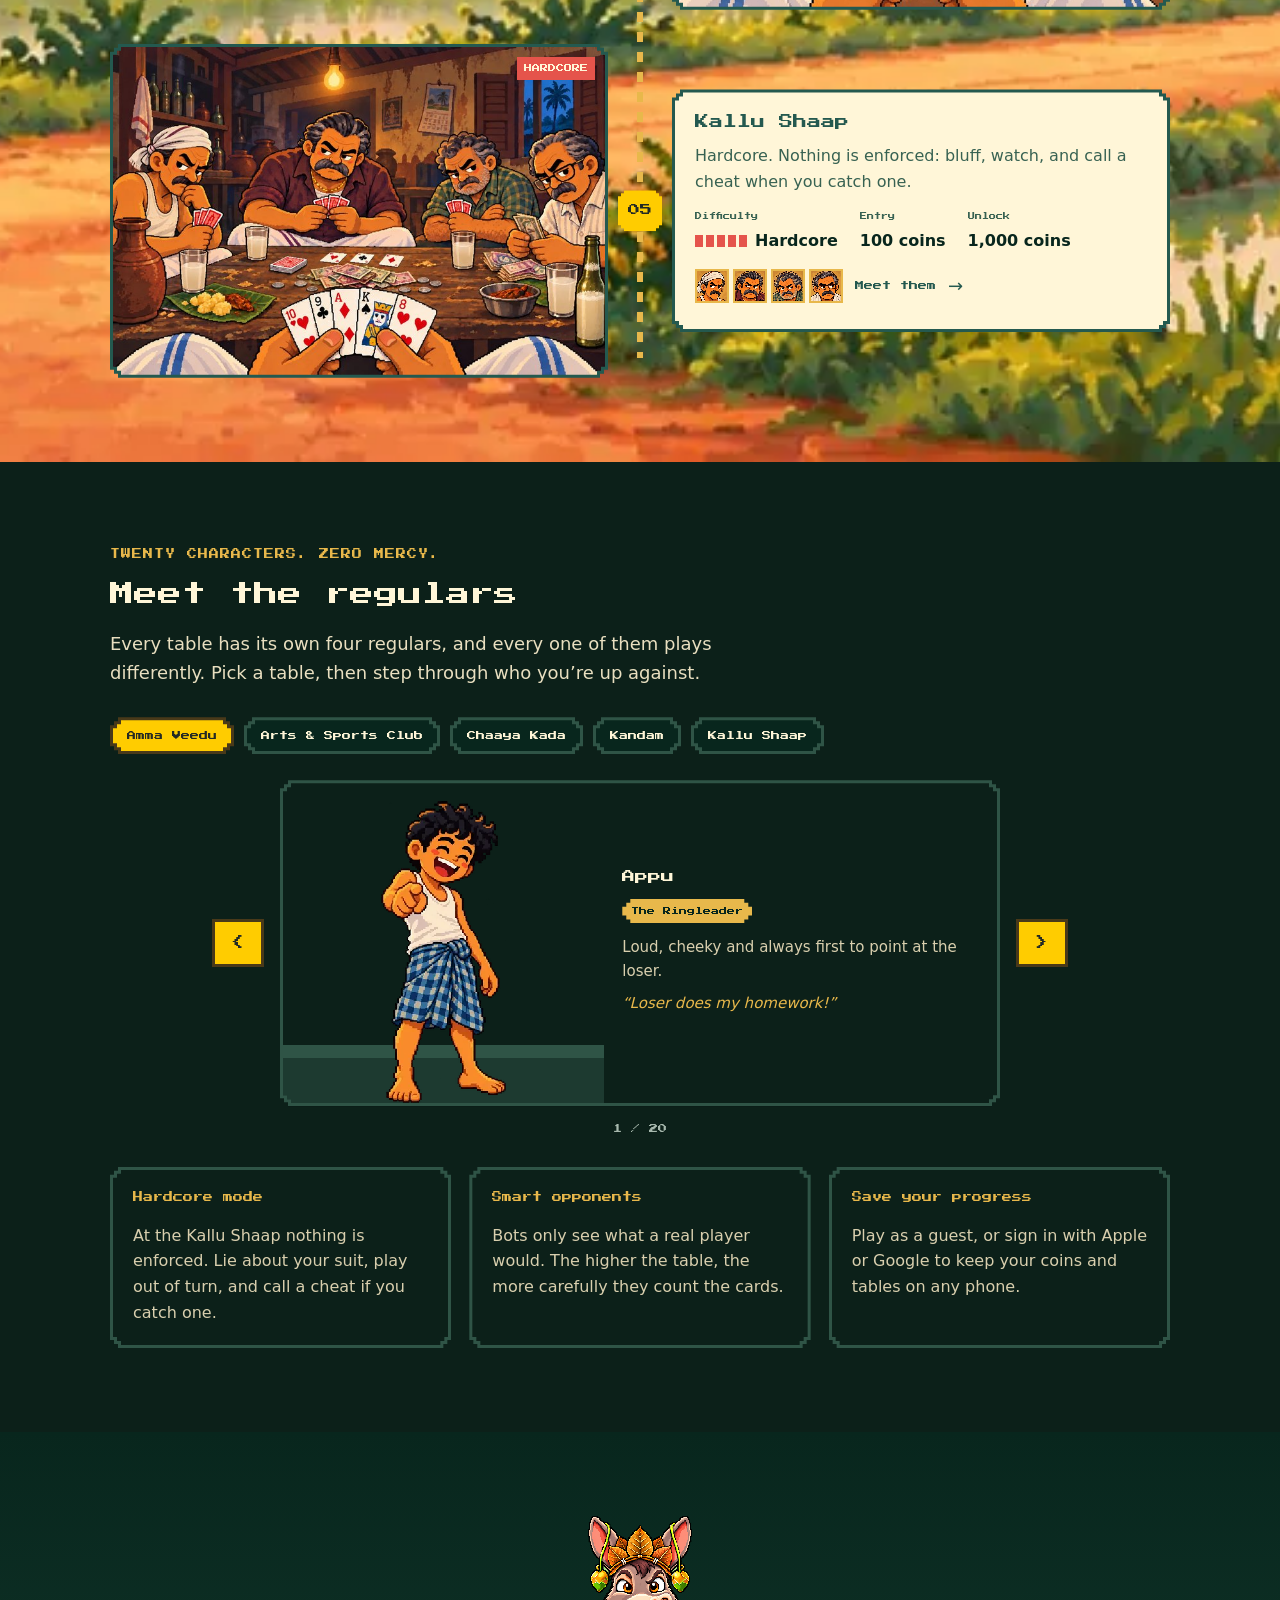
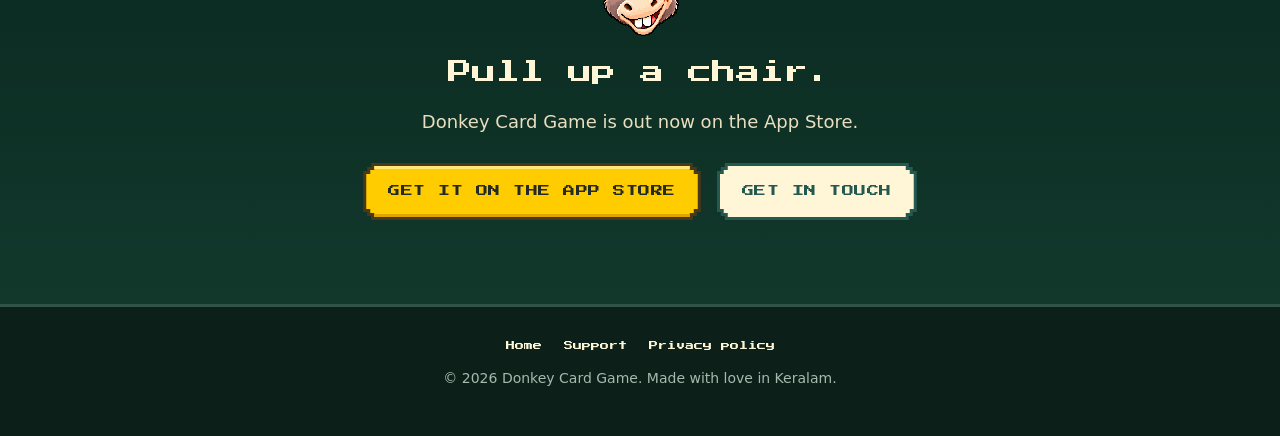
==== commit 64798f56: "Claude: website shows the regulars one at a time, with arrows Co-Authored-By: Claude Opus 5.5 <norep" ====
--- a/index.html
+++ b/index.html
@@ -147,11 +147,13 @@
 
     <section class="regulars" id="regulars">
       <div class="wrap">
-        <p class="kicker">THE REGULARS</p>
-        <h2>Twenty characters. Zero mercy.</h2>
-        <p class="lead">Every table has its own four regulars, and every one of them plays differently. Pick a table and meet who you’re up against.</p>
+        <p class="kicker">TWENTY CHARACTERS. ZERO MERCY.</p>
+        <h2>Meet the regulars</h2>
+        <p class="lead">Every table has its own four regulars, and every one of them plays differently. Pick a table, then step through who you’re up against.</p>
         <div class="tabs" role="tablist" aria-label="Tables"><button class="tab step" role="tab" id="tab-0" aria-controls="panel-0" aria-selected="true"><span class="step">Amma Veedu</span></button><button class="tab step" role="tab" id="tab-1" aria-controls="panel-1" aria-selected="false"><span class="step">Arts &amp; Sports Club</span></button><button class="tab step" role="tab" id="tab-2" aria-controls="panel-2" aria-selected="false"><span class="step">Chaaya Kada</span></button><button class="tab step" role="tab" id="tab-3" aria-controls="panel-3" aria-selected="false"><span class="step">Kandam</span></button><button class="tab step" role="tab" id="tab-4" aria-controls="panel-4" aria-selected="false"><span class="step">Kallu Shaap</span></button></div>
-        <div class="panel" role="tabpanel" id="panel-0" aria-labelledby="tab-0"><article class="who frame dark step drop"><div class="in step">
+        <div class="show">
+        <button class="arrow prev" aria-label="Previous character"><span>&lt;</span></button>
+        <div class="panels"><div class="panel" role="tabpanel" id="panel-0" aria-labelledby="tab-0"><article class="who frame dark step drop"><div class="in step">
             <div class="stage"><img class="crisp" src="assets/figures/appu.webp" alt="Appu" loading="lazy"></div>
             <div class="info"><h3>Appu</h3><span class="trait step">The Ringleader</span><p>Loud, cheeky and always first to point at the loser.</p><p class="quote">“Loser does my homework!”</p></div>
           </div></article><article class="who frame dark step drop"><div class="in step">
@@ -216,7 +218,11 @@
             <div class="stage"><img class="crisp" src="assets/figures/kuttan.webp" alt="Kuttan" loading="lazy"></div>
             <div class="info"><h3>Kuttan</h3><span class="trait step">The Banker</span><p>Counts the notes and makes sure the loser pays.</p><p class="quote">“Loser pays the bill.”</p></div>
           </div></article></div>
-        
+        </div>
+        <button class="arrow next" aria-label="Next character"><span>&gt;</span></button>
+        <p class="count" aria-live="polite"></p>
+        </div>
+
         <div class="features">
           <div class="frame dark step"><div class="in step"><h3>Hardcore mode</h3><p>At the Kallu Shaap nothing is enforced. Lie about your suit, play out of turn, and call a cheat if you catch one.</p></div></div>
           <div class="frame dark step"><div class="in step"><h3>Smart opponents</h3><p>Bots only see what a real player would. The higher the table, the more carefully they count the cards.</p></div></div>
@@ -243,16 +249,28 @@
     <p>© 2026 Donkey Card Game. Made with love in Keralam.</p>
   </footer>
   <script>
-    // Table tabs for the regulars: show one table's four at a time.
+    // The regulars, one at a time: the arrows step through all twenty, and a
+    // table's tab jumps to its first regular.
     const tabs = [...document.querySelectorAll('.tab')];
-    tabs.forEach((tab, i) => tab.addEventListener('click', () => {
+    const who = [...document.querySelectorAll('.who')];
+    const count = document.querySelector('.count');
+    let at = 0;
+    function show(i) {
+      at = (i + who.length) % who.length;
+      const table = Math.floor(at / 4);
+      who.forEach((w, j) => { w.hidden = j !== at; });
       tabs.forEach((t, j) => {
-        t.setAttribute('aria-selected', String(i === j));
-        document.getElementById('panel-' + j).hidden = i !== j;
+        t.setAttribute('aria-selected', String(j === table));
+        document.getElementById('panel-' + j).hidden = j !== table;
       });
-    }));
-    // "Meet them" on a table opens that table's tab in the regulars.
-    document.querySelectorAll('.meet').forEach(a => a.addEventListener('click', () => tabs[a.dataset.tab].click()));
+      count.textContent = (at + 1) + ' / ' + who.length;
+    }
+    tabs.forEach((tab, i) => tab.addEventListener('click', () => show(i * 4)));
+    document.querySelector('.arrow.prev').addEventListener('click', () => show(at - 1));
+    document.querySelector('.arrow.next').addEventListener('click', () => show(at + 1));
+    // "Meet them" on a table opens that table's first regular.
+    document.querySelectorAll('.meet').forEach(a => a.addEventListener('click', () => show(a.dataset.tab * 4)));
+    show(0);
   </script>
 </body>
 </html>
--- a/style.css
+++ b/style.css
@@ -217,21 +217,36 @@
 .tab[aria-selected="true"] { background: var(--yellow-edge); }
 .tab[aria-selected="true"] span { background: var(--yellow); color: #242a24; }
 .tab:active { transform: translate(2px, 2px); }
-.panel { display: grid; gap: 20px; grid-template-columns: repeat(auto-fit, minmax(210px, 1fr)); }
-.panel[hidden] { display: none; }
-.who .in { height: 100%; display: flex; flex-direction: column; }
+/* One regular at a time, an arrow either side. */
+.show {
+  display: grid; gap: 16px; align-items: center;
+  grid-template-columns: auto minmax(0, 720px) auto; justify-content: center;
+  grid-template-areas: "prev card next" ". count .";
+}
+.panels { grid-area: card; }
+.panel[hidden], .who[hidden] { display: none; }
+.arrow { border: 0; cursor: pointer; background: var(--yellow-edge); padding: 3px; font-family: var(--pixel); font-size: 14px; }
+.arrow span { display: block; padding: 14px 16px; background: var(--yellow); color: #242a24; }
+.arrow:active { transform: translate(2px, 2px); }
+.arrow.prev { grid-area: prev; }
+.arrow.next { grid-area: next; }
+.count { grid-area: count; margin: 0; text-align: center; font-family: var(--pixel); font-size: 9px; color: #a7b8ad; }
+.who .in { display: flex; }
 /* The full figure, standing on a pixel floor. */
 .who .stage {
-  height: 240px; display: flex; align-items: flex-end; justify-content: center;
+  flex: 0 0 45%; height: 320px; display: flex; align-items: flex-end; justify-content: center;
   padding: 18px 10px 0;
   background: linear-gradient(transparent 82%, #2f5446 82%, #2f5446 86%, #1d3a30 86%);
 }
 .who .stage img { max-height: 100%; width: auto; animation: bob 3s ease-in-out infinite; }
-.who:nth-child(2) .stage img { animation-delay: -.75s; }
-.who:nth-child(3) .stage img { animation-delay: -1.5s; }
-.who:nth-child(4) .stage img { animation-delay: -2.25s; }
 @keyframes bob { 50% { transform: translateY(-5px); } }
-.who .info { padding: 16px 18px 20px; }
+@media (max-width: 640px) {
+  /* Phone: the card full width, the arrows under it either side of the count. */
+  .show { grid-template-columns: auto 1fr auto; grid-template-areas: "card card card" "prev count next"; }
+  .who .in { flex-direction: column; }
+  .who .stage { flex-basis: auto; height: 240px; }
+}
+.who .info { padding: 16px 18px 20px; align-self: center; }
 .who h3 { font-size: 13px; color: var(--cream); margin: 0 0 10px; }
 .trait {
   display: inline-block; font-family: var(--pixel); font-size: 8px; line-height: 1.6;
